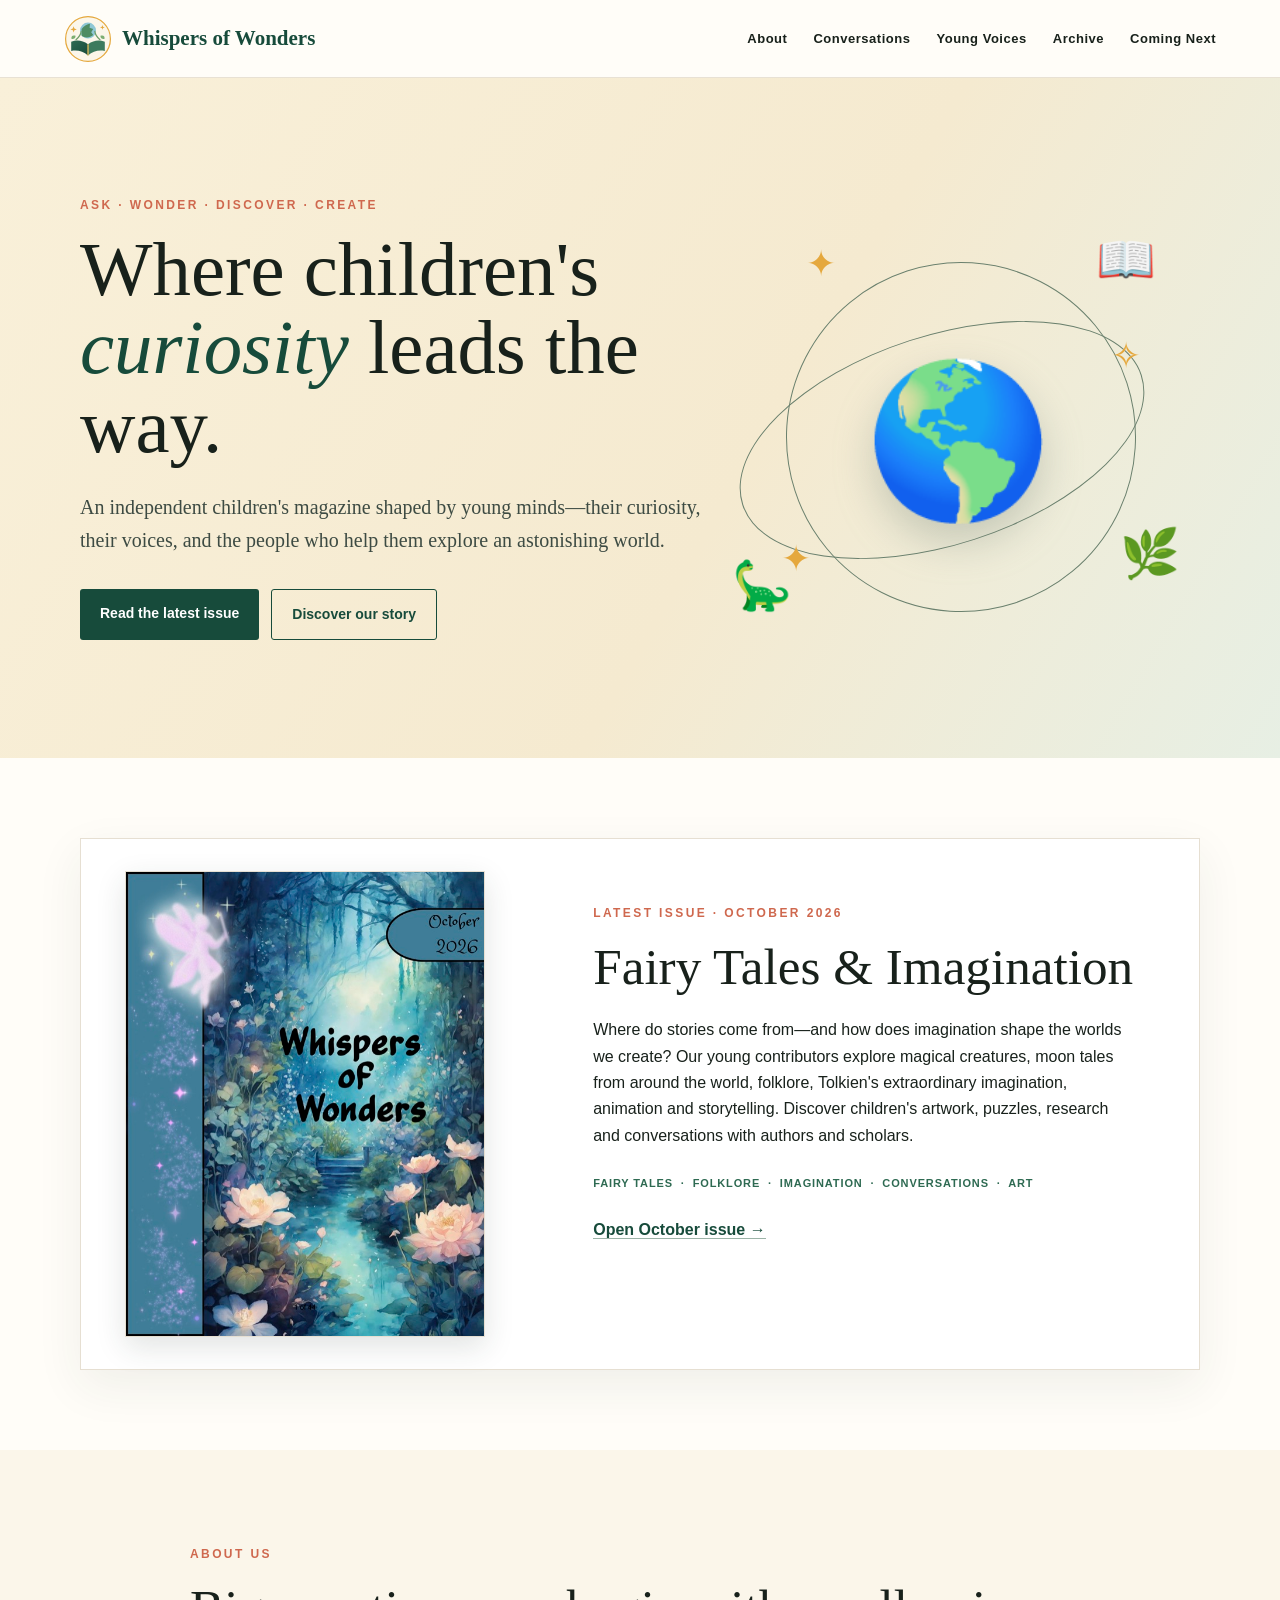
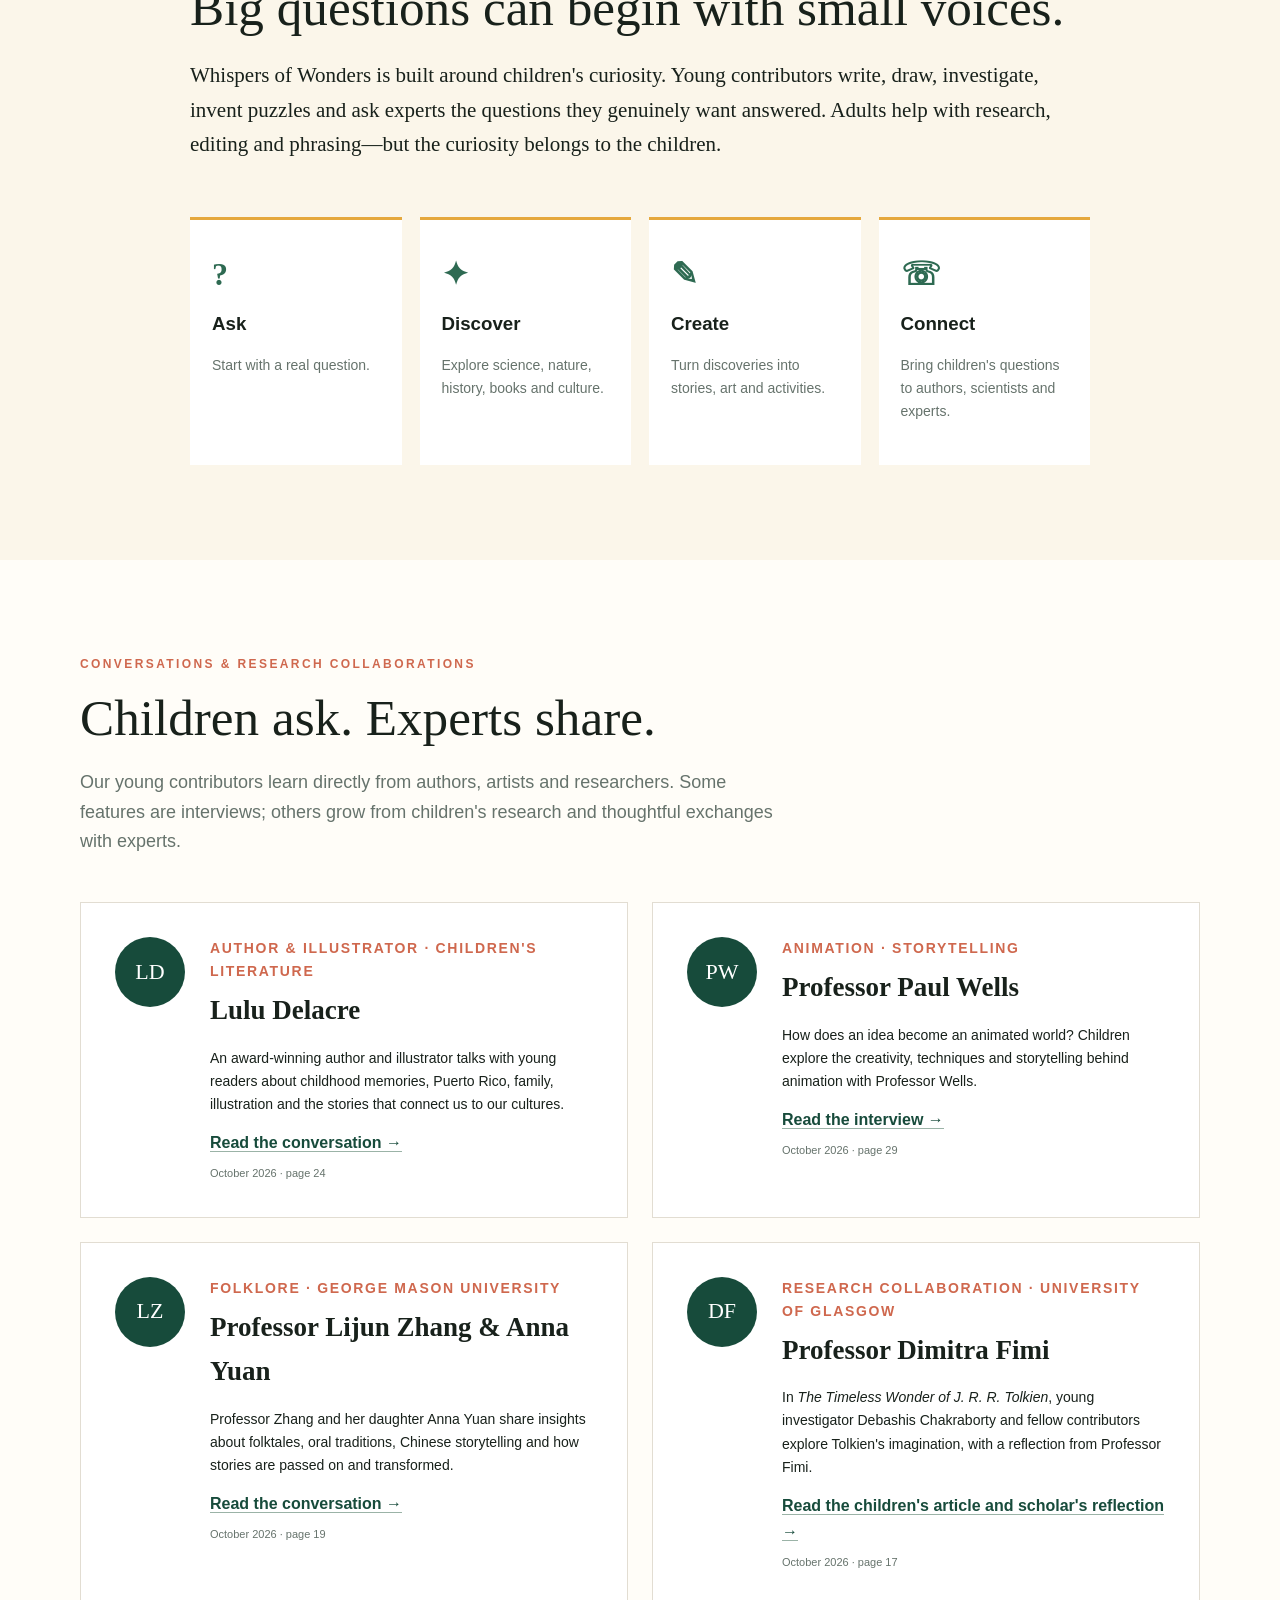
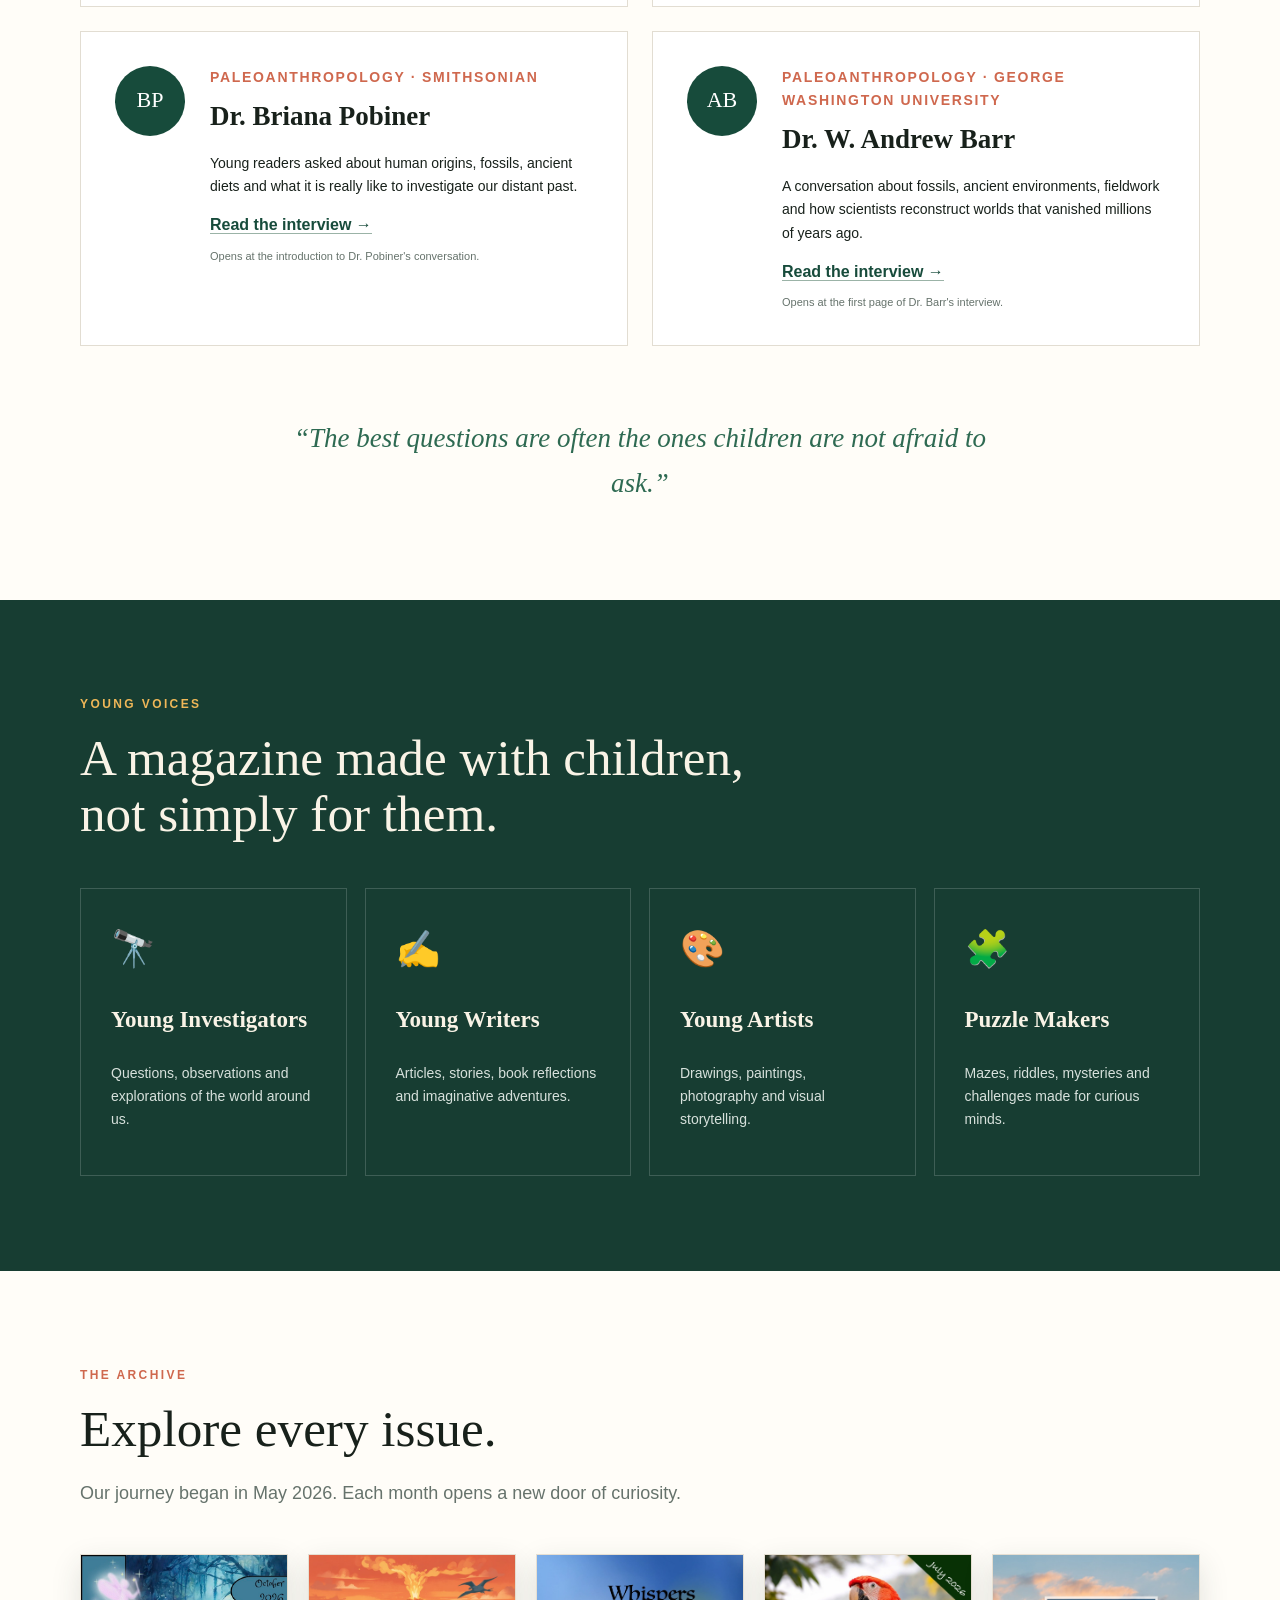
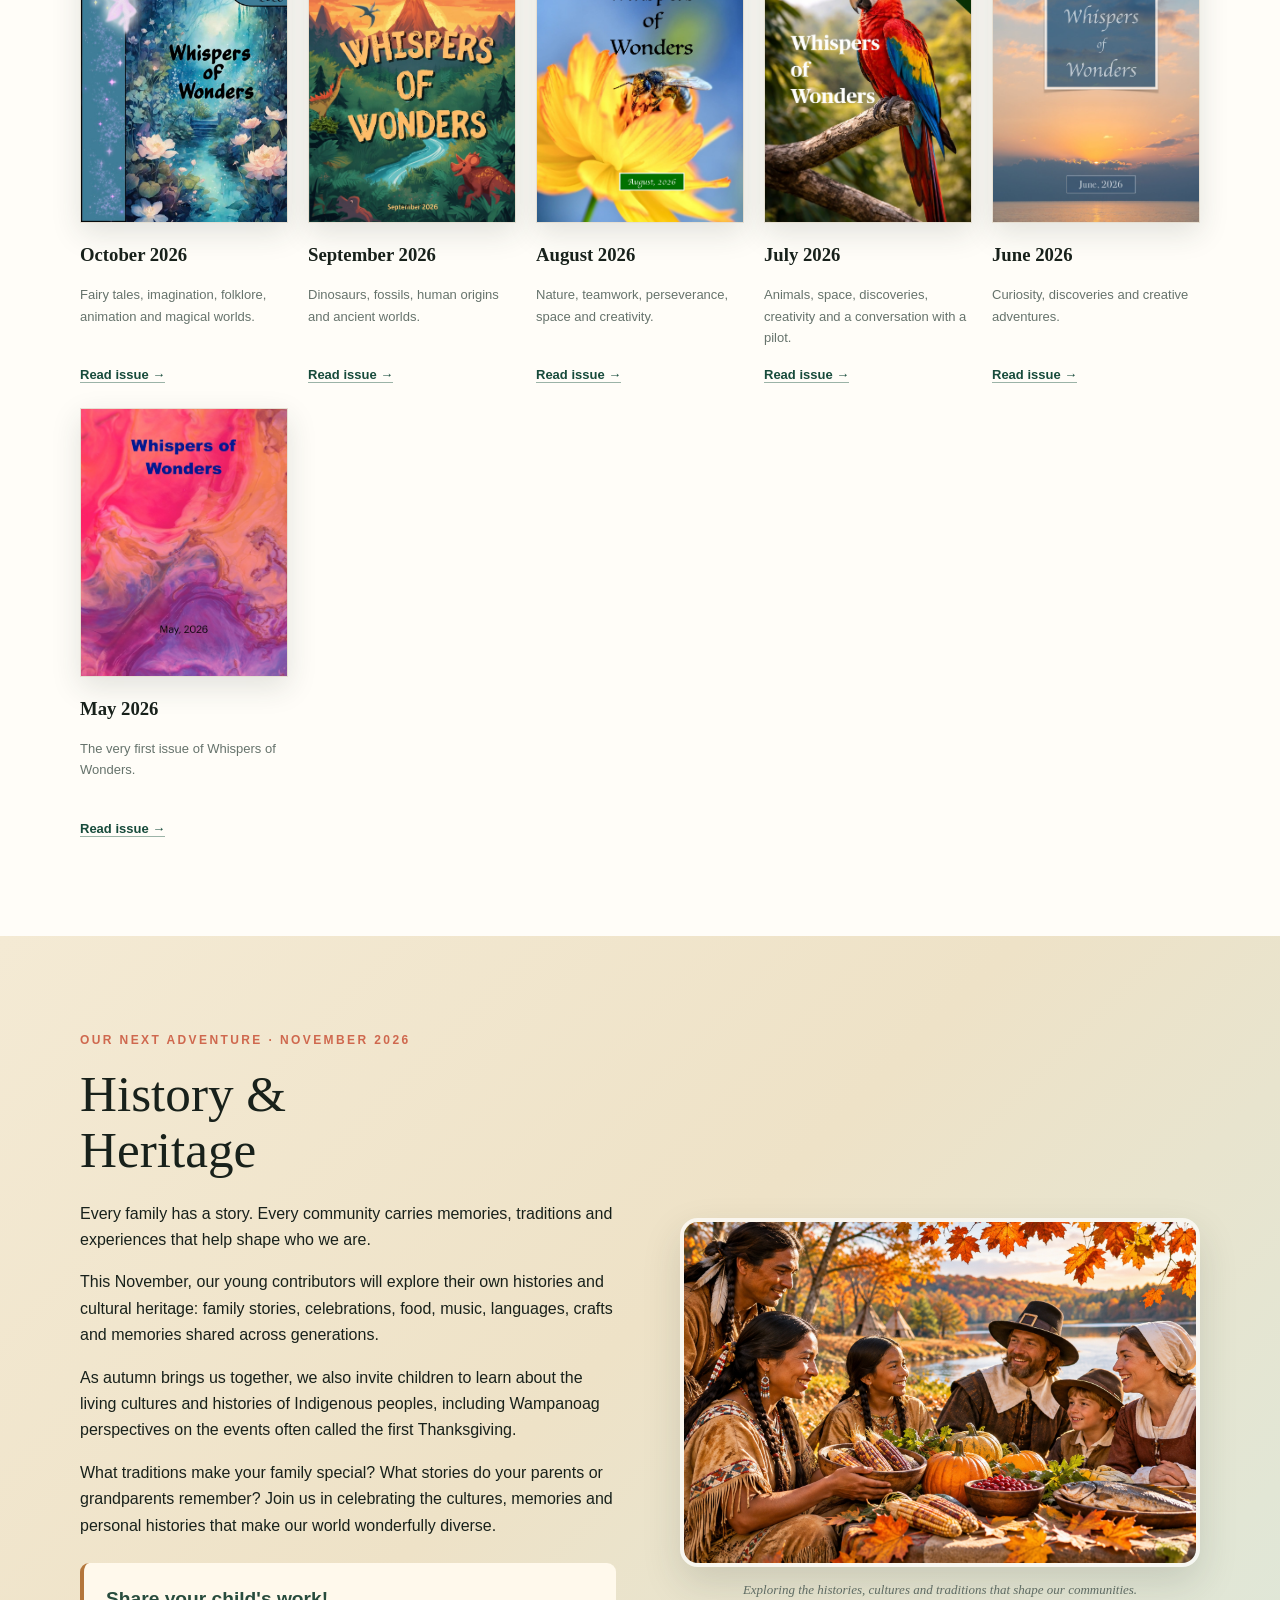
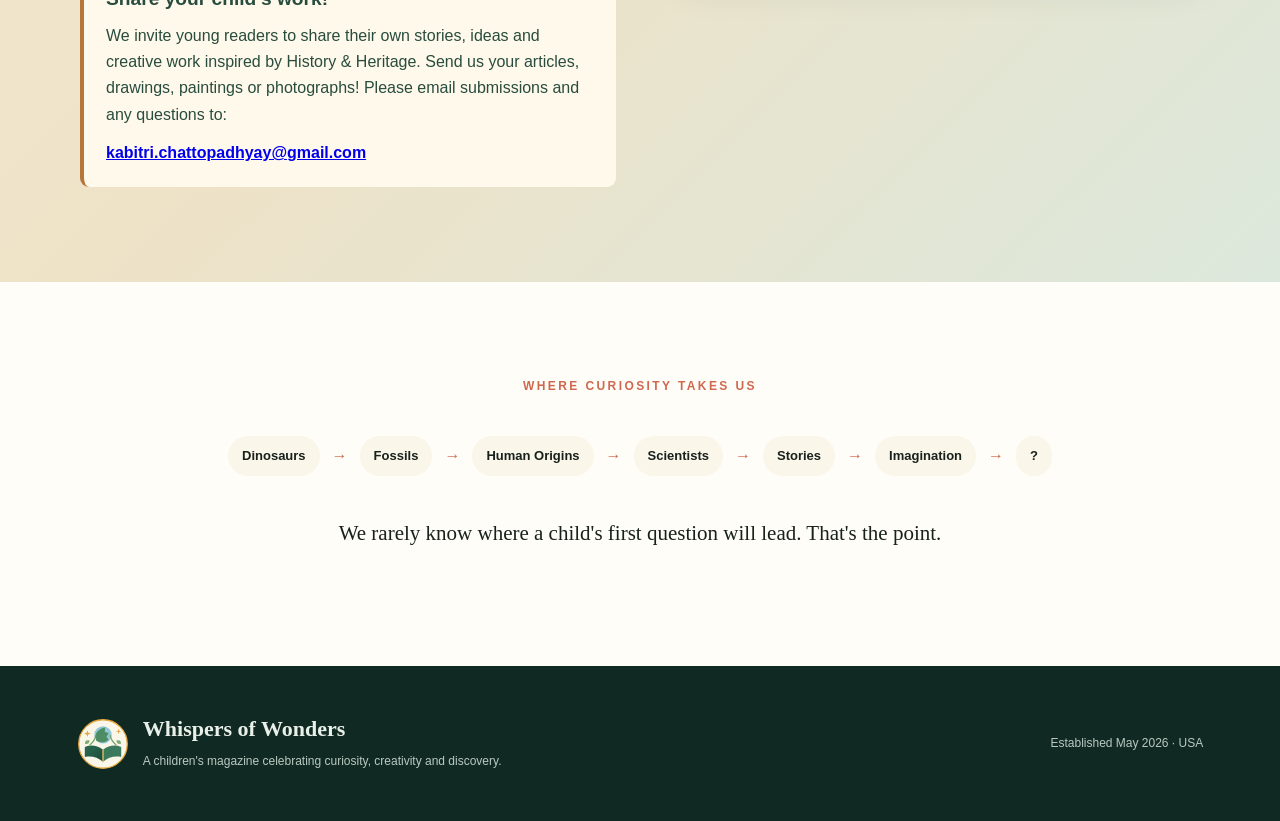
==== index.html @ 47b93ef2 "Display November History and Heritage uploaded artwork" ====
<!doctype html>
<html lang="en"><head><meta charset="utf-8"><meta name="viewport" content="width=device-width,initial-scale=1"><meta name="description" content="Whispers of Wonders — a children's magazine where curiosity leads the way."><title>Whispers of Wonders</title><link rel="stylesheet" href="css/style.css"></head><body>
<header class="site-header"><a class="brand" href="#home"><img src="images/logo.svg" alt="Whispers of Wonders logo"><span>Whispers of Wonders</span></a><button class="menu" aria-label="Open navigation" aria-expanded="false">☰</button><nav><a href="#about">About</a><a href="#conversations">Conversations</a><a href="#young-voices">Young Voices</a><a href="#archive">Archive</a><a href="#next">Coming Next</a></nav></header>
<main><section id="home" class="hero"><div class="hero-copy"><p class="eyebrow">ASK · WONDER · DISCOVER · CREATE</p><h1>Where children's<br><em>curiosity</em> leads the way.</h1><p class="lead">An independent children's magazine shaped by young minds—their curiosity, their voices, and the people who help them explore an astonishing world.</p><div class="actions"><a class="button primary" href="magazines/magazine_october_2026_web.pdf" target="_blank">Read the latest issue</a><a class="button secondary" href="#about">Discover our story</a></div></div><div class="hero-art" aria-label="Curiosity illustration"><div class="orbit o1"></div><div class="orbit o2"></div><span class="planet">🌎</span><span class="star s1">✦</span><span class="star s2">✧</span><span class="star s3">✦</span><span class="leaf">🌿</span><span class="book">📖</span><span class="dino">🦕</span></div></section>
<section class="latest wrap"><div class="issue-card featured"><a class="cover-frame latest-cover" href="magazines/magazine_october_2026_web.pdf" target="_blank" aria-label="Open October 2026 issue" style="position:relative"><img src="images/covers/october-2026.jpg" alt="Cover of the October 2026 issue of Whispers of Wonders" loading="lazy"></a><div class="issue-copy"><p class="eyebrow">LATEST ISSUE · OCTOBER 2026</p><h2>Fairy Tales &amp; Imagination</h2><p>Where do stories come from—and how does imagination shape the worlds we create? Our young contributors explore magical creatures, moon tales from around the world, folklore, Tolkien's extraordinary imagination, animation and storytelling. Discover children's artwork, puzzles, research and conversations with authors and scholars.</p><p class="tags">FAIRY TALES &nbsp;·&nbsp; FOLKLORE &nbsp;·&nbsp; IMAGINATION &nbsp;·&nbsp; CONVERSATIONS &nbsp;·&nbsp; ART</p><a class="text-link" href="magazines/magazine_october_2026_web.pdf" target="_blank">Open October issue →</a></div></div></section>
<section id="about" class="section soft"><div class="wrap narrow"><p class="eyebrow">ABOUT US</p><h2>Big questions can begin with small voices.</h2><p class="large">Whispers of Wonders is built around children's curiosity. Young contributors write, draw, investigate, invent puzzles and ask experts the questions they genuinely want answered. Adults help with research, editing and phrasing—but the curiosity belongs to the children.</p><div class="pillars"><article><b>?</b><h3>Ask</h3><p>Start with a real question.</p></article><article><b>✦</b><h3>Discover</h3><p>Explore science, nature, history, books and culture.</p></article><article><b>✎</b><h3>Create</h3><p>Turn discoveries into stories, art and activities.</p></article><article><b>☏</b><h3>Connect</h3><p>Bring children's questions to authors, scientists and experts.</p></article></div></div></section>
<section id="conversations" class="section wrap"><p class="eyebrow">CONVERSATIONS &amp; RESEARCH COLLABORATIONS</p><h2>Children ask. Experts share.</h2><p class="intro">Our young contributors learn directly from authors, artists and researchers. Some features are interviews; others grow from children's research and thoughtful exchanges with experts.</p><div class="conversation-grid"><article class="conversation"><div class="avatar">LD</div><div><p class="role">AUTHOR &amp; ILLUSTRATOR · CHILDREN'S LITERATURE</p><h3>Lulu Delacre</h3><p>An award-winning author and illustrator talks with young readers about childhood memories, Puerto Rico, family, illustration and the stories that connect us to our cultures.</p><a href="magazines/magazine_october_2026_web.pdf#page=24" target="_blank">Read the conversation →</a><small class="page-note">October 2026 · page 24</small></div></article><article class="conversation"><div class="avatar">PW</div><div><p class="role">ANIMATION · STORYTELLING</p><h3>Professor Paul Wells</h3><p>How does an idea become an animated world? Children explore the creativity, techniques and storytelling behind animation with Professor Wells.</p><a href="magazines/magazine_october_2026_web.pdf#page=29" target="_blank">Read the interview →</a><small class="page-note">October 2026 · page 29</small></div></article><article class="conversation"><div class="avatar">LZ</div><div><p class="role">FOLKLORE · GEORGE MASON UNIVERSITY</p><h3>Professor Lijun Zhang &amp; Anna Yuan</h3><p>Professor Zhang and her daughter Anna Yuan share insights about folktales, oral traditions, Chinese storytelling and how stories are passed on and transformed.</p><a href="magazines/magazine_october_2026_web.pdf#page=19" target="_blank">Read the conversation →</a><small class="page-note">October 2026 · page 19</small></div></article><article class="conversation"><div class="avatar">DF</div><div><p class="role">RESEARCH COLLABORATION · UNIVERSITY OF GLASGOW</p><h3>Professor Dimitra Fimi</h3><p>In <em>The Timeless Wonder of J. R. R. Tolkien</em>, young investigator Debashis Chakraborty and fellow contributors explore Tolkien's imagination, with a reflection from Professor Fimi.</p><a href="magazines/magazine_october_2026_web.pdf#page=17" target="_blank">Read the children's article and scholar's reflection →</a><small class="page-note">October 2026 · page 17</small></div></article><article class="conversation"><div class="avatar">BP</div><div><p class="role">PALEOANTHROPOLOGY · SMITHSONIAN</p><h3>Dr. Briana Pobiner</h3><p>Young readers asked about human origins, fossils, ancient diets and what it is really like to investigate our distant past.</p><a href="magazines/magazine_september_2026_web.pdf#page=16" target="_blank">Read the interview →</a><small class="page-note">Opens at the introduction to Dr. Pobiner's conversation.</small></div></article><article class="conversation"><div class="avatar">AB</div><div><p class="role">PALEOANTHROPOLOGY · GEORGE WASHINGTON UNIVERSITY</p><h3>Dr. W. Andrew Barr</h3><p>A conversation about fossils, ancient environments, fieldwork and how scientists reconstruct worlds that vanished millions of years ago.</p><a href="magazines/magazine_september_2026_web.pdf#page=12" target="_blank">Read the interview →</a><small class="page-note">Opens at the first page of Dr. Barr's interview.</small></div></article></div><blockquote>“The best questions are often the ones children are not afraid to ask.”</blockquote></section>
<section id="young-voices" class="section dark"><div class="wrap"><p class="eyebrow">YOUNG VOICES</p><h2>A magazine made with children,<br>not simply for them.</h2><div class="voice-grid"><article><span>🔭</span><h3>Young Investigators</h3><p>Questions, observations and explorations of the world around us.</p></article><article><span>✍️</span><h3>Young Writers</h3><p>Articles, stories, book reflections and imaginative adventures.</p></article><article><span>🎨</span><h3>Young Artists</h3><p>Drawings, paintings, photography and visual storytelling.</p></article><article><span>🧩</span><h3>Puzzle Makers</h3><p>Mazes, riddles, mysteries and challenges made for curious minds.</p></article></div></div></section>
<section id="archive" class="section wrap"><p class="eyebrow">THE ARCHIVE</p><h2>Explore every issue.</h2><p class="intro">Our journey began in May 2026. Each month opens a new door of curiosity.</p><div class="archive-grid"><article class="archive-card"><a class="cover-frame archive-cover" href="magazines/magazine_october_2026_web.pdf" target="_blank" aria-label="Open October 2026 issue"><img src="images/covers/october-2026.jpg" alt="Cover of the October 2026 issue of Whispers of Wonders" loading="lazy"></a><h3>October 2026</h3><p>Fairy tales, imagination, folklore, animation and magical worlds.</p><a href="magazines/magazine_october_2026_web.pdf" target="_blank">Read issue →</a></article>

<article class="archive-card"><a class="cover-frame archive-cover" href="magazines/magazine_september_2026_web.pdf" target="_blank"><img src="images/covers/september-2026.jpg" alt="Cover of the September 2026 issue of Whispers of Wonders" loading="lazy"></a><h3>September 2026</h3><p>Dinosaurs, fossils, human origins and ancient worlds.</p><a href="magazines/magazine_september_2026_web.pdf" target="_blank">Read issue →</a></article>
<article class="archive-card"><a class="cover-frame archive-cover" href="magazines/magazine_august_2026_web.pdf" target="_blank"><img src="images/covers/august-2026.jpg" alt="Cover of the August 2026 issue of Whispers of Wonders" loading="lazy"></a><h3>August 2026</h3><p>Nature, teamwork, perseverance, space and creativity.</p><a href="magazines/magazine_august_2026_web.pdf" target="_blank">Read issue →</a></article>
<article class="archive-card"><a class="cover-frame archive-cover" href="magazines/magazine_july_2026_web.pdf" target="_blank"><img src="images/covers/july-2026.jpg" alt="Cover of the July 2026 issue of Whispers of Wonders" loading="lazy"></a><h3>July 2026</h3><p>Animals, space, discoveries, creativity and a conversation with a pilot.</p><a href="magazines/magazine_july_2026_web.pdf" target="_blank">Read issue →</a></article>
<article class="archive-card"><a class="cover-frame archive-cover" href="magazines/magazine_june_2026_web.pdf" target="_blank"><img src="images/covers/june-2026.jpg" alt="Cover of the June 2026 issue of Whispers of Wonders" loading="lazy"></a><h3>June 2026</h3><p>Curiosity, discoveries and creative adventures.</p><a href="magazines/magazine_june_2026_web.pdf" target="_blank">Read issue →</a></article>
<article class="archive-card"><a class="cover-frame archive-cover" href="magazines/magazine_may_2026_web.pdf" target="_blank"><img src="images/covers/may-2026.jpg" alt="Cover of the May 2026 issue of Whispers of Wonders" loading="lazy"></a><h3>May 2026</h3><p>The very first issue of Whispers of Wonders.</p><a href="magazines/magazine_may_2026_web.pdf" target="_blank">Read issue →</a></article></div></section>
<section id="next" class="section next"><div class="wrap next-inner"><div class="next-copy"><p class="eyebrow">OUR NEXT ADVENTURE · NOVEMBER 2026</p><h2>History &amp;<br>Heritage</h2><p>Every family has a story. Every community carries memories, traditions and experiences that help shape who we are.</p><p>This November, our young contributors will explore their own histories and cultural heritage: family stories, celebrations, food, music, languages, crafts and memories shared across generations.</p><p>As autumn brings us together, we also invite children to learn about the living cultures and histories of Indigenous peoples, including Wampanoag perspectives on the events often called the first Thanksgiving.</p><p>What traditions make your family special? What stories do your parents or grandparents remember? Join us in celebrating the cultures, memories and personal histories that make our world wonderfully diverse.</p><div style="margin-top:24px;padding:20px 22px;background:#fff9ec;border-left:4px solid #b4763b;border-radius:9px;color:#284c3d"><h3 style="margin:0 0 8px;font-size:1.2rem">Share your child's work!</h3><p style="margin:0 0 12px">We invite young readers to share their own stories, ideas and creative work inspired by History &amp; Heritage. Send us your articles, drawings, paintings or photographs! Please email submissions and any questions to:</p><p style="margin:0"><a href="mailto:kabitri.chattopadhyay@gmail.com?subject=Whispers%20of%20Wonders%20-%20November%20Submission" style="font-weight:700;overflow-wrap:anywhere">kabitri.chattopadhyay@gmail.com</a></p></div></div><figure class="next-art"><img src="images/november-2026-history-heritage.png" alt="Autumn harvest gathering depicting Indigenous people and early European settlers sharing food, for the November History and Heritage theme" loading="lazy"><figcaption>Exploring the histories, cultures and traditions that shape our communities.</figcaption></figure></div></section><section class="section wrap curiosity"><p class="eyebrow">WHERE CURIOSITY TAKES US</p><div class="trail"><span>Dinosaurs</span><i>→</i><span>Fossils</span><i>→</i><span>Human Origins</span><i>→</i><span>Scientists</span><i>→</i><span>Stories</span><i>→</i><span>Imagination</span><i>→</i><span>?</span></div><p class="large">We rarely know where a child's first question will lead. That's the point.</p></section></main><footer><div class="footer-brand"><img src="images/logo.svg" alt=""><div><strong>Whispers of Wonders</strong><p>A children's magazine celebrating curiosity, creativity and discovery.</p></div></div><p>Established May 2026 · USA</p></footer><script src="js/main.js"></script></body></html>
---- css/style.css ----
:root{--ink:#18211b;--forest:#174b3b;--green:#2e6a52;--cream:#fbf6ea;--paper:#fffdf8;--gold:#e5a83d;--coral:#cf684e;--muted:#66736c}*{box-sizing:border-box}html{scroll-behavior:smooth}body{margin:0;color:var(--ink);background:var(--paper);font-family:Arial,Helvetica,sans-serif;line-height:1.65}.wrap{width:min(1120px,90%);margin:auto}.narrow{width:min(900px,90%);margin:auto}.site-header{height:78px;padding:0 5%;display:flex;align-items:center;justify-content:space-between;position:sticky;top:0;z-index:20;background:rgba(255,253,248,.95);backdrop-filter:blur(12px);border-bottom:1px solid #e8e1d4}.brand{font-family:Georgia,serif;font-size:21px;font-weight:bold;text-decoration:none;color:var(--forest);display:flex;align-items:center;gap:10px}.brand img{width:48px;height:48px}.spark{color:var(--gold)}nav{display:flex;gap:26px}nav a{font-size:13px;font-weight:bold;letter-spacing:.04em;text-decoration:none;color:var(--ink)}nav a:hover{color:var(--green)}.menu{display:none;border:0;background:none;font-size:25px}.hero{min-height:680px;display:grid;grid-template-columns:1.12fr .88fr;align-items:center;padding:70px max(5%,calc((100% - 1120px)/2));background:linear-gradient(120deg,#f9f0d9 0%,#f5ead0 58%,#e7efe4 100%);overflow:hidden}.hero-copy{position:relative;z-index:2}.eyebrow{font-size:12px;letter-spacing:.2em;font-weight:800;color:var(--coral);margin:0 0 15px}.hero h1{font-family:Georgia,serif;font-size:clamp(48px,6vw,82px);line-height:1.02;margin:0 0 25px;font-weight:500}.hero h1 em{color:var(--forest)}.lead{font-family:Georgia,serif;font-size:20px;max-width:650px;color:#3d4b43}.actions{display:flex;gap:12px;margin-top:32px;flex-wrap:wrap}.button{display:inline-block;padding:13px 20px;border-radius:3px;text-decoration:none;font-weight:bold;font-size:14px}.primary{background:var(--forest);color:white}.secondary{border:1px solid var(--forest);color:var(--forest)}.hero-art{height:460px;position:relative}.planet{font-size:150px;position:absolute;left:32%;top:28%;filter:drop-shadow(0 18px 20px #73847755)}.orbit{position:absolute;border:1px solid #6b816e;border-radius:50%;transform:rotate(-18deg)}.o1{width:420px;height:210px;left:5%;top:32%}.o2{width:350px;height:350px;left:16%;top:16%}.star{position:absolute;color:var(--gold);font-size:36px}.s1{top:10%;left:20%}.s2{right:12%;top:30%}.s3{bottom:13%;left:15%}.leaf,.book,.dino{position:absolute;font-size:48px}.leaf{right:4%;bottom:12%}.book{right:9%;top:7%}.dino{left:5%;bottom:5%}.latest{padding:80px 0}.issue-card{display:grid;grid-template-columns:.8fr 1.2fr;background:white;border:1px solid #e6dfd2;box-shadow:0 16px 45px #273c2e12}.cover-frame{display:block;overflow:hidden;background:#fff;box-shadow:0 10px 28px #26372c22;border:1px solid #e6dfd2}.cover-frame img{display:block;width:100%;height:100%;object-fit:contain;background:#fff}.latest-cover{width:min(360px,100%);aspect-ratio:8.5/11;align-self:center;justify-self:center;margin:32px}.issue-copy{padding:65px}.issue-copy h2,.section h2{font-family:Georgia,serif;font-weight:500;font-size:clamp(35px,4vw,54px);line-height:1.1;margin:0 0 22px}.issue-copy p{max-width:620px}.tags{font-size:11px;font-weight:bold;letter-spacing:.08em;color:var(--green);margin:25px 0}.text-link,.conversation a,.archive-card>a:last-child{color:var(--forest);font-weight:bold;text-decoration:none;border-bottom:1px solid #9bb3a7}.section{padding:95px 0}.soft{background:var(--cream)}.large{font-family:Georgia,serif;font-size:21px}.pillars{display:grid;grid-template-columns:repeat(4,1fr);gap:18px;margin-top:55px}.pillars article{background:white;padding:28px 22px;border-top:3px solid var(--gold)}.pillars b{font-family:Georgia,serif;font-size:32px;color:var(--green)}.pillars h3{margin:8px 0 4px}.pillars p{font-size:14px;color:var(--muted)}.intro{max-width:700px;font-size:18px;color:var(--muted)}.conversation-grid{display:grid;grid-template-columns:1fr 1fr;gap:24px;margin-top:45px}.conversation{display:flex;gap:25px;border:1px solid #e2ddd2;padding:34px;background:white}.avatar{width:70px;height:70px;flex:0 0 70px;border-radius:50%;background:var(--forest);color:white;display:grid;place-items:center;font-family:Georgia,serif;font-size:22px}.role{font-size:10px;font-weight:bold;letter-spacing:.12em;color:var(--coral);margin:0}.conversation h3{font-family:Georgia,serif;font-size:27px;margin:5px 0 8px}.conversation p{font-size:14px}.page-note{display:block;color:var(--muted);font-size:11px;margin-top:8px}blockquote{font-family:Georgia,serif;font-size:27px;text-align:center;font-style:italic;color:var(--green);margin:70px auto 0;max-width:700px}.dark{background:#173d32;color:#f9f3e6}.dark .eyebrow{color:#efb758}.voice-grid{display:grid;grid-template-columns:repeat(4,1fr);gap:18px;margin-top:45px}.voice-grid article{border:1px solid #ffffff2b;padding:30px}.voice-grid span{font-size:36px}.voice-grid h3{font-family:Georgia,serif;font-size:23px}.voice-grid p{color:#d7e1dc;font-size:14px}.archive-grid{display:grid;grid-template-columns:repeat(5,1fr);gap:20px;margin-top:45px}.archive-card{min-width:0}.archive-cover{width:100%;aspect-ratio:8.5/11;transition:.25s}.archive-card:hover .archive-cover{width:100%;aspect-ratio:8.5/11;transition:.25s}.archive-card h3{font-family:Georgia,serif;margin:17px 0 3px}.archive-card p{font-size:13px;color:var(--muted);min-height:64px}.archive-card>a:last-child{font-size:13px}.next{background:linear-gradient(135deg,#f4ead4 0%,#eee2c7 46%,#dce8dc 100%);overflow:hidden}.next-inner{display:grid;grid-template-columns:1fr 1fr;align-items:center;gap:48px}.next-copy{position:relative;z-index:2}.next-copy p{max-width:540px}.next-art{margin:0;position:relative;width:100%;max-width:520px;justify-self:end}.next-art img{display:block;width:100%;height:auto;aspect-ratio:auto;object-fit:contain;border-radius:18px;box-shadow:0 16px 38px #26372c26;border:4px solid rgba(255,255,255,.7)}.next-art figcaption{text-align:center;font-family:Georgia,serif;font-style:italic;font-size:13px;color:#5e6b63;margin-top:12px}.curiosity{text-align:center}.trail{display:flex;align-items:center;justify-content:center;gap:12px;flex-wrap:wrap;margin:40px 0}.trail span{padding:9px 14px;background:var(--cream);border-radius:20px;font-size:13px;font-weight:bold}.trail i{color:var(--coral);font-style:normal}footer{background:#102a23;color:#e9efe9;padding:45px 6%;display:flex;justify-content:space-between;align-items:center;gap:30px}.footer-brand{display:flex;align-items:center;gap:14px}.footer-brand img{width:52px;height:52px}footer strong{font-family:Georgia,serif;font-size:22px}footer p{font-size:12px;color:#b9c9c1;margin:4px 0}@media(max-width:900px){.next-inner{grid-template-columns:1fr;gap:34px}.next-art{max-width:620px;justify-self:center}.next-art img{border-radius:16px}nav{display:none;position:absolute;top:78px;left:0;right:0;background:var(--paper);padding:25px 5%;flex-direction:column;border-bottom:1px solid #ddd}nav.open{display:flex}.menu{display:block}.hero{grid-template-columns:1fr;min-height:auto;padding-top:70px}.hero-art{height:330px}.planet{font-size:110px}.issue-card,.next-inner{grid-template-columns:1fr}.latest-cover{width:min(360px,100%);aspect-ratio:8.5/11;align-self:center;justify-self:center;margin:32px}.issue-copy{padding:38px}.pillars,.voice-grid{grid-template-columns:1fr 1fr}.archive-grid{grid-template-columns:repeat(3,1fr)}.conversation-grid{grid-template-columns:1fr}}@media(max-width:600px){.brand span{font-size:17px}.brand img{width:42px;height:42px}.hero h1{font-size:49px}.hero-art{height:280px}.o1{width:310px;height:160px}.o2{width:250px;height:250px}.pillars,.voice-grid,.archive-grid{grid-template-columns:1fr 1fr}.conversation{display:block}.avatar{margin-bottom:18px}.section{padding:70px 0}.latest-cover{width:min(360px,100%);aspect-ratio:8.5/11;align-self:center;justify-self:center;margin:32px}footer{flex-direction:column;align-items:flex-start}.magic{display:none}}
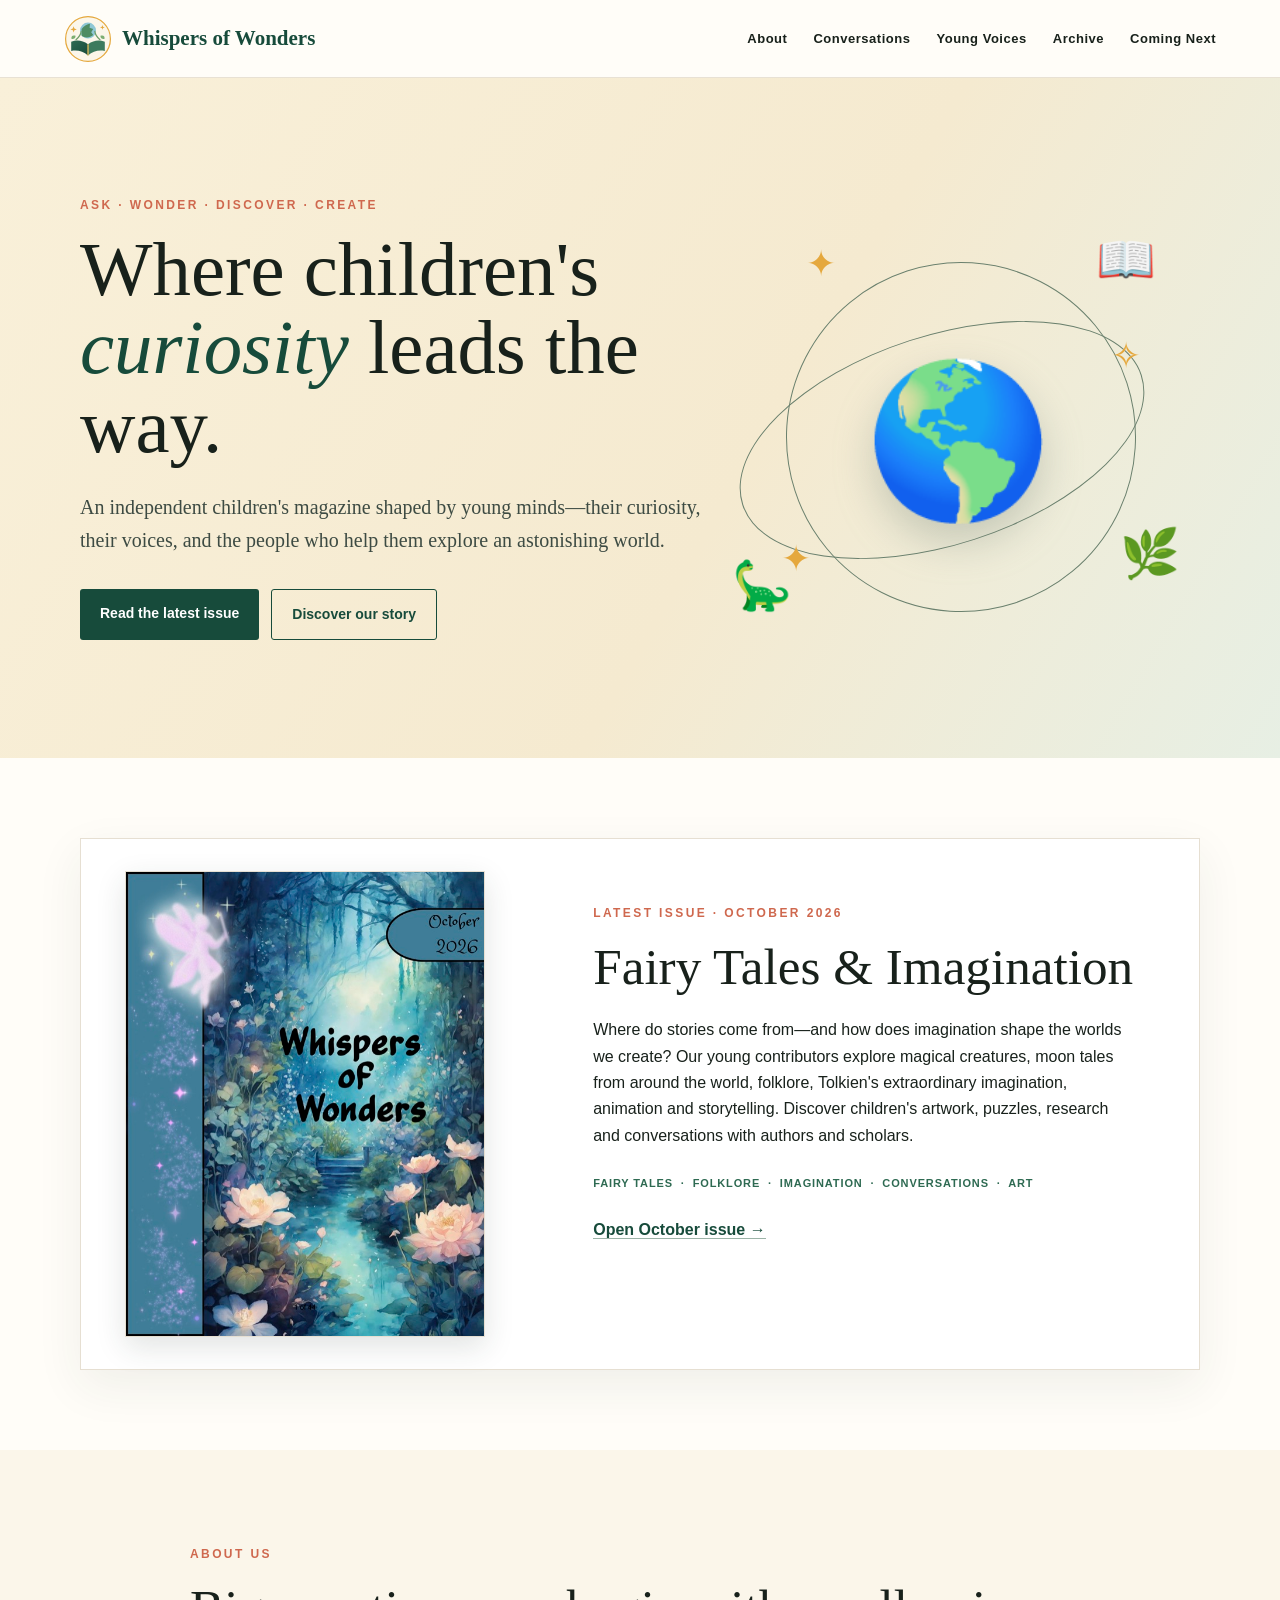
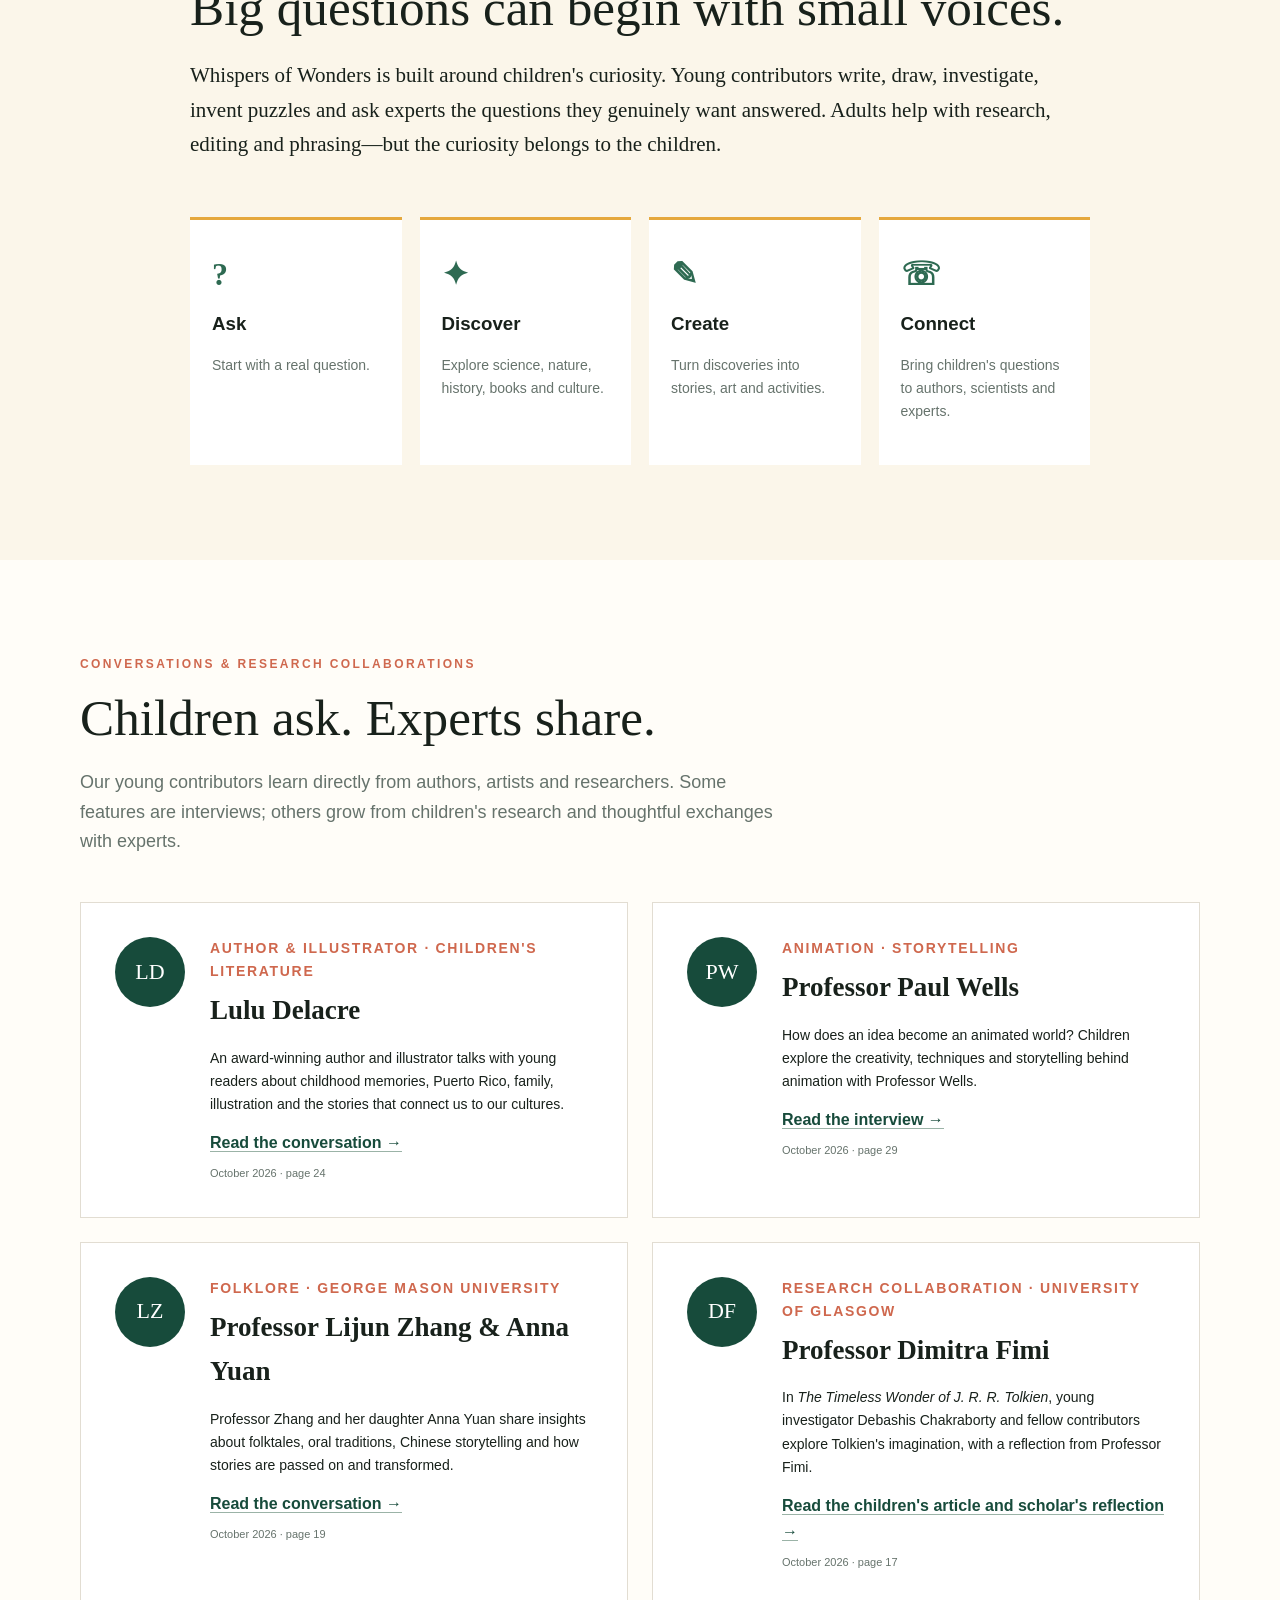
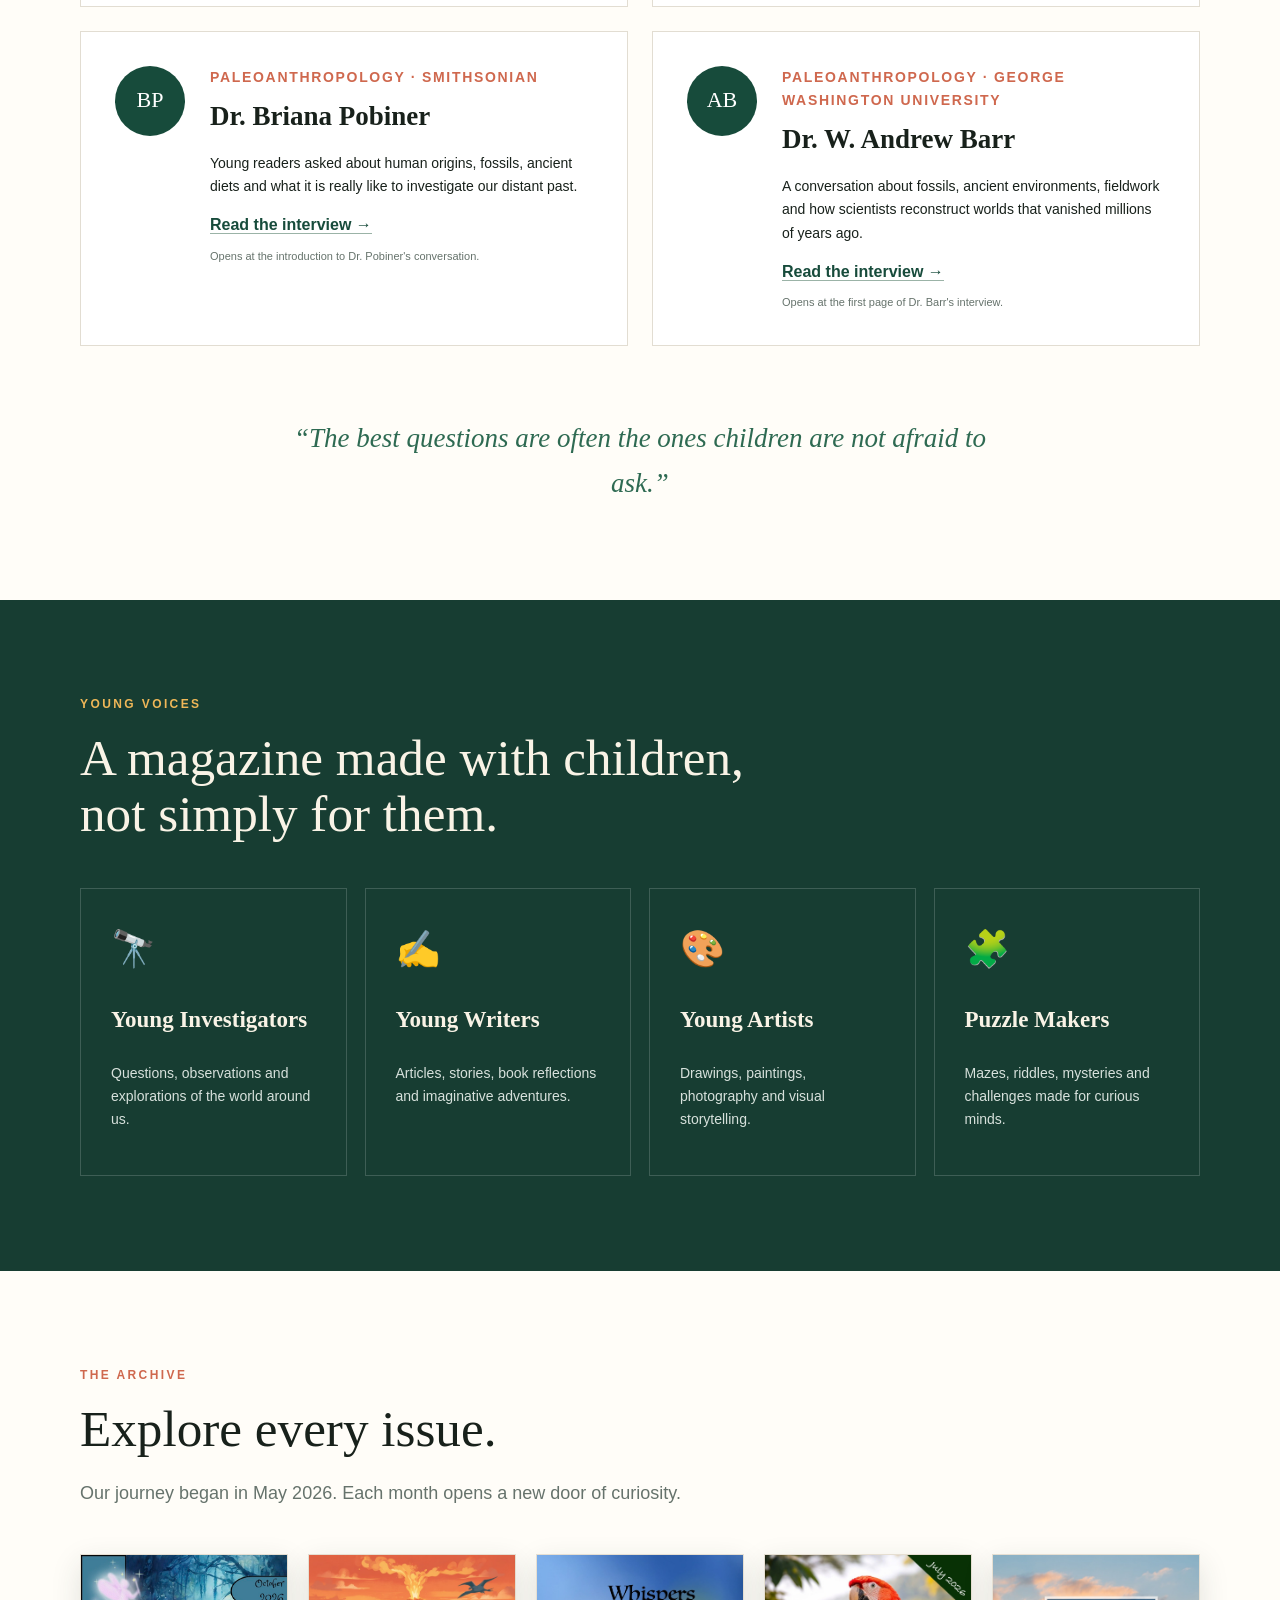
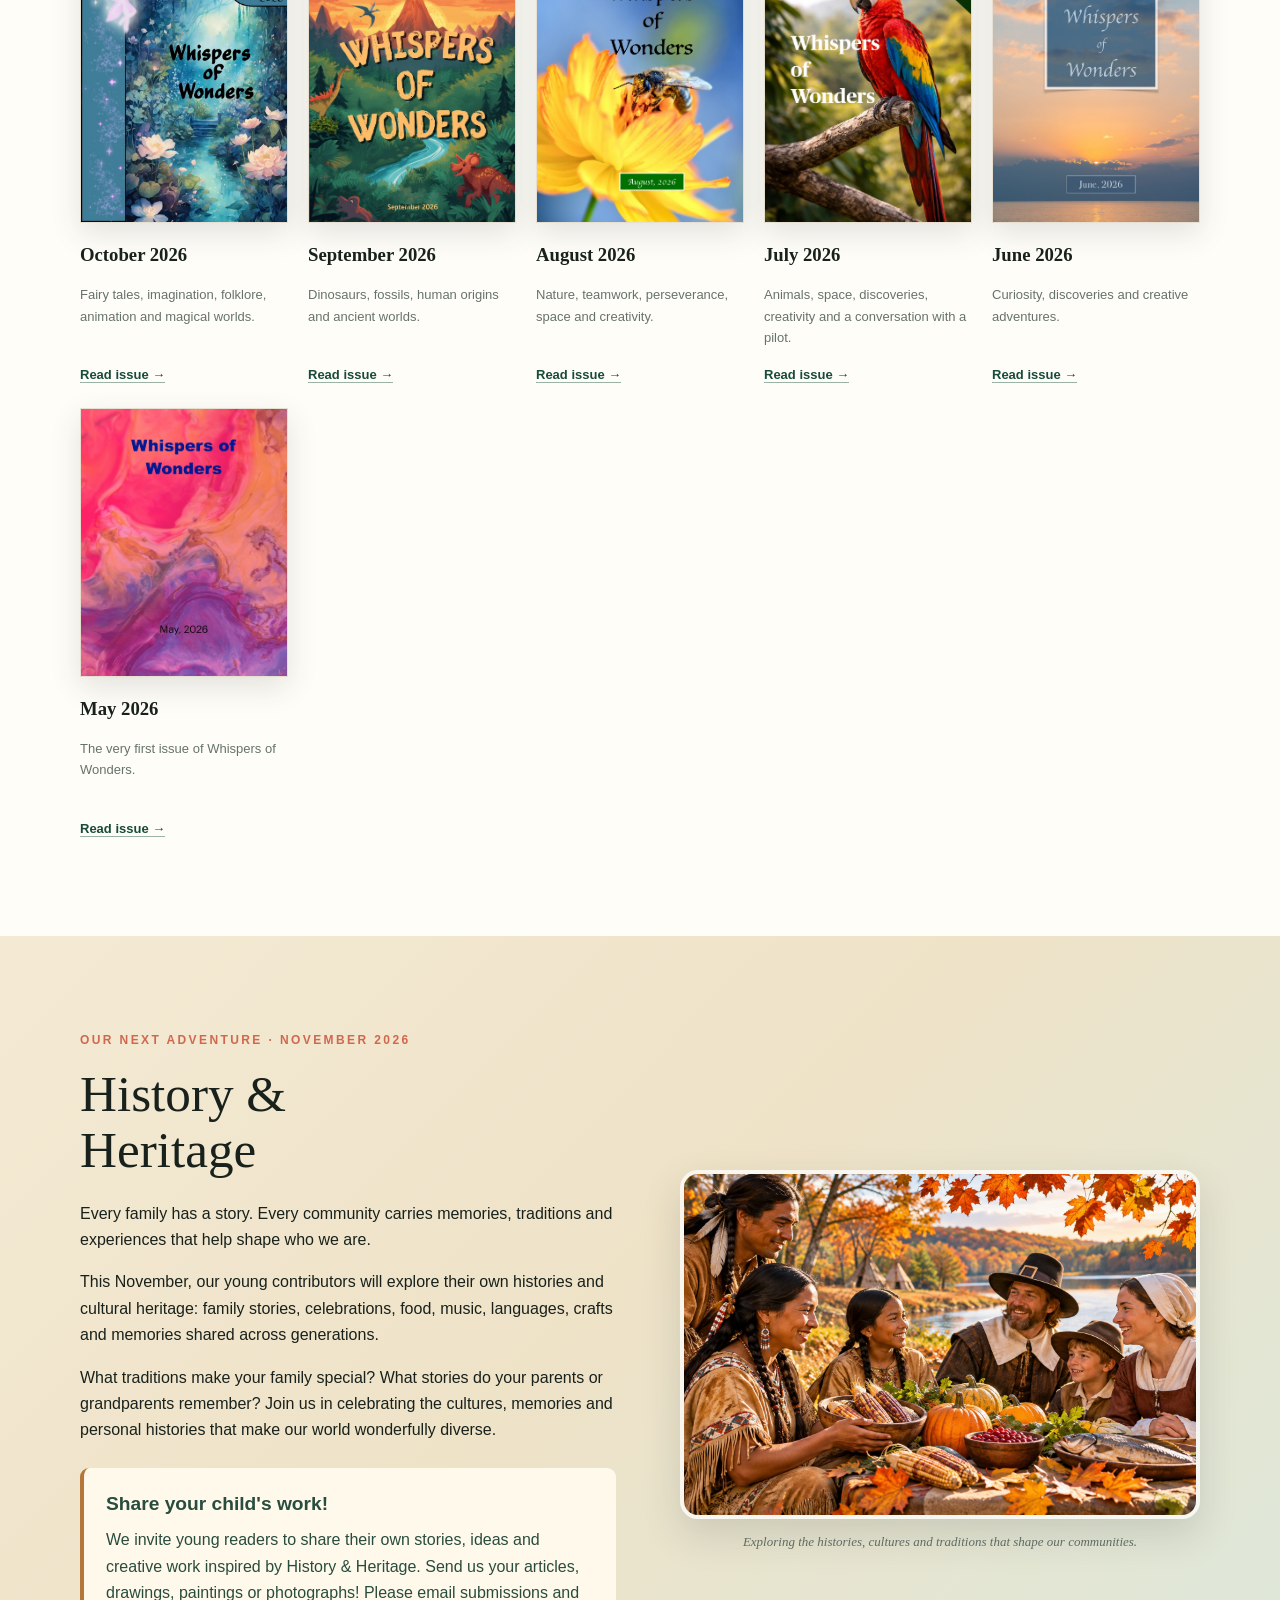
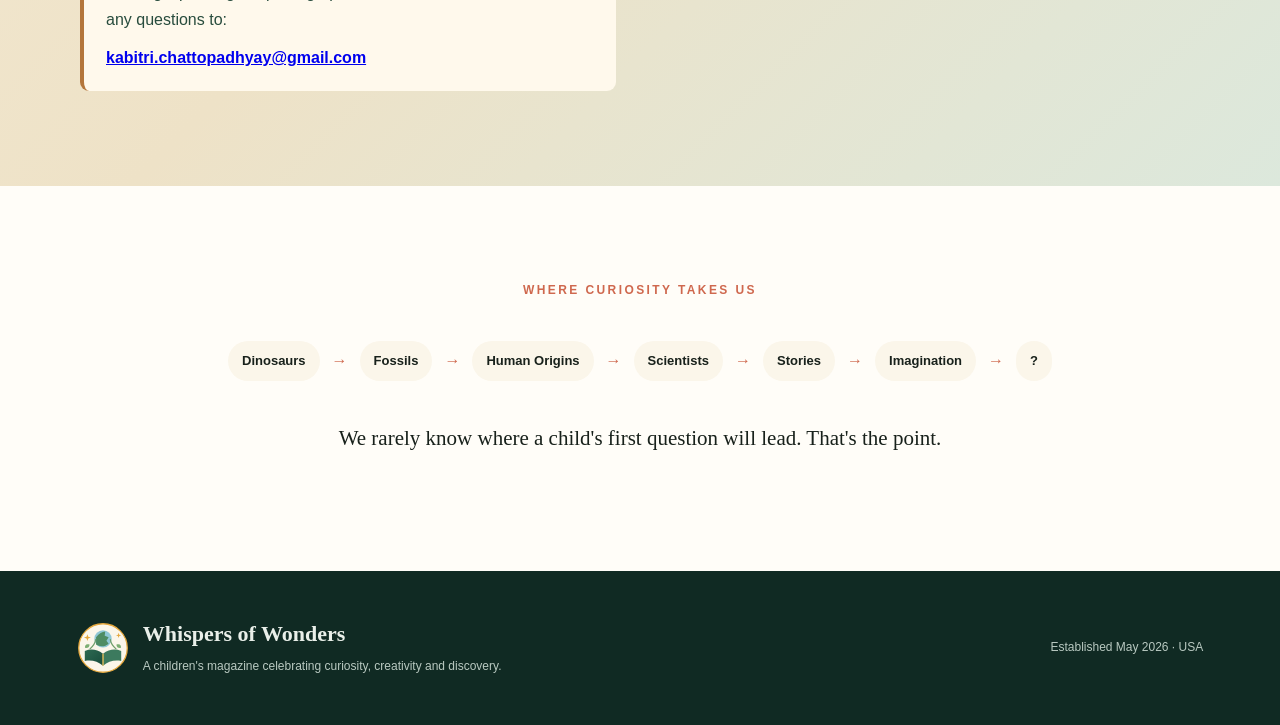
==== commit 19697e4d: "Remove misleading Thanksgiving focus from November theme description" ====
--- a/index.html
+++ b/index.html
@@ -13,4 +13,4 @@
 <article class="archive-card"><a class="cover-frame archive-cover" href="magazines/magazine_july_2026_web.pdf" target="_blank"><img src="images/covers/july-2026.jpg" alt="Cover of the July 2026 issue of Whispers of Wonders" loading="lazy"></a><h3>July 2026</h3><p>Animals, space, discoveries, creativity and a conversation with a pilot.</p><a href="magazines/magazine_july_2026_web.pdf" target="_blank">Read issue →</a></article>
 <article class="archive-card"><a class="cover-frame archive-cover" href="magazines/magazine_june_2026_web.pdf" target="_blank"><img src="images/covers/june-2026.jpg" alt="Cover of the June 2026 issue of Whispers of Wonders" loading="lazy"></a><h3>June 2026</h3><p>Curiosity, discoveries and creative adventures.</p><a href="magazines/magazine_june_2026_web.pdf" target="_blank">Read issue →</a></article>
 <article class="archive-card"><a class="cover-frame archive-cover" href="magazines/magazine_may_2026_web.pdf" target="_blank"><img src="images/covers/may-2026.jpg" alt="Cover of the May 2026 issue of Whispers of Wonders" loading="lazy"></a><h3>May 2026</h3><p>The very first issue of Whispers of Wonders.</p><a href="magazines/magazine_may_2026_web.pdf" target="_blank">Read issue →</a></article></div></section>
-<section id="next" class="section next"><div class="wrap next-inner"><div class="next-copy"><p class="eyebrow">OUR NEXT ADVENTURE · NOVEMBER 2026</p><h2>History &amp;<br>Heritage</h2><p>Every family has a story. Every community carries memories, traditions and experiences that help shape who we are.</p><p>This November, our young contributors will explore their own histories and cultural heritage: family stories, celebrations, food, music, languages, crafts and memories shared across generations.</p><p>As autumn brings us together, we also invite children to learn about the living cultures and histories of Indigenous peoples, including Wampanoag perspectives on the events often called the first Thanksgiving.</p><p>What traditions make your family special? What stories do your parents or grandparents remember? Join us in celebrating the cultures, memories and personal histories that make our world wonderfully diverse.</p><div style="margin-top:24px;padding:20px 22px;background:#fff9ec;border-left:4px solid #b4763b;border-radius:9px;color:#284c3d"><h3 style="margin:0 0 8px;font-size:1.2rem">Share your child's work!</h3><p style="margin:0 0 12px">We invite young readers to share their own stories, ideas and creative work inspired by History &amp; Heritage. Send us your articles, drawings, paintings or photographs! Please email submissions and any questions to:</p><p style="margin:0"><a href="mailto:kabitri.chattopadhyay@gmail.com?subject=Whispers%20of%20Wonders%20-%20November%20Submission" style="font-weight:700;overflow-wrap:anywhere">kabitri.chattopadhyay@gmail.com</a></p></div></div><figure class="next-art"><img src="images/november-2026-history-heritage.png" alt="Autumn harvest gathering depicting Indigenous people and early European settlers sharing food, for the November History and Heritage theme" loading="lazy"><figcaption>Exploring the histories, cultures and traditions that shape our communities.</figcaption></figure></div></section><section class="section wrap curiosity"><p class="eyebrow">WHERE CURIOSITY TAKES US</p><div class="trail"><span>Dinosaurs</span><i>→</i><span>Fossils</span><i>→</i><span>Human Origins</span><i>→</i><span>Scientists</span><i>→</i><span>Stories</span><i>→</i><span>Imagination</span><i>→</i><span>?</span></div><p class="large">We rarely know where a child's first question will lead. That's the point.</p></section></main><footer><div class="footer-brand"><img src="images/logo.svg" alt=""><div><strong>Whispers of Wonders</strong><p>A children's magazine celebrating curiosity, creativity and discovery.</p></div></div><p>Established May 2026 · USA</p></footer><script src="js/main.js"></script></body></html>+<section id="next" class="section next"><div class="wrap next-inner"><div class="next-copy"><p class="eyebrow">OUR NEXT ADVENTURE · NOVEMBER 2026</p><h2>History &amp;<br>Heritage</h2><p>Every family has a story. Every community carries memories, traditions and experiences that help shape who we are.</p><p>This November, our young contributors will explore their own histories and cultural heritage: family stories, celebrations, food, music, languages, crafts and memories shared across generations.</p><p>What traditions make your family special? What stories do your parents or grandparents remember? Join us in celebrating the cultures, memories and personal histories that make our world wonderfully diverse.</p><div style="margin-top:24px;padding:20px 22px;background:#fff9ec;border-left:4px solid #b4763b;border-radius:9px;color:#284c3d"><h3 style="margin:0 0 8px;font-size:1.2rem">Share your child's work!</h3><p style="margin:0 0 12px">We invite young readers to share their own stories, ideas and creative work inspired by History &amp; Heritage. Send us your articles, drawings, paintings or photographs! Please email submissions and any questions to:</p><p style="margin:0"><a href="mailto:kabitri.chattopadhyay@gmail.com?subject=Whispers%20of%20Wonders%20-%20November%20Submission" style="font-weight:700;overflow-wrap:anywhere">kabitri.chattopadhyay@gmail.com</a></p></div></div><figure class="next-art"><img src="images/november-2026-history-heritage.png" alt="Autumn harvest gathering depicting Indigenous people and early European settlers sharing food, for the November History and Heritage theme" loading="lazy"><figcaption>Exploring the histories, cultures and traditions that shape our communities.</figcaption></figure></div></section><section class="section wrap curiosity"><p class="eyebrow">WHERE CURIOSITY TAKES US</p><div class="trail"><span>Dinosaurs</span><i>→</i><span>Fossils</span><i>→</i><span>Human Origins</span><i>→</i><span>Scientists</span><i>→</i><span>Stories</span><i>→</i><span>Imagination</span><i>→</i><span>?</span></div><p class="large">We rarely know where a child's first question will lead. That's the point.</p></section></main><footer><div class="footer-brand"><img src="images/logo.svg" alt=""><div><strong>Whispers of Wonders</strong><p>A children's magazine celebrating curiosity, creativity and discovery.</p></div></div><p>Established May 2026 · USA</p></footer><script src="js/main.js"></script></body></html>
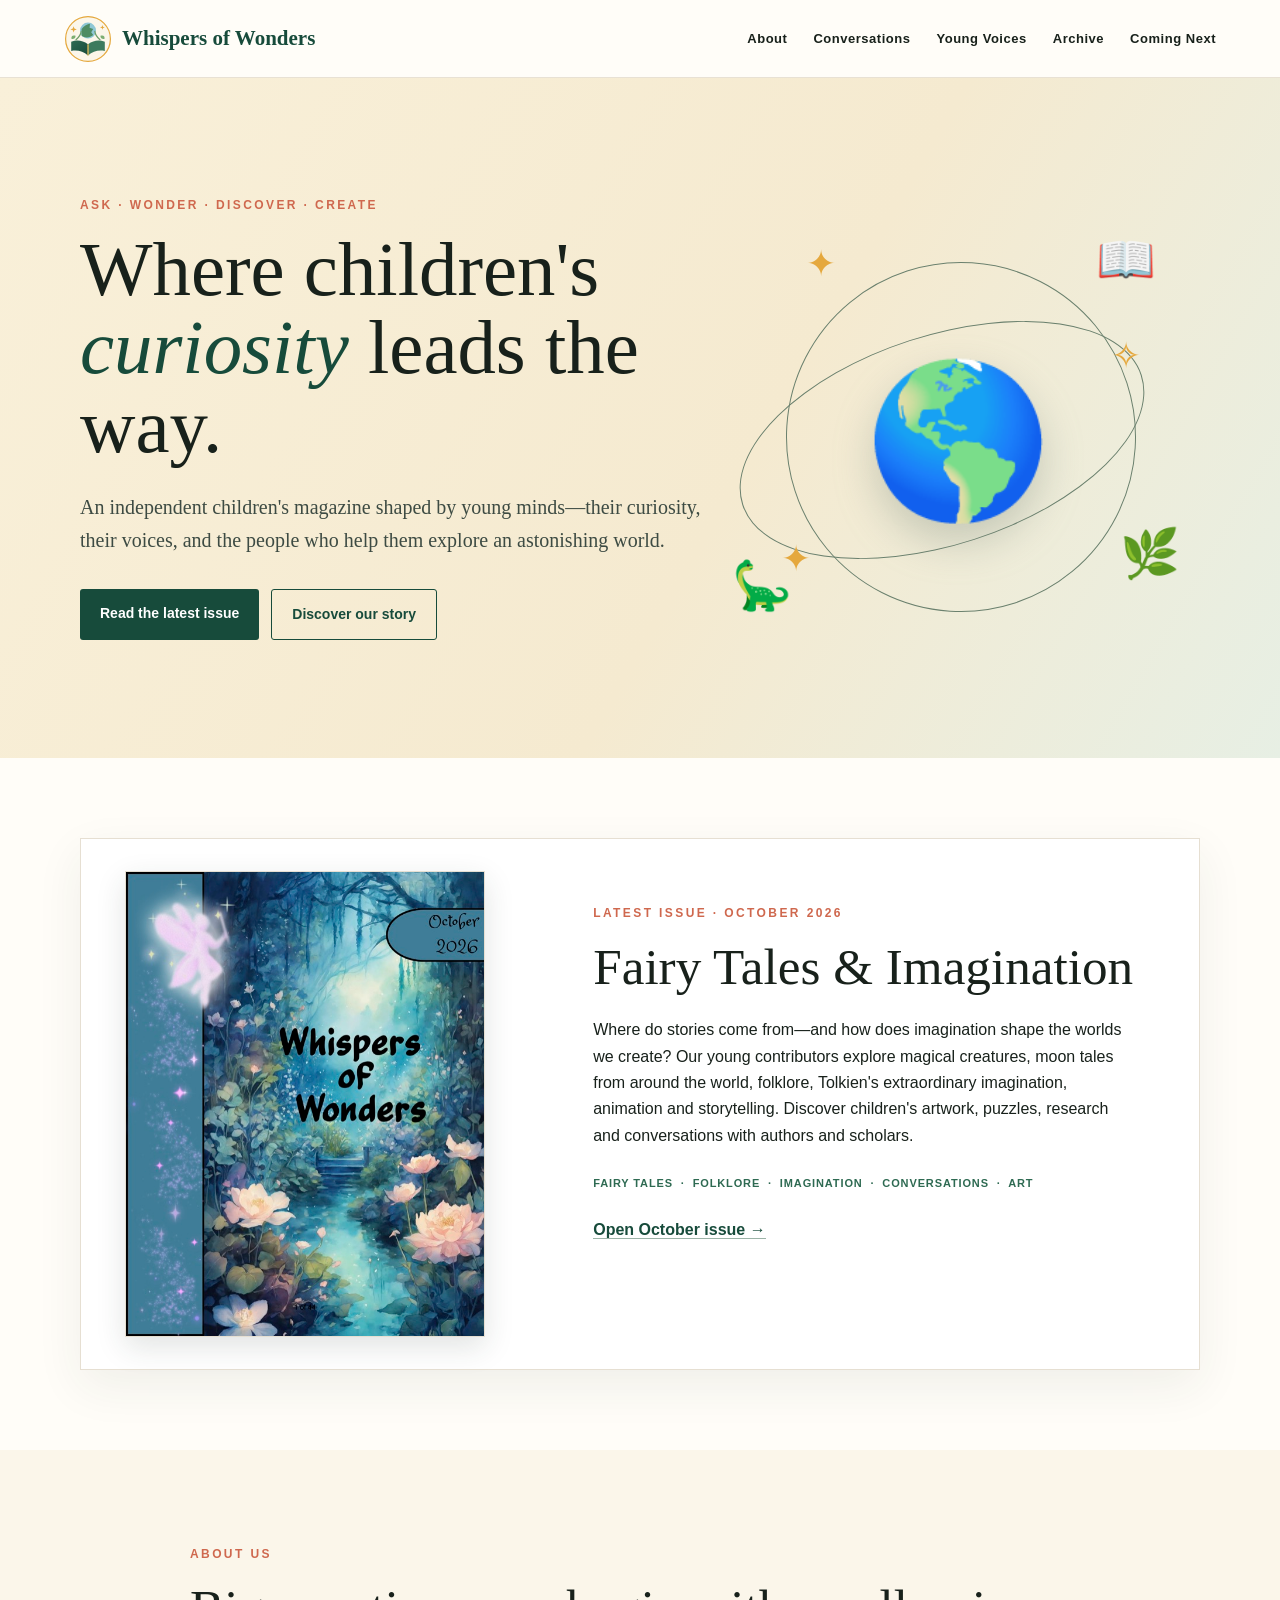
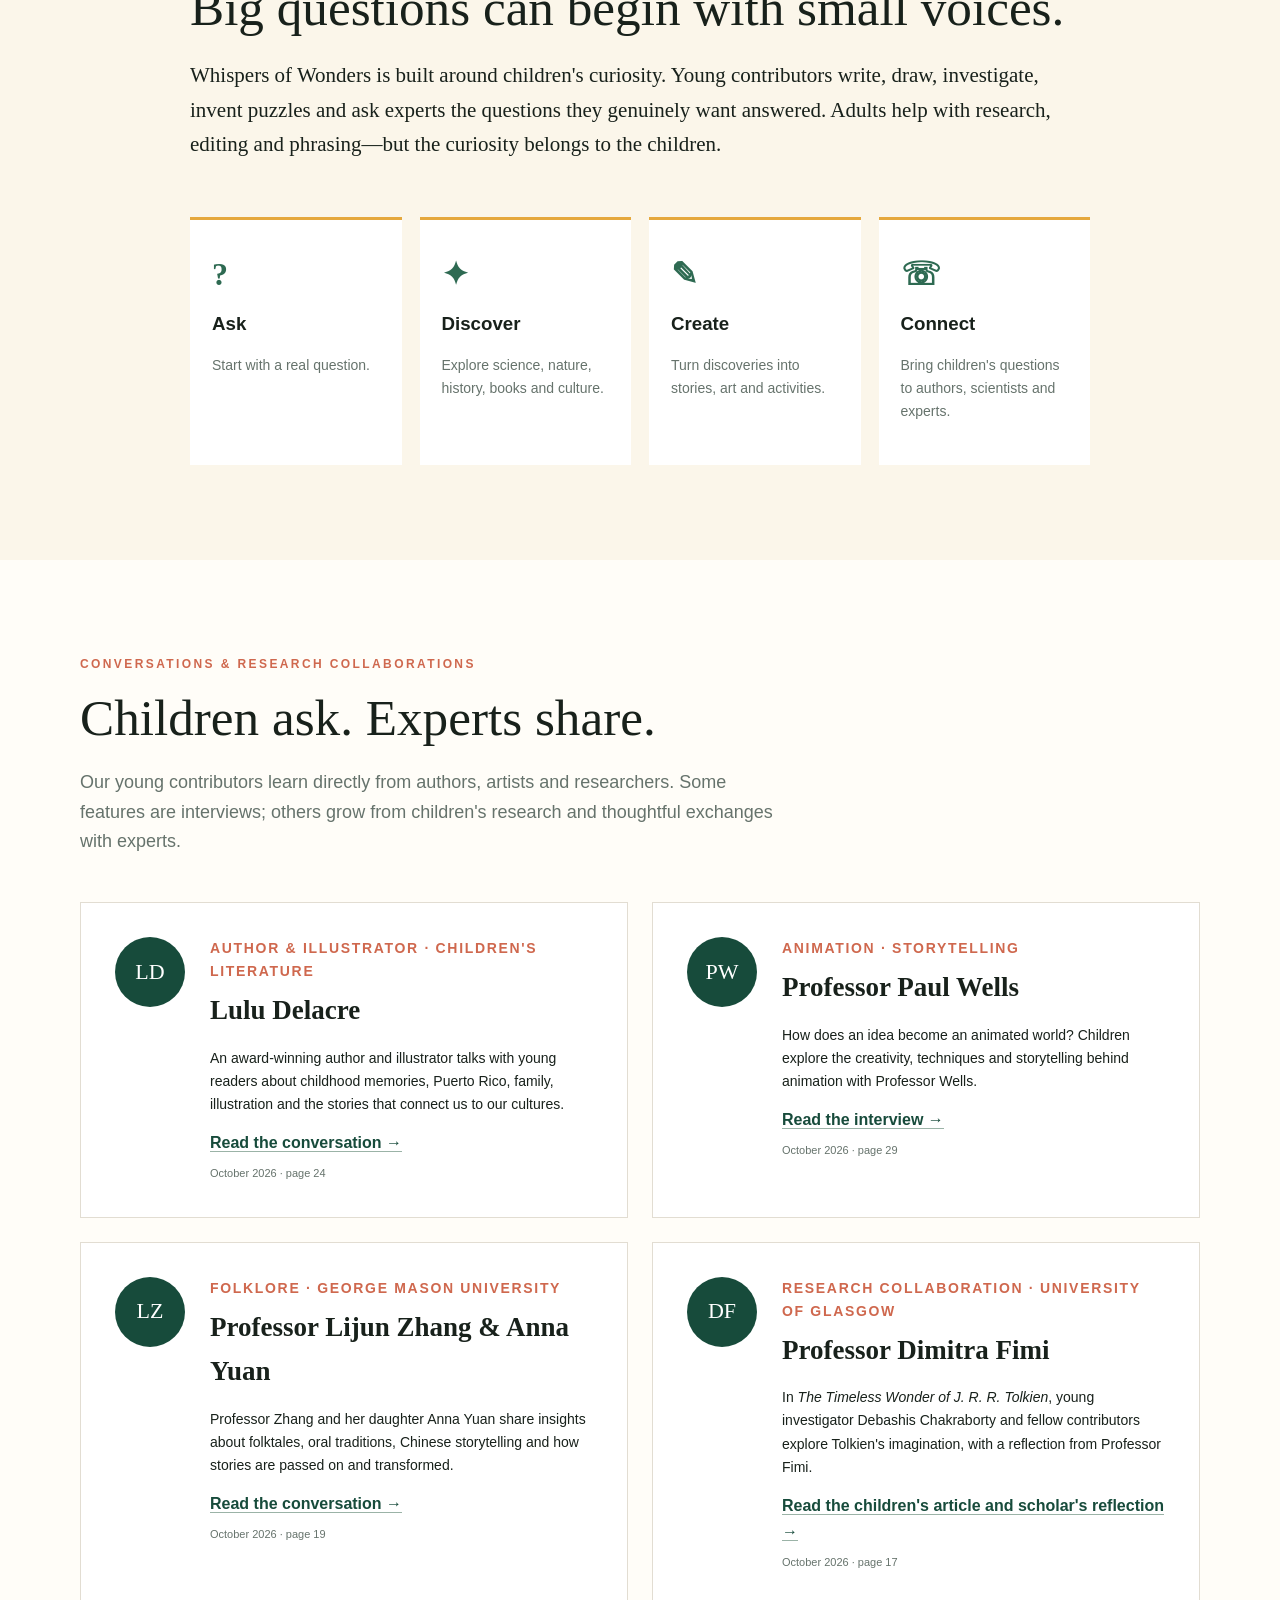
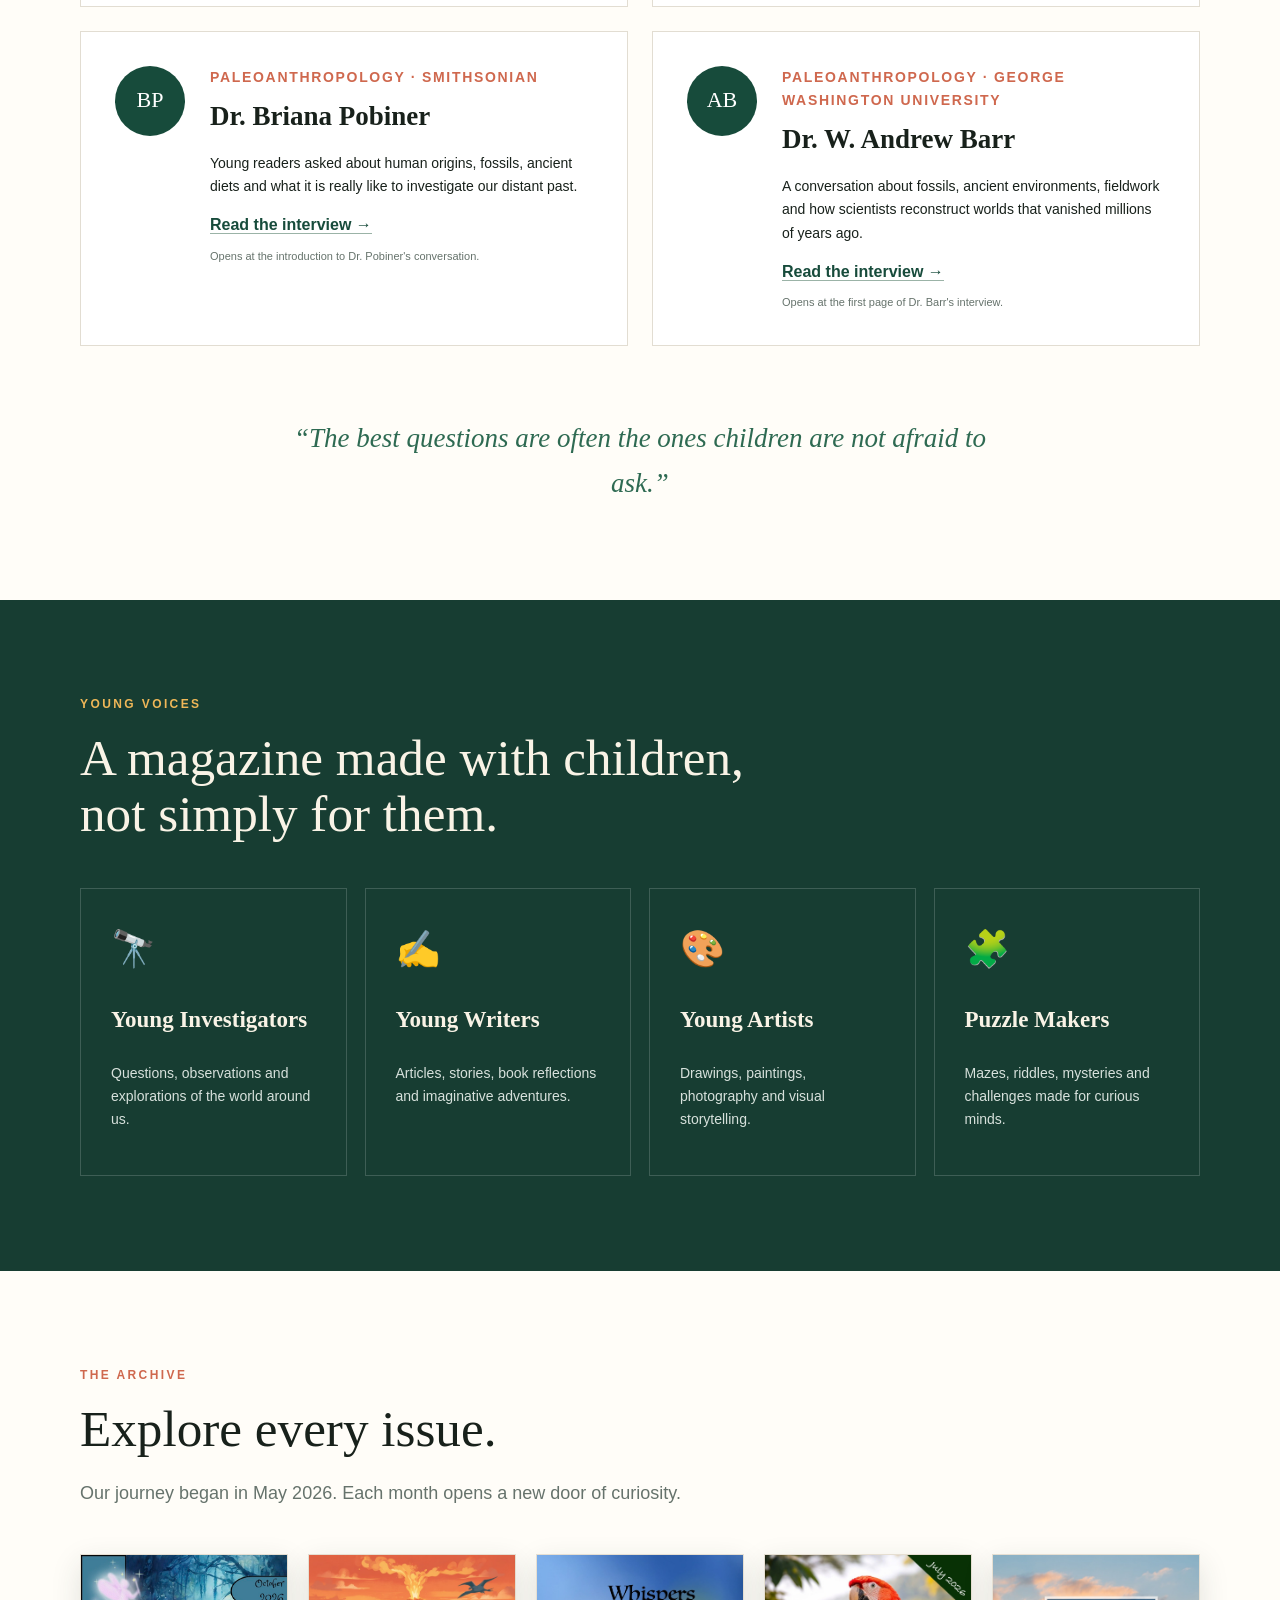
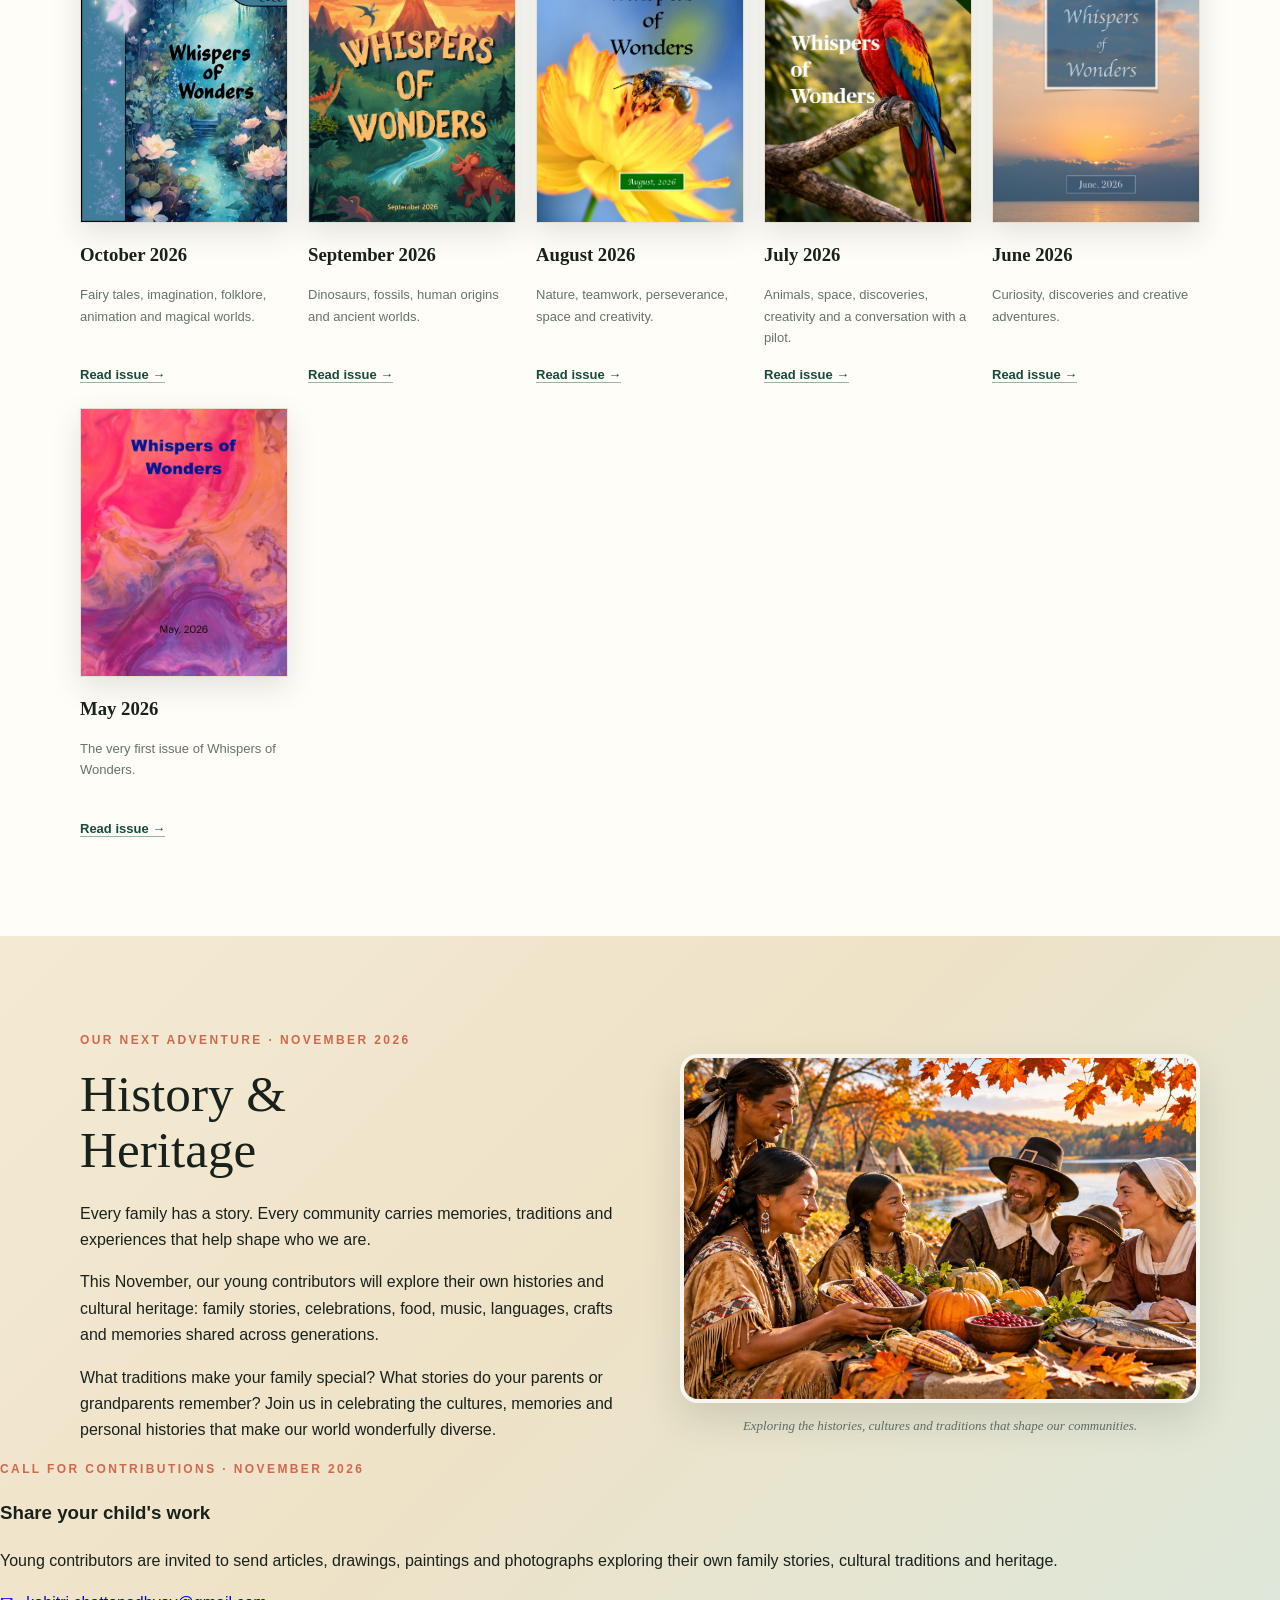
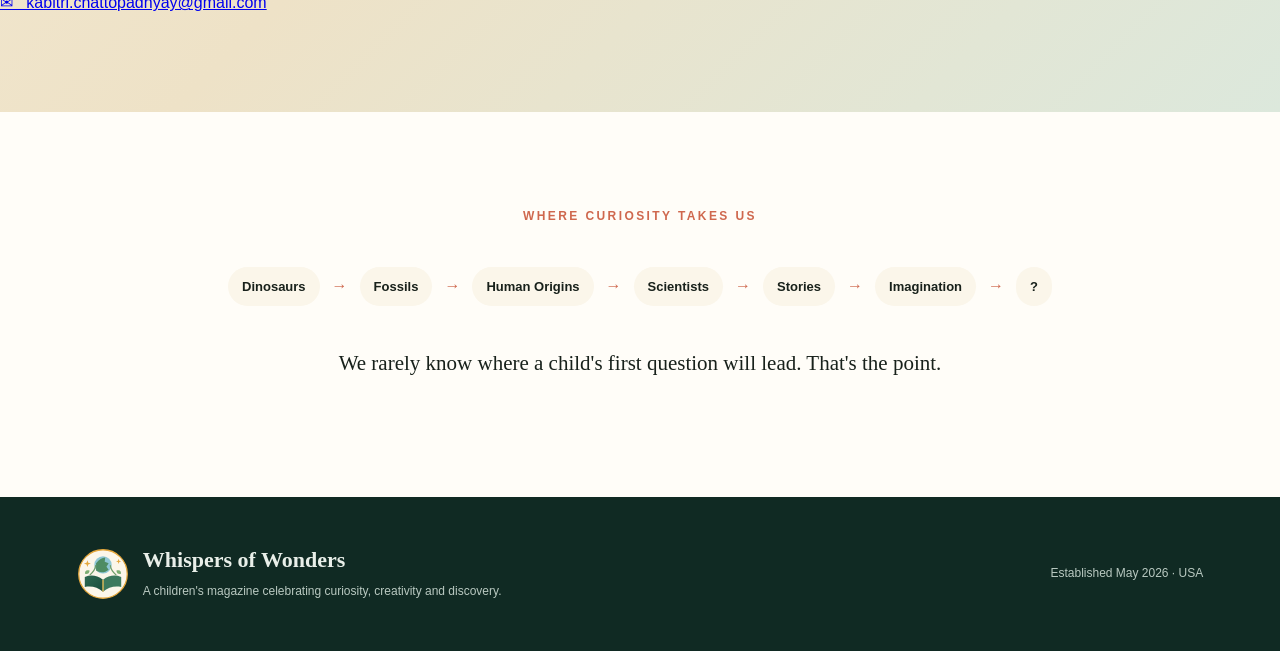
==== commit 2cd39741: "Move November submission invitation below image and copy" ====
--- a/index.html
+++ b/index.html
@@ -13,4 +13,4 @@
 <article class="archive-card"><a class="cover-frame archive-cover" href="magazines/magazine_july_2026_web.pdf" target="_blank"><img src="images/covers/july-2026.jpg" alt="Cover of the July 2026 issue of Whispers of Wonders" loading="lazy"></a><h3>July 2026</h3><p>Animals, space, discoveries, creativity and a conversation with a pilot.</p><a href="magazines/magazine_july_2026_web.pdf" target="_blank">Read issue →</a></article>
 <article class="archive-card"><a class="cover-frame archive-cover" href="magazines/magazine_june_2026_web.pdf" target="_blank"><img src="images/covers/june-2026.jpg" alt="Cover of the June 2026 issue of Whispers of Wonders" loading="lazy"></a><h3>June 2026</h3><p>Curiosity, discoveries and creative adventures.</p><a href="magazines/magazine_june_2026_web.pdf" target="_blank">Read issue →</a></article>
 <article class="archive-card"><a class="cover-frame archive-cover" href="magazines/magazine_may_2026_web.pdf" target="_blank"><img src="images/covers/may-2026.jpg" alt="Cover of the May 2026 issue of Whispers of Wonders" loading="lazy"></a><h3>May 2026</h3><p>The very first issue of Whispers of Wonders.</p><a href="magazines/magazine_may_2026_web.pdf" target="_blank">Read issue →</a></article></div></section>
-<section id="next" class="section next"><div class="wrap next-inner"><div class="next-copy"><p class="eyebrow">OUR NEXT ADVENTURE · NOVEMBER 2026</p><h2>History &amp;<br>Heritage</h2><p>Every family has a story. Every community carries memories, traditions and experiences that help shape who we are.</p><p>This November, our young contributors will explore their own histories and cultural heritage: family stories, celebrations, food, music, languages, crafts and memories shared across generations.</p><p>What traditions make your family special? What stories do your parents or grandparents remember? Join us in celebrating the cultures, memories and personal histories that make our world wonderfully diverse.</p><div style="margin-top:24px;padding:20px 22px;background:#fff9ec;border-left:4px solid #b4763b;border-radius:9px;color:#284c3d"><h3 style="margin:0 0 8px;font-size:1.2rem">Share your child's work!</h3><p style="margin:0 0 12px">We invite young readers to share their own stories, ideas and creative work inspired by History &amp; Heritage. Send us your articles, drawings, paintings or photographs! Please email submissions and any questions to:</p><p style="margin:0"><a href="mailto:kabitri.chattopadhyay@gmail.com?subject=Whispers%20of%20Wonders%20-%20November%20Submission" style="font-weight:700;overflow-wrap:anywhere">kabitri.chattopadhyay@gmail.com</a></p></div></div><figure class="next-art"><img src="images/november-2026-history-heritage.png" alt="Autumn harvest gathering depicting Indigenous people and early European settlers sharing food, for the November History and Heritage theme" loading="lazy"><figcaption>Exploring the histories, cultures and traditions that shape our communities.</figcaption></figure></div></section><section class="section wrap curiosity"><p class="eyebrow">WHERE CURIOSITY TAKES US</p><div class="trail"><span>Dinosaurs</span><i>→</i><span>Fossils</span><i>→</i><span>Human Origins</span><i>→</i><span>Scientists</span><i>→</i><span>Stories</span><i>→</i><span>Imagination</span><i>→</i><span>?</span></div><p class="large">We rarely know where a child's first question will lead. That's the point.</p></section></main><footer><div class="footer-brand"><img src="images/logo.svg" alt=""><div><strong>Whispers of Wonders</strong><p>A children's magazine celebrating curiosity, creativity and discovery.</p></div></div><p>Established May 2026 · USA</p></footer><script src="js/main.js"></script></body></html>+<section id="next" class="section next"><div class="wrap next-inner"><div class="next-copy"><p class="eyebrow">OUR NEXT ADVENTURE · NOVEMBER 2026</p><h2>History &amp;<br>Heritage</h2><p>Every family has a story. Every community carries memories, traditions and experiences that help shape who we are.</p><p>This November, our young contributors will explore their own histories and cultural heritage: family stories, celebrations, food, music, languages, crafts and memories shared across generations.</p><p>What traditions make your family special? What stories do your parents or grandparents remember? Join us in celebrating the cultures, memories and personal histories that make our world wonderfully diverse.</p></div><figure class="next-art"><img src="images/november-2026-history-heritage.png" alt="Autumn harvest gathering depicting Indigenous people and early European settlers sharing food, for the November History and Heritage theme" loading="lazy"><figcaption>Exploring the histories, cultures and traditions that shape our communities.</figcaption></figure></div><div class="submission-panel"><div class="submission-details"><p class="eyebrow">CALL FOR CONTRIBUTIONS · NOVEMBER 2026</p><h3>Share your child's work</h3><p>Young contributors are invited to send articles, drawings, paintings and photographs exploring their own family stories, cultural traditions and heritage.</p></div><a class="submission-email" href="mailto:kabitri.chattopadhyay@gmail.com?subject=Whispers%20of%20Wonders%20-%20November%20Submission">✉ &nbsp; kabitri.chattopadhyay@gmail.com</a></div></div></section><section class="section wrap curiosity"><p class="eyebrow">WHERE CURIOSITY TAKES US</p><div class="trail"><span>Dinosaurs</span><i>→</i><span>Fossils</span><i>→</i><span>Human Origins</span><i>→</i><span>Scientists</span><i>→</i><span>Stories</span><i>→</i><span>Imagination</span><i>→</i><span>?</span></div><p class="large">We rarely know where a child's first question will lead. That's the point.</p></section></main><footer><div class="footer-brand"><img src="images/logo.svg" alt=""><div><strong>Whispers of Wonders</strong><p>A children's magazine celebrating curiosity, creativity and discovery.</p></div></div><p>Established May 2026 · USA</p></footer><script src="js/main.js"></script></body></html>
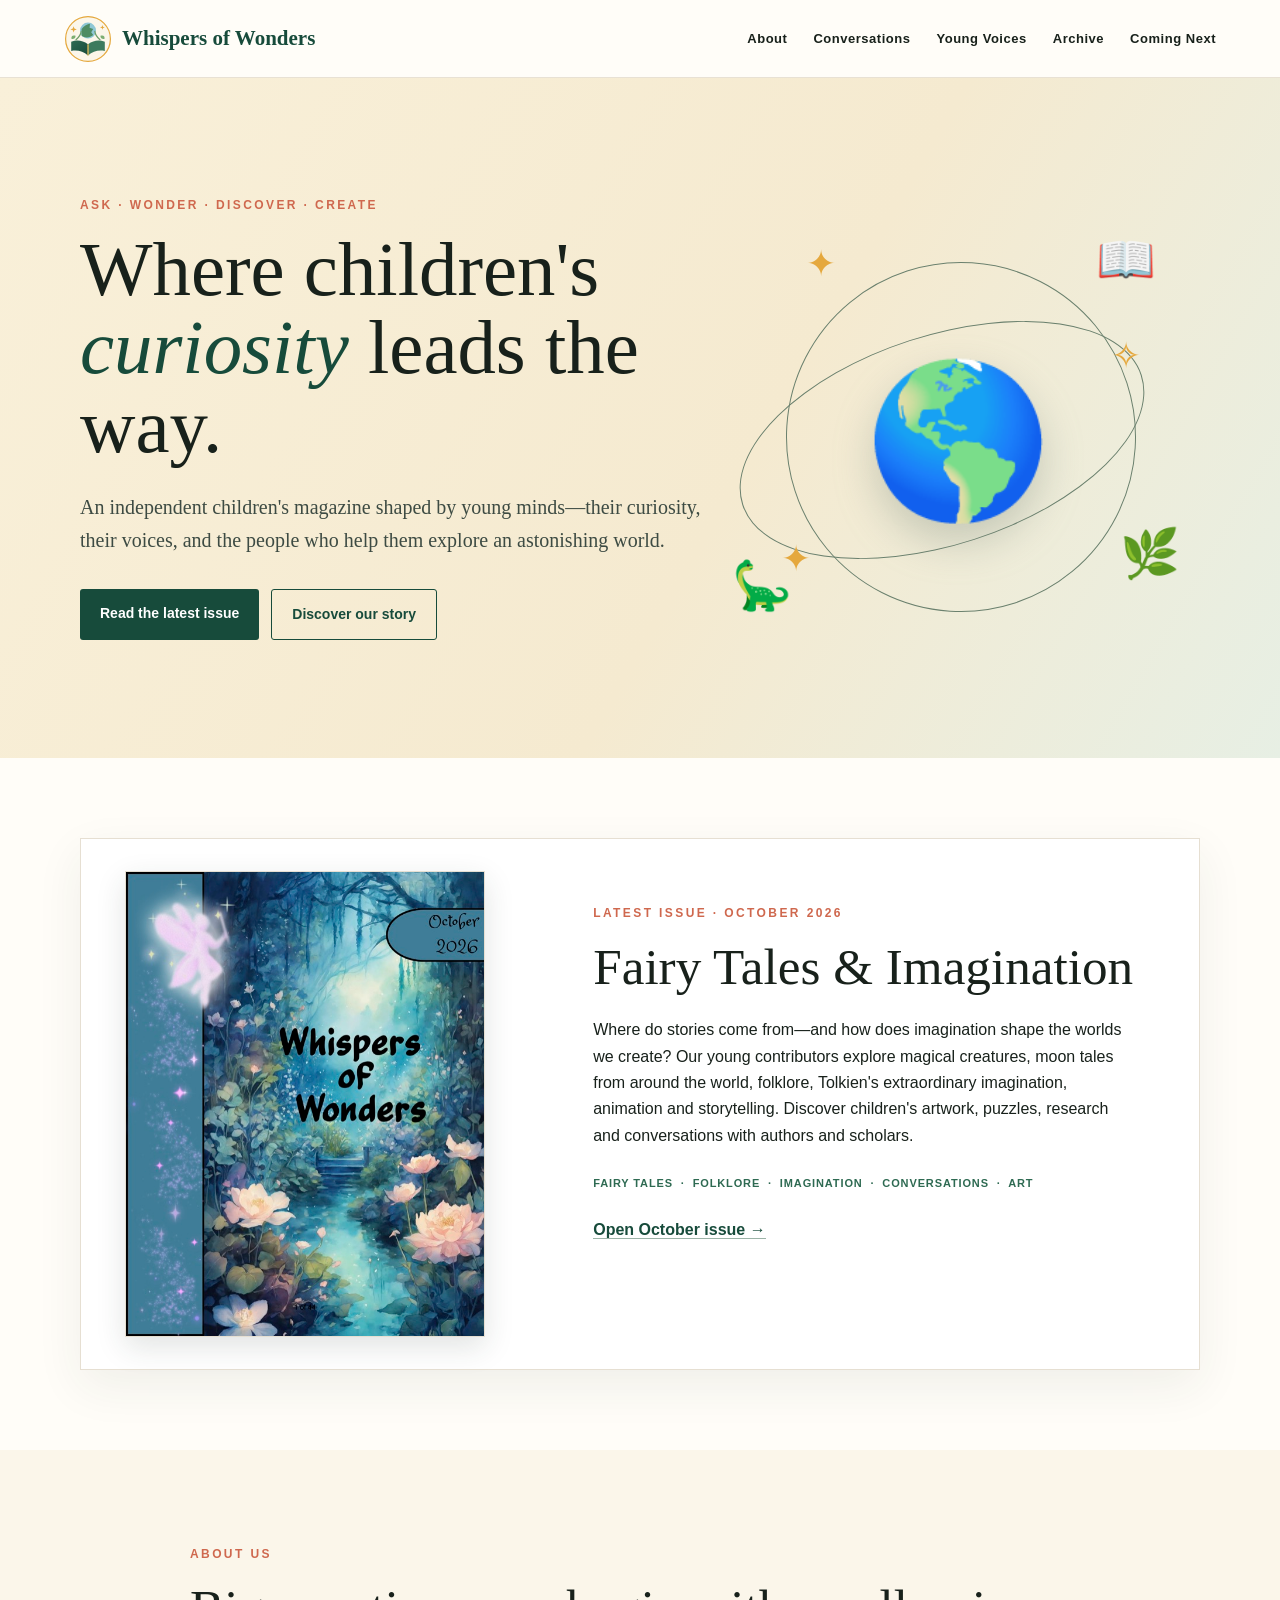
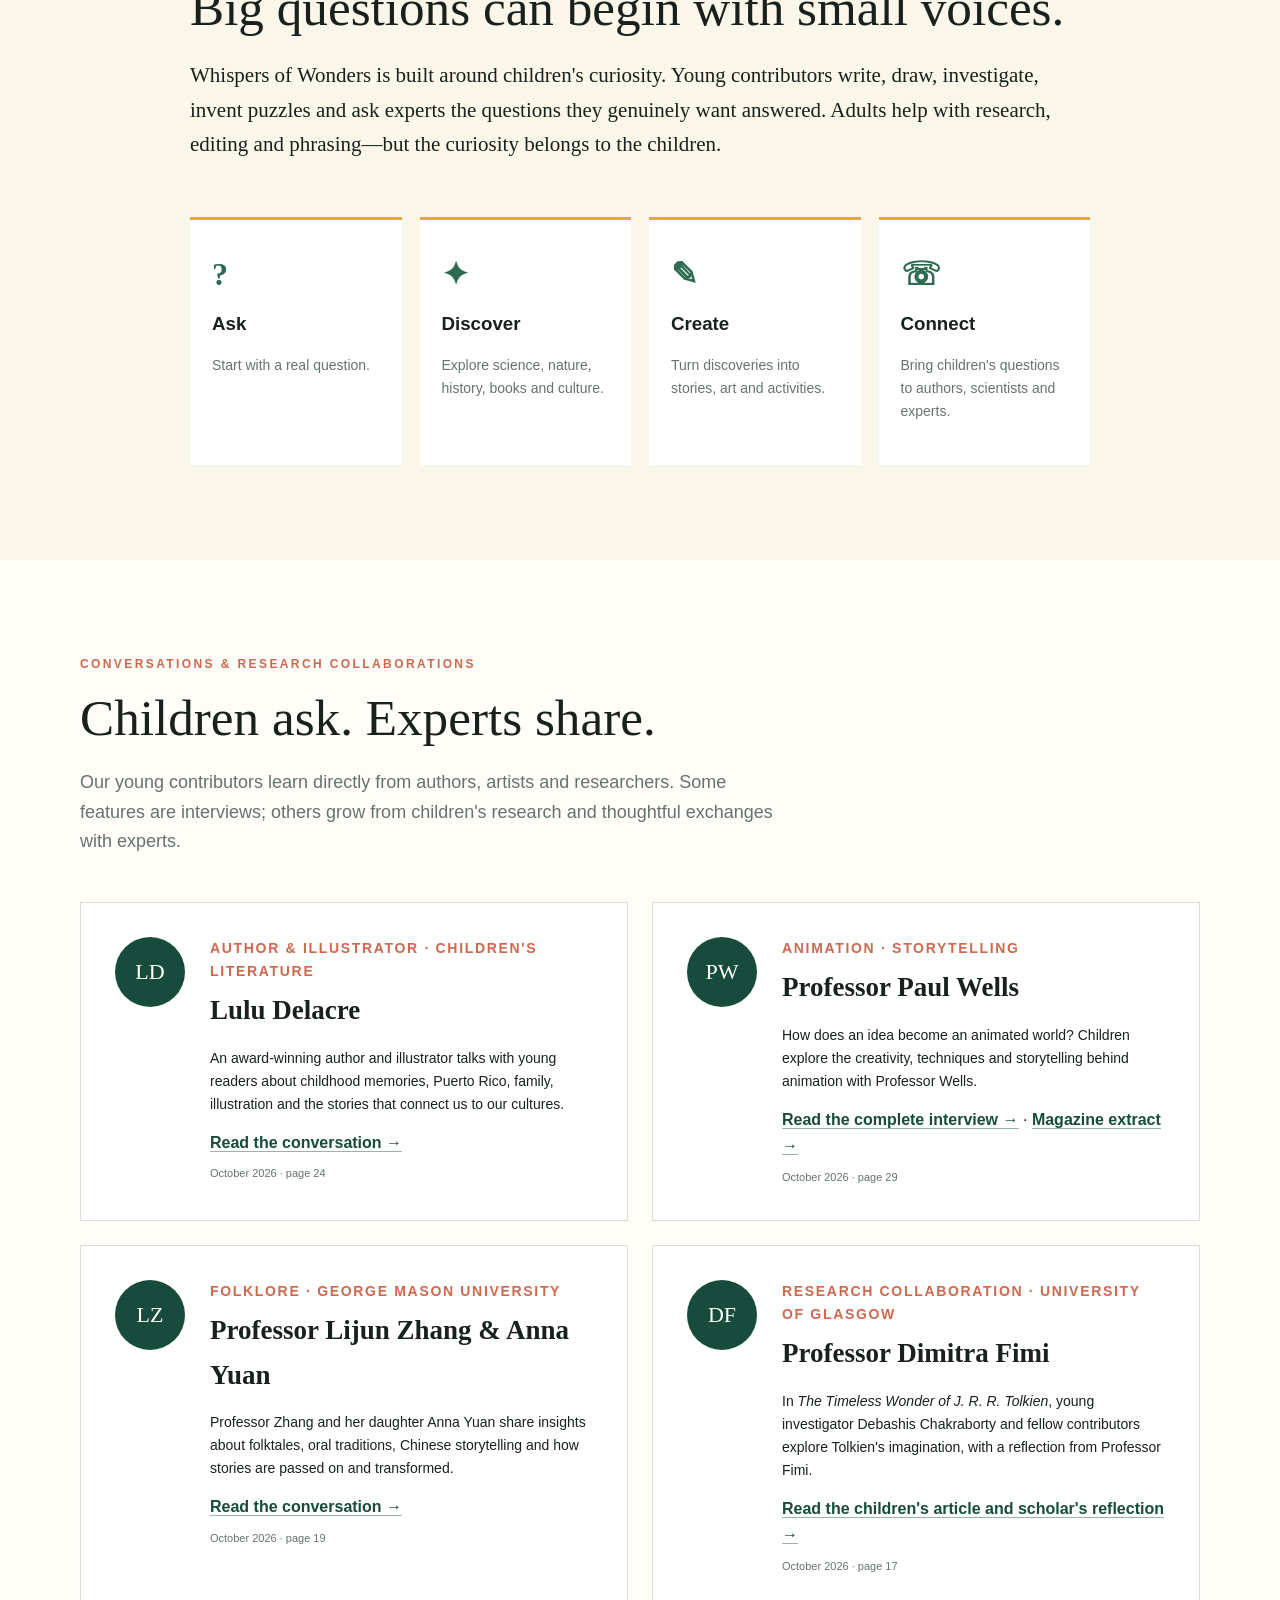
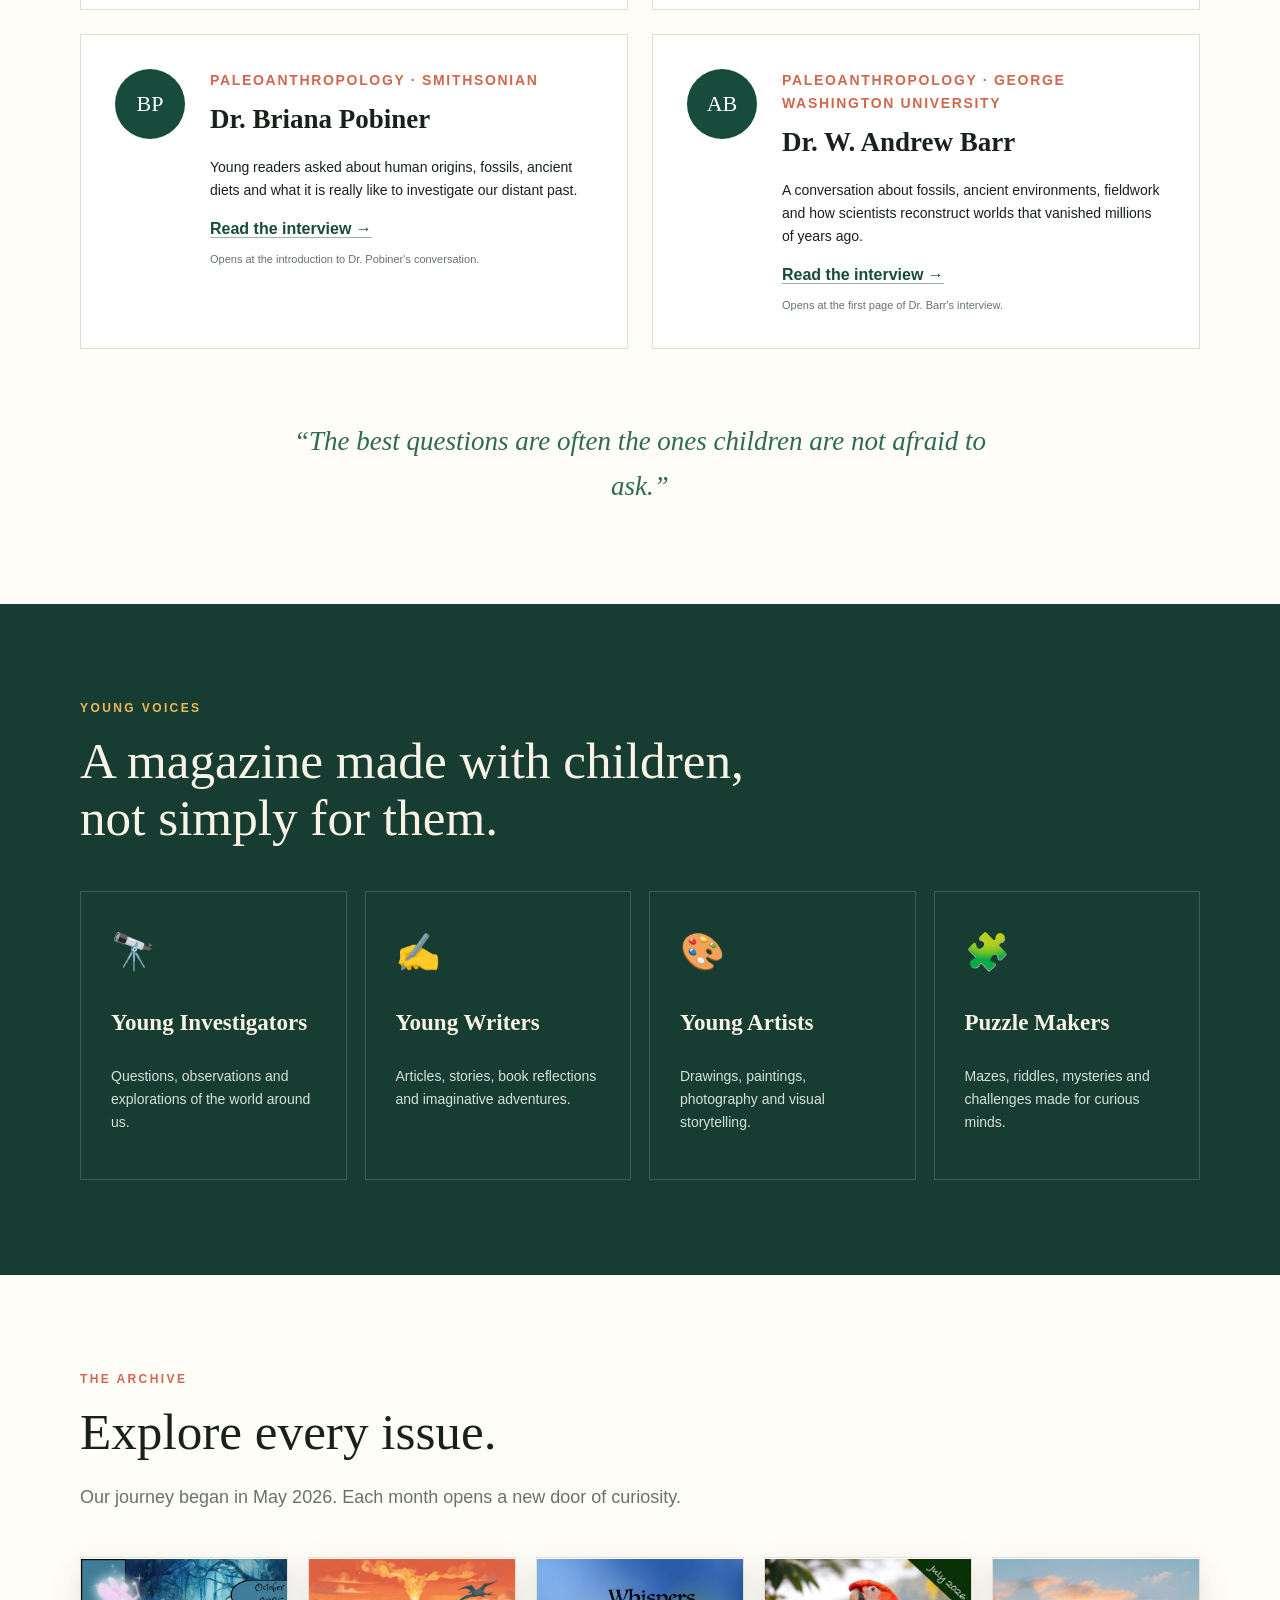
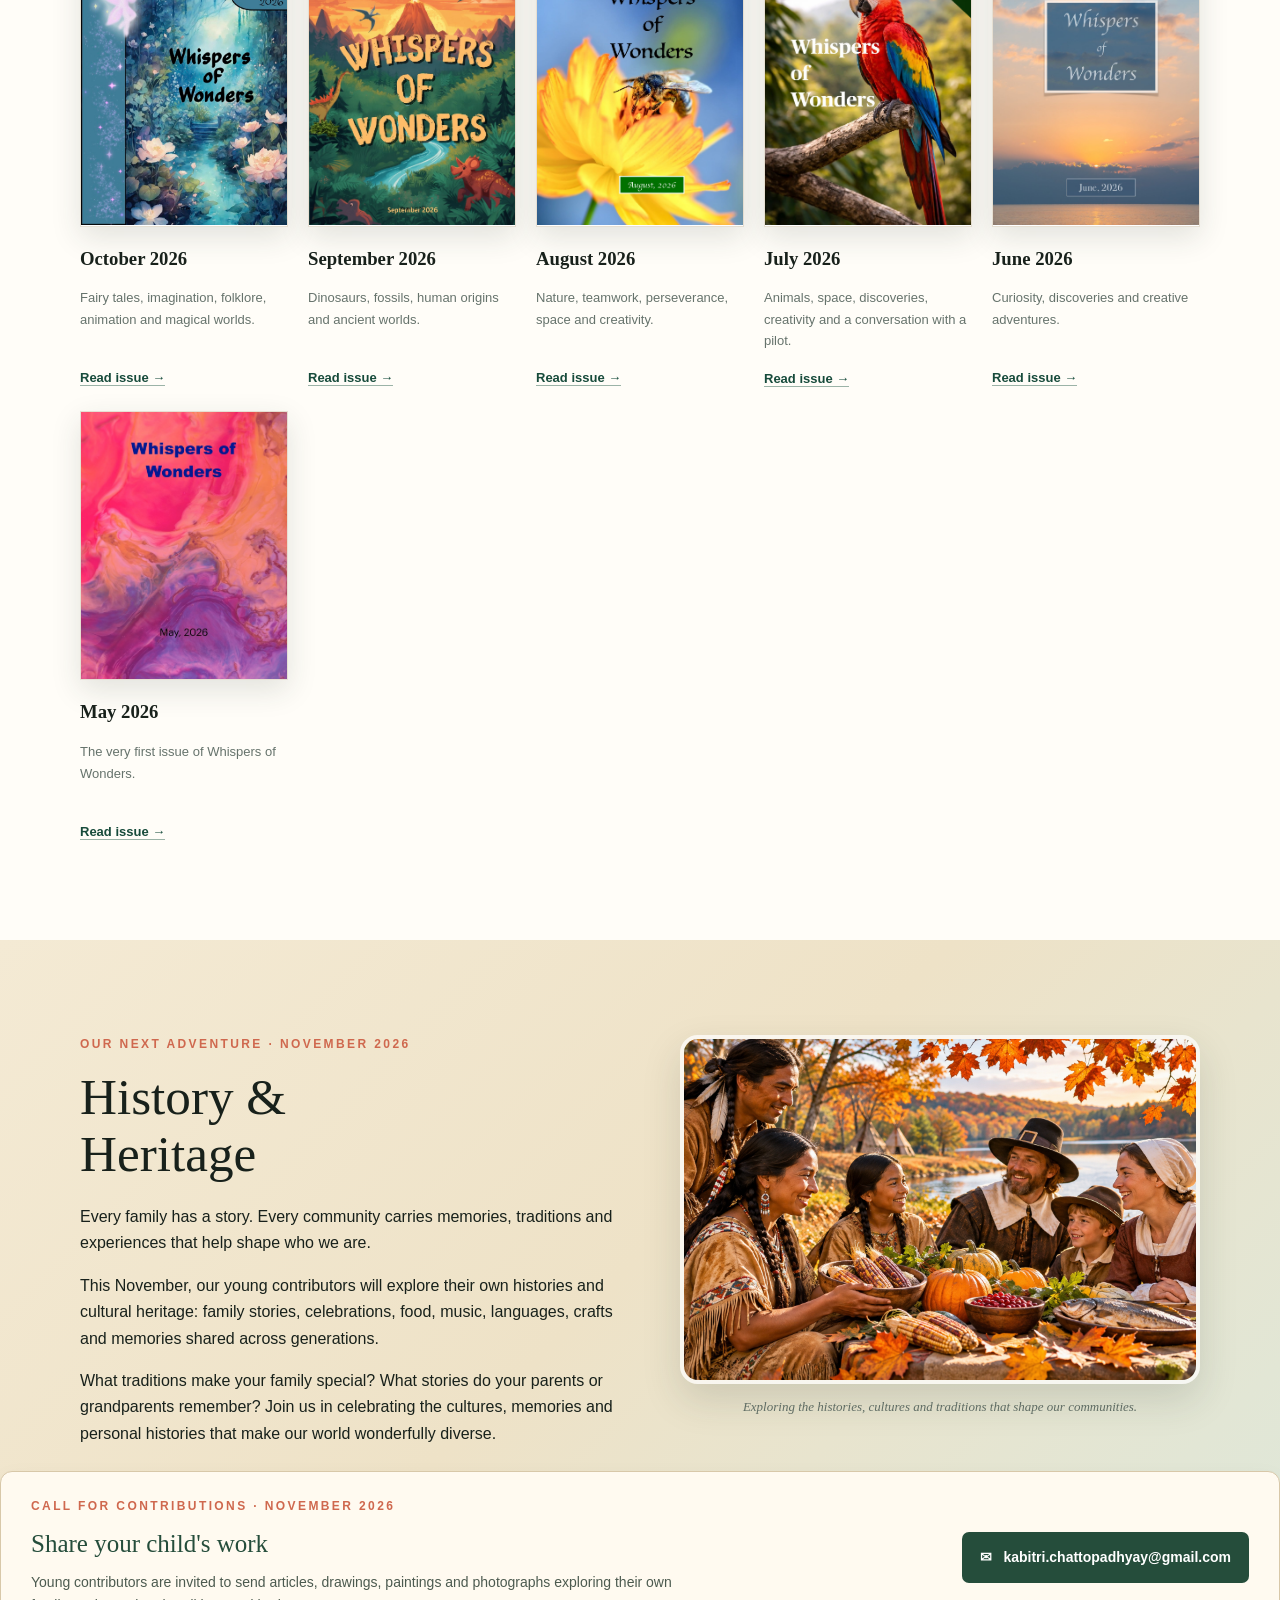
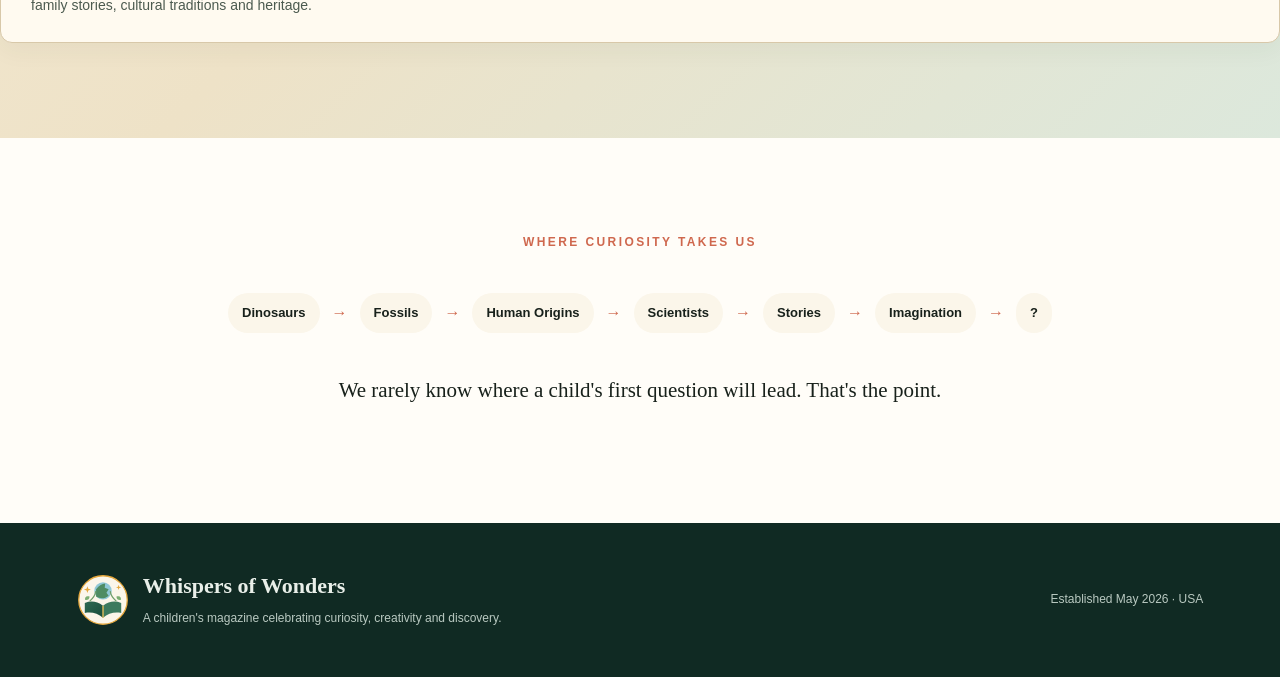
==== commit 9c36f507: "Link Professor Wells feature to complete interview" ====
--- a/index.html
+++ b/index.html
@@ -4,7 +4,7 @@
 <main><section id="home" class="hero"><div class="hero-copy"><p class="eyebrow">ASK · WONDER · DISCOVER · CREATE</p><h1>Where children's<br><em>curiosity</em> leads the way.</h1><p class="lead">An independent children's magazine shaped by young minds—their curiosity, their voices, and the people who help them explore an astonishing world.</p><div class="actions"><a class="button primary" href="magazines/magazine_october_2026_web.pdf" target="_blank">Read the latest issue</a><a class="button secondary" href="#about">Discover our story</a></div></div><div class="hero-art" aria-label="Curiosity illustration"><div class="orbit o1"></div><div class="orbit o2"></div><span class="planet">🌎</span><span class="star s1">✦</span><span class="star s2">✧</span><span class="star s3">✦</span><span class="leaf">🌿</span><span class="book">📖</span><span class="dino">🦕</span></div></section>
 <section class="latest wrap"><div class="issue-card featured"><a class="cover-frame latest-cover" href="magazines/magazine_october_2026_web.pdf" target="_blank" aria-label="Open October 2026 issue" style="position:relative"><img src="images/covers/october-2026.jpg" alt="Cover of the October 2026 issue of Whispers of Wonders" loading="lazy"></a><div class="issue-copy"><p class="eyebrow">LATEST ISSUE · OCTOBER 2026</p><h2>Fairy Tales &amp; Imagination</h2><p>Where do stories come from—and how does imagination shape the worlds we create? Our young contributors explore magical creatures, moon tales from around the world, folklore, Tolkien's extraordinary imagination, animation and storytelling. Discover children's artwork, puzzles, research and conversations with authors and scholars.</p><p class="tags">FAIRY TALES &nbsp;·&nbsp; FOLKLORE &nbsp;·&nbsp; IMAGINATION &nbsp;·&nbsp; CONVERSATIONS &nbsp;·&nbsp; ART</p><a class="text-link" href="magazines/magazine_october_2026_web.pdf" target="_blank">Open October issue →</a></div></div></section>
 <section id="about" class="section soft"><div class="wrap narrow"><p class="eyebrow">ABOUT US</p><h2>Big questions can begin with small voices.</h2><p class="large">Whispers of Wonders is built around children's curiosity. Young contributors write, draw, investigate, invent puzzles and ask experts the questions they genuinely want answered. Adults help with research, editing and phrasing—but the curiosity belongs to the children.</p><div class="pillars"><article><b>?</b><h3>Ask</h3><p>Start with a real question.</p></article><article><b>✦</b><h3>Discover</h3><p>Explore science, nature, history, books and culture.</p></article><article><b>✎</b><h3>Create</h3><p>Turn discoveries into stories, art and activities.</p></article><article><b>☏</b><h3>Connect</h3><p>Bring children's questions to authors, scientists and experts.</p></article></div></div></section>
-<section id="conversations" class="section wrap"><p class="eyebrow">CONVERSATIONS &amp; RESEARCH COLLABORATIONS</p><h2>Children ask. Experts share.</h2><p class="intro">Our young contributors learn directly from authors, artists and researchers. Some features are interviews; others grow from children's research and thoughtful exchanges with experts.</p><div class="conversation-grid"><article class="conversation"><div class="avatar">LD</div><div><p class="role">AUTHOR &amp; ILLUSTRATOR · CHILDREN'S LITERATURE</p><h3>Lulu Delacre</h3><p>An award-winning author and illustrator talks with young readers about childhood memories, Puerto Rico, family, illustration and the stories that connect us to our cultures.</p><a href="magazines/magazine_october_2026_web.pdf#page=24" target="_blank">Read the conversation →</a><small class="page-note">October 2026 · page 24</small></div></article><article class="conversation"><div class="avatar">PW</div><div><p class="role">ANIMATION · STORYTELLING</p><h3>Professor Paul Wells</h3><p>How does an idea become an animated world? Children explore the creativity, techniques and storytelling behind animation with Professor Wells.</p><a href="magazines/magazine_october_2026_web.pdf#page=29" target="_blank">Read the interview →</a><small class="page-note">October 2026 · page 29</small></div></article><article class="conversation"><div class="avatar">LZ</div><div><p class="role">FOLKLORE · GEORGE MASON UNIVERSITY</p><h3>Professor Lijun Zhang &amp; Anna Yuan</h3><p>Professor Zhang and her daughter Anna Yuan share insights about folktales, oral traditions, Chinese storytelling and how stories are passed on and transformed.</p><a href="magazines/magazine_october_2026_web.pdf#page=19" target="_blank">Read the conversation →</a><small class="page-note">October 2026 · page 19</small></div></article><article class="conversation"><div class="avatar">DF</div><div><p class="role">RESEARCH COLLABORATION · UNIVERSITY OF GLASGOW</p><h3>Professor Dimitra Fimi</h3><p>In <em>The Timeless Wonder of J. R. R. Tolkien</em>, young investigator Debashis Chakraborty and fellow contributors explore Tolkien's imagination, with a reflection from Professor Fimi.</p><a href="magazines/magazine_october_2026_web.pdf#page=17" target="_blank">Read the children's article and scholar's reflection →</a><small class="page-note">October 2026 · page 17</small></div></article><article class="conversation"><div class="avatar">BP</div><div><p class="role">PALEOANTHROPOLOGY · SMITHSONIAN</p><h3>Dr. Briana Pobiner</h3><p>Young readers asked about human origins, fossils, ancient diets and what it is really like to investigate our distant past.</p><a href="magazines/magazine_september_2026_web.pdf#page=16" target="_blank">Read the interview →</a><small class="page-note">Opens at the introduction to Dr. Pobiner's conversation.</small></div></article><article class="conversation"><div class="avatar">AB</div><div><p class="role">PALEOANTHROPOLOGY · GEORGE WASHINGTON UNIVERSITY</p><h3>Dr. W. Andrew Barr</h3><p>A conversation about fossils, ancient environments, fieldwork and how scientists reconstruct worlds that vanished millions of years ago.</p><a href="magazines/magazine_september_2026_web.pdf#page=12" target="_blank">Read the interview →</a><small class="page-note">Opens at the first page of Dr. Barr's interview.</small></div></article></div><blockquote>“The best questions are often the ones children are not afraid to ask.”</blockquote></section>
+<section id="conversations" class="section wrap"><p class="eyebrow">CONVERSATIONS &amp; RESEARCH COLLABORATIONS</p><h2>Children ask. Experts share.</h2><p class="intro">Our young contributors learn directly from authors, artists and researchers. Some features are interviews; others grow from children's research and thoughtful exchanges with experts.</p><div class="conversation-grid"><article class="conversation"><div class="avatar">LD</div><div><p class="role">AUTHOR &amp; ILLUSTRATOR · CHILDREN'S LITERATURE</p><h3>Lulu Delacre</h3><p>An award-winning author and illustrator talks with young readers about childhood memories, Puerto Rico, family, illustration and the stories that connect us to our cultures.</p><a href="magazines/magazine_october_2026_web.pdf#page=24" target="_blank">Read the conversation →</a><small class="page-note">October 2026 · page 24</small></div></article><article class="conversation"><div class="avatar">PW</div><div><p class="role">ANIMATION · STORYTELLING</p><h3>Professor Paul Wells</h3><p>How does an idea become an animated world? Children explore the creativity, techniques and storytelling behind animation with Professor Wells.</p><a href="professor-paul-wells-interview.html">Read the complete interview →</a> <span aria-hidden="true">·</span> <a href="magazines/magazine_october_2026_web.pdf#page=29" target="_blank">Magazine extract →</a><small class="page-note">October 2026 · page 29</small></div></article><article class="conversation"><div class="avatar">LZ</div><div><p class="role">FOLKLORE · GEORGE MASON UNIVERSITY</p><h3>Professor Lijun Zhang &amp; Anna Yuan</h3><p>Professor Zhang and her daughter Anna Yuan share insights about folktales, oral traditions, Chinese storytelling and how stories are passed on and transformed.</p><a href="magazines/magazine_october_2026_web.pdf#page=19" target="_blank">Read the conversation →</a><small class="page-note">October 2026 · page 19</small></div></article><article class="conversation"><div class="avatar">DF</div><div><p class="role">RESEARCH COLLABORATION · UNIVERSITY OF GLASGOW</p><h3>Professor Dimitra Fimi</h3><p>In <em>The Timeless Wonder of J. R. R. Tolkien</em>, young investigator Debashis Chakraborty and fellow contributors explore Tolkien's imagination, with a reflection from Professor Fimi.</p><a href="magazines/magazine_october_2026_web.pdf#page=17" target="_blank">Read the children's article and scholar's reflection →</a><small class="page-note">October 2026 · page 17</small></div></article><article class="conversation"><div class="avatar">BP</div><div><p class="role">PALEOANTHROPOLOGY · SMITHSONIAN</p><h3>Dr. Briana Pobiner</h3><p>Young readers asked about human origins, fossils, ancient diets and what it is really like to investigate our distant past.</p><a href="magazines/magazine_september_2026_web.pdf#page=16" target="_blank">Read the interview →</a><small class="page-note">Opens at the introduction to Dr. Pobiner's conversation.</small></div></article><article class="conversation"><div class="avatar">AB</div><div><p class="role">PALEOANTHROPOLOGY · GEORGE WASHINGTON UNIVERSITY</p><h3>Dr. W. Andrew Barr</h3><p>A conversation about fossils, ancient environments, fieldwork and how scientists reconstruct worlds that vanished millions of years ago.</p><a href="magazines/magazine_september_2026_web.pdf#page=12" target="_blank">Read the interview →</a><small class="page-note">Opens at the first page of Dr. Barr's interview.</small></div></article></div><blockquote>“The best questions are often the ones children are not afraid to ask.”</blockquote></section>
 <section id="young-voices" class="section dark"><div class="wrap"><p class="eyebrow">YOUNG VOICES</p><h2>A magazine made with children,<br>not simply for them.</h2><div class="voice-grid"><article><span>🔭</span><h3>Young Investigators</h3><p>Questions, observations and explorations of the world around us.</p></article><article><span>✍️</span><h3>Young Writers</h3><p>Articles, stories, book reflections and imaginative adventures.</p></article><article><span>🎨</span><h3>Young Artists</h3><p>Drawings, paintings, photography and visual storytelling.</p></article><article><span>🧩</span><h3>Puzzle Makers</h3><p>Mazes, riddles, mysteries and challenges made for curious minds.</p></article></div></div></section>
 <section id="archive" class="section wrap"><p class="eyebrow">THE ARCHIVE</p><h2>Explore every issue.</h2><p class="intro">Our journey began in May 2026. Each month opens a new door of curiosity.</p><div class="archive-grid"><article class="archive-card"><a class="cover-frame archive-cover" href="magazines/magazine_october_2026_web.pdf" target="_blank" aria-label="Open October 2026 issue"><img src="images/covers/october-2026.jpg" alt="Cover of the October 2026 issue of Whispers of Wonders" loading="lazy"></a><h3>October 2026</h3><p>Fairy tales, imagination, folklore, animation and magical worlds.</p><a href="magazines/magazine_october_2026_web.pdf" target="_blank">Read issue →</a></article>
 
--- a/css/style.css
+++ b/css/style.css
@@ -1 +1,3 @@
-:root{--ink:#18211b;--forest:#174b3b;--green:#2e6a52;--cream:#fbf6ea;--paper:#fffdf8;--gold:#e5a83d;--coral:#cf684e;--muted:#66736c}*{box-sizing:border-box}html{scroll-behavior:smooth}body{margin:0;color:var(--ink);background:var(--paper);font-family:Arial,Helvetica,sans-serif;line-height:1.65}.wrap{width:min(1120px,90%);margin:auto}.narrow{width:min(900px,90%);margin:auto}.site-header{height:78px;padding:0 5%;display:flex;align-items:center;justify-content:space-between;position:sticky;top:0;z-index:20;background:rgba(255,253,248,.95);backdrop-filter:blur(12px);border-bottom:1px solid #e8e1d4}.brand{font-family:Georgia,serif;font-size:21px;font-weight:bold;text-decoration:none;color:var(--forest);display:flex;align-items:center;gap:10px}.brand img{width:48px;height:48px}.spark{color:var(--gold)}nav{display:flex;gap:26px}nav a{font-size:13px;font-weight:bold;letter-spacing:.04em;text-decoration:none;color:var(--ink)}nav a:hover{color:var(--green)}.menu{display:none;border:0;background:none;font-size:25px}.hero{min-height:680px;display:grid;grid-template-columns:1.12fr .88fr;align-items:center;padding:70px max(5%,calc((100% - 1120px)/2));background:linear-gradient(120deg,#f9f0d9 0%,#f5ead0 58%,#e7efe4 100%);overflow:hidden}.hero-copy{position:relative;z-index:2}.eyebrow{font-size:12px;letter-spacing:.2em;font-weight:800;color:var(--coral);margin:0 0 15px}.hero h1{font-family:Georgia,serif;font-size:clamp(48px,6vw,82px);line-height:1.02;margin:0 0 25px;font-weight:500}.hero h1 em{color:var(--forest)}.lead{font-family:Georgia,serif;font-size:20px;max-width:650px;color:#3d4b43}.actions{display:flex;gap:12px;margin-top:32px;flex-wrap:wrap}.button{display:inline-block;padding:13px 20px;border-radius:3px;text-decoration:none;font-weight:bold;font-size:14px}.primary{background:var(--forest);color:white}.secondary{border:1px solid var(--forest);color:var(--forest)}.hero-art{height:460px;position:relative}.planet{font-size:150px;position:absolute;left:32%;top:28%;filter:drop-shadow(0 18px 20px #73847755)}.orbit{position:absolute;border:1px solid #6b816e;border-radius:50%;transform:rotate(-18deg)}.o1{width:420px;height:210px;left:5%;top:32%}.o2{width:350px;height:350px;left:16%;top:16%}.star{position:absolute;color:var(--gold);font-size:36px}.s1{top:10%;left:20%}.s2{right:12%;top:30%}.s3{bottom:13%;left:15%}.leaf,.book,.dino{position:absolute;font-size:48px}.leaf{right:4%;bottom:12%}.book{right:9%;top:7%}.dino{left:5%;bottom:5%}.latest{padding:80px 0}.issue-card{display:grid;grid-template-columns:.8fr 1.2fr;background:white;border:1px solid #e6dfd2;box-shadow:0 16px 45px #273c2e12}.cover-frame{display:block;overflow:hidden;background:#fff;box-shadow:0 10px 28px #26372c22;border:1px solid #e6dfd2}.cover-frame img{display:block;width:100%;height:100%;object-fit:contain;background:#fff}.latest-cover{width:min(360px,100%);aspect-ratio:8.5/11;align-self:center;justify-self:center;margin:32px}.issue-copy{padding:65px}.issue-copy h2,.section h2{font-family:Georgia,serif;font-weight:500;font-size:clamp(35px,4vw,54px);line-height:1.1;margin:0 0 22px}.issue-copy p{max-width:620px}.tags{font-size:11px;font-weight:bold;letter-spacing:.08em;color:var(--green);margin:25px 0}.text-link,.conversation a,.archive-card>a:last-child{color:var(--forest);font-weight:bold;text-decoration:none;border-bottom:1px solid #9bb3a7}.section{padding:95px 0}.soft{background:var(--cream)}.large{font-family:Georgia,serif;font-size:21px}.pillars{display:grid;grid-template-columns:repeat(4,1fr);gap:18px;margin-top:55px}.pillars article{background:white;padding:28px 22px;border-top:3px solid var(--gold)}.pillars b{font-family:Georgia,serif;font-size:32px;color:var(--green)}.pillars h3{margin:8px 0 4px}.pillars p{font-size:14px;color:var(--muted)}.intro{max-width:700px;font-size:18px;color:var(--muted)}.conversation-grid{display:grid;grid-template-columns:1fr 1fr;gap:24px;margin-top:45px}.conversation{display:flex;gap:25px;border:1px solid #e2ddd2;padding:34px;background:white}.avatar{width:70px;height:70px;flex:0 0 70px;border-radius:50%;background:var(--forest);color:white;display:grid;place-items:center;font-family:Georgia,serif;font-size:22px}.role{font-size:10px;font-weight:bold;letter-spacing:.12em;color:var(--coral);margin:0}.conversation h3{font-family:Georgia,serif;font-size:27px;margin:5px 0 8px}.conversation p{font-size:14px}.page-note{display:block;color:var(--muted);font-size:11px;margin-top:8px}blockquote{font-family:Georgia,serif;font-size:27px;text-align:center;font-style:italic;color:var(--green);margin:70px auto 0;max-width:700px}.dark{background:#173d32;color:#f9f3e6}.dark .eyebrow{color:#efb758}.voice-grid{display:grid;grid-template-columns:repeat(4,1fr);gap:18px;margin-top:45px}.voice-grid article{border:1px solid #ffffff2b;padding:30px}.voice-grid span{font-size:36px}.voice-grid h3{font-family:Georgia,serif;font-size:23px}.voice-grid p{color:#d7e1dc;font-size:14px}.archive-grid{display:grid;grid-template-columns:repeat(5,1fr);gap:20px;margin-top:45px}.archive-card{min-width:0}.archive-cover{width:100%;aspect-ratio:8.5/11;transition:.25s}.archive-card:hover .archive-cover{width:100%;aspect-ratio:8.5/11;transition:.25s}.archive-card h3{font-family:Georgia,serif;margin:17px 0 3px}.archive-card p{font-size:13px;color:var(--muted);min-height:64px}.archive-card>a:last-child{font-size:13px}.next{background:linear-gradient(135deg,#f4ead4 0%,#eee2c7 46%,#dce8dc 100%);overflow:hidden}.next-inner{display:grid;grid-template-columns:1fr 1fr;align-items:center;gap:48px}.next-copy{position:relative;z-index:2}.next-copy p{max-width:540px}.next-art{margin:0;position:relative;width:100%;max-width:520px;justify-self:end}.next-art img{display:block;width:100%;height:auto;aspect-ratio:auto;object-fit:contain;border-radius:18px;box-shadow:0 16px 38px #26372c26;border:4px solid rgba(255,255,255,.7)}.next-art figcaption{text-align:center;font-family:Georgia,serif;font-style:italic;font-size:13px;color:#5e6b63;margin-top:12px}.curiosity{text-align:center}.trail{display:flex;align-items:center;justify-content:center;gap:12px;flex-wrap:wrap;margin:40px 0}.trail span{padding:9px 14px;background:var(--cream);border-radius:20px;font-size:13px;font-weight:bold}.trail i{color:var(--coral);font-style:normal}footer{background:#102a23;color:#e9efe9;padding:45px 6%;display:flex;justify-content:space-between;align-items:center;gap:30px}.footer-brand{display:flex;align-items:center;gap:14px}.footer-brand img{width:52px;height:52px}footer strong{font-family:Georgia,serif;font-size:22px}footer p{font-size:12px;color:#b9c9c1;margin:4px 0}@media(max-width:900px){.next-inner{grid-template-columns:1fr;gap:34px}.next-art{max-width:620px;justify-self:center}.next-art img{border-radius:16px}nav{display:none;position:absolute;top:78px;left:0;right:0;background:var(--paper);padding:25px 5%;flex-direction:column;border-bottom:1px solid #ddd}nav.open{display:flex}.menu{display:block}.hero{grid-template-columns:1fr;min-height:auto;padding-top:70px}.hero-art{height:330px}.planet{font-size:110px}.issue-card,.next-inner{grid-template-columns:1fr}.latest-cover{width:min(360px,100%);aspect-ratio:8.5/11;align-self:center;justify-self:center;margin:32px}.issue-copy{padding:38px}.pillars,.voice-grid{grid-template-columns:1fr 1fr}.archive-grid{grid-template-columns:repeat(3,1fr)}.conversation-grid{grid-template-columns:1fr}}@media(max-width:600px){.brand span{font-size:17px}.brand img{width:42px;height:42px}.hero h1{font-size:49px}.hero-art{height:280px}.o1{width:310px;height:160px}.o2{width:250px;height:250px}.pillars,.voice-grid,.archive-grid{grid-template-columns:1fr 1fr}.conversation{display:block}.avatar{margin-bottom:18px}.section{padding:70px 0}.latest-cover{width:min(360px,100%);aspect-ratio:8.5/11;align-self:center;justify-self:center;margin:32px}footer{flex-direction:column;align-items:flex-start}.magic{display:none}}+:root{--ink:#18211b;--forest:#174b3b;--green:#2e6a52;--cream:#fbf6ea;--paper:#fffdf8;--gold:#e5a83d;--coral:#cf684e;--muted:#66736c}*{box-sizing:border-box}html{scroll-behavior:smooth}body{margin:0;color:var(--ink);background:var(--paper);font-family:Arial,Helvetica,sans-serif;line-height:1.65}.wrap{width:min(1120px,90%);margin:auto}.narrow{width:min(900px,90%);margin:auto}.site-header{height:78px;padding:0 5%;display:flex;align-items:center;justify-content:space-between;position:sticky;top:0;z-index:20;background:rgba(255,253,248,.95);backdrop-filter:blur(12px);border-bottom:1px solid #e8e1d4}.brand{font-family:Georgia,serif;font-size:21px;font-weight:bold;text-decoration:none;color:var(--forest);display:flex;align-items:center;gap:10px}.brand img{width:48px;height:48px}.spark{color:var(--gold)}nav{display:flex;gap:26px}nav a{font-size:13px;font-weight:bold;letter-spacing:.04em;text-decoration:none;color:var(--ink)}nav a:hover{color:var(--green)}.menu{display:none;border:0;background:none;font-size:25px}.hero{min-height:680px;display:grid;grid-template-columns:1.12fr .88fr;align-items:center;padding:70px max(5%,calc((100% - 1120px)/2));background:linear-gradient(120deg,#f9f0d9 0%,#f5ead0 58%,#e7efe4 100%);overflow:hidden}.hero-copy{position:relative;z-index:2}.eyebrow{font-size:12px;letter-spacing:.2em;font-weight:800;color:var(--coral);margin:0 0 15px}.hero h1{font-family:Georgia,serif;font-size:clamp(48px,6vw,82px);line-height:1.02;margin:0 0 25px;font-weight:500}.hero h1 em{color:var(--forest)}.lead{font-family:Georgia,serif;font-size:20px;max-width:650px;color:#3d4b43}.actions{display:flex;gap:12px;margin-top:32px;flex-wrap:wrap}.button{display:inline-block;padding:13px 20px;border-radius:3px;text-decoration:none;font-weight:bold;font-size:14px}.primary{background:var(--forest);color:white}.secondary{border:1px solid var(--forest);color:var(--forest)}.hero-art{height:460px;position:relative}.planet{font-size:150px;position:absolute;left:32%;top:28%;filter:drop-shadow(0 18px 20px #73847755)}.orbit{position:absolute;border:1px solid #6b816e;border-radius:50%;transform:rotate(-18deg)}.o1{width:420px;height:210px;left:5%;top:32%}.o2{width:350px;height:350px;left:16%;top:16%}.star{position:absolute;color:var(--gold);font-size:36px}.s1{top:10%;left:20%}.s2{right:12%;top:30%}.s3{bottom:13%;left:15%}.leaf,.book,.dino{position:absolute;font-size:48px}.leaf{right:4%;bottom:12%}.book{right:9%;top:7%}.dino{left:5%;bottom:5%}.latest{padding:80px 0}.issue-card{display:grid;grid-template-columns:.8fr 1.2fr;background:white;border:1px solid #e6dfd2;box-shadow:0 16px 45px #273c2e12}.cover-frame{display:block;overflow:hidden;background:#fff;box-shadow:0 10px 28px #26372c22;border:1px solid #e6dfd2}.cover-frame img{display:block;width:100%;height:100%;object-fit:contain;background:#fff}.latest-cover{width:min(360px,100%);aspect-ratio:8.5/11;align-self:center;justify-self:center;margin:32px}.issue-copy{padding:65px}.issue-copy h2,.section h2{font-family:Georgia,serif;font-weight:500;font-size:clamp(35px,4vw,54px);line-height:1.1;margin:0 0 22px}.issue-copy p{max-width:620px}.tags{font-size:11px;font-weight:bold;letter-spacing:.08em;color:var(--green);margin:25px 0}.text-link,.conversation a,.archive-card>a:last-child{color:var(--forest);font-weight:bold;text-decoration:none;border-bottom:1px solid #9bb3a7}.section{padding:95px 0}.soft{background:var(--cream)}.large{font-family:Georgia,serif;font-size:21px}.pillars{display:grid;grid-template-columns:repeat(4,1fr);gap:18px;margin-top:55px}.pillars article{background:white;padding:28px 22px;border-top:3px solid var(--gold)}.pillars b{font-family:Georgia,serif;font-size:32px;color:var(--green)}.pillars h3{margin:8px 0 4px}.pillars p{font-size:14px;color:var(--muted)}.intro{max-width:700px;font-size:18px;color:var(--muted)}.conversation-grid{display:grid;grid-template-columns:1fr 1fr;gap:24px;margin-top:45px}.conversation{display:flex;gap:25px;border:1px solid #e2ddd2;padding:34px;background:white}.avatar{width:70px;height:70px;flex:0 0 70px;border-radius:50%;background:var(--forest);color:white;display:grid;place-items:center;font-family:Georgia,serif;font-size:22px}.role{font-size:10px;font-weight:bold;letter-spacing:.12em;color:var(--coral);margin:0}.conversation h3{font-family:Georgia,serif;font-size:27px;margin:5px 0 8px}.conversation p{font-size:14px}.page-note{display:block;color:var(--muted);font-size:11px;margin-top:8px}blockquote{font-family:Georgia,serif;font-size:27px;text-align:center;font-style:italic;color:var(--green);margin:70px auto 0;max-width:700px}.dark{background:#173d32;color:#f9f3e6}.dark .eyebrow{color:#efb758}.voice-grid{display:grid;grid-template-columns:repeat(4,1fr);gap:18px;margin-top:45px}.voice-grid article{border:1px solid #ffffff2b;padding:30px}.voice-grid span{font-size:36px}.voice-grid h3{font-family:Georgia,serif;font-size:23px}.voice-grid p{color:#d7e1dc;font-size:14px}.archive-grid{display:grid;grid-template-columns:repeat(5,1fr);gap:20px;margin-top:45px}.archive-card{min-width:0}.archive-cover{width:100%;aspect-ratio:8.5/11;transition:.25s}.archive-card:hover .archive-cover{width:100%;aspect-ratio:8.5/11;transition:.25s}.archive-card h3{font-family:Georgia,serif;margin:17px 0 3px}.archive-card p{font-size:13px;color:var(--muted);min-height:64px}.archive-card>a:last-child{font-size:13px}.next{background:linear-gradient(135deg,#f4ead4 0%,#eee2c7 46%,#dce8dc 100%);overflow:hidden}.next-inner{display:grid;grid-template-columns:1fr 1fr;align-items:center;gap:48px}.next-copy{position:relative;z-index:2}.next-copy p{max-width:540px}.next-art{margin:0;position:relative;width:100%;max-width:520px;justify-self:end}.next-art img{display:block;width:100%;height:auto;aspect-ratio:auto;object-fit:contain;border-radius:18px;box-shadow:0 16px 38px #26372c26;border:4px solid rgba(255,255,255,.7)}.next-art figcaption{text-align:center;font-family:Georgia,serif;font-style:italic;font-size:13px;color:#5e6b63;margin-top:12px}.curiosity{text-align:center}.trail{display:flex;align-items:center;justify-content:center;gap:12px;flex-wrap:wrap;margin:40px 0}.trail span{padding:9px 14px;background:var(--cream);border-radius:20px;font-size:13px;font-weight:bold}.trail i{color:var(--coral);font-style:normal}footer{background:#102a23;color:#e9efe9;padding:45px 6%;display:flex;justify-content:space-between;align-items:center;gap:30px}.footer-brand{display:flex;align-items:center;gap:14px}.footer-brand img{width:52px;height:52px}footer strong{font-family:Georgia,serif;font-size:22px}footer p{font-size:12px;color:#b9c9c1;margin:4px 0}@media(max-width:900px){.next-inner{grid-template-columns:1fr;gap:34px}.next-art{max-width:620px;justify-self:center}.next-art img{border-radius:16px}nav{display:none;position:absolute;top:78px;left:0;right:0;background:var(--paper);padding:25px 5%;flex-direction:column;border-bottom:1px solid #ddd}nav.open{display:flex}.menu{display:block}.hero{grid-template-columns:1fr;min-height:auto;padding-top:70px}.hero-art{height:330px}.planet{font-size:110px}.issue-card,.next-inner{grid-template-columns:1fr}.latest-cover{width:min(360px,100%);aspect-ratio:8.5/11;align-self:center;justify-self:center;margin:32px}.issue-copy{padding:38px}.pillars,.voice-grid{grid-template-columns:1fr 1fr}.archive-grid{grid-template-columns:repeat(3,1fr)}.conversation-grid{grid-template-columns:1fr}}@media(max-width:600px){.brand span{font-size:17px}.brand img{width:42px;height:42px}.hero h1{font-size:49px}.hero-art{height:280px}.o1{width:310px;height:160px}.o2{width:250px;height:250px}.pillars,.voice-grid,.archive-grid{grid-template-columns:1fr 1fr}.conversation{display:block}.avatar{margin-bottom:18px}.section{padding:70px 0}.latest-cover{width:min(360px,100%);aspect-ratio:8.5/11;align-self:center;justify-self:center;margin:32px}footer{flex-direction:column;align-items:flex-start}.magic{display:none}}
+/* November submission invitation: full-width beneath copy and illustration */
+.next-inner{align-items:start}.submission-panel{grid-column:1/-1;display:flex;align-items:center;justify-content:space-between;gap:28px;margin-top:8px;padding:25px 30px;background:#fffaf0;border:1px solid #d8c8a9;border-radius:12px;box-shadow:0 8px 24px #26372c0c}.submission-details{max-width:660px}.submission-details .eyebrow{margin:0 0 6px}.submission-details h3{font-family:Georgia,serif;font-size:25px;font-weight:500;color:#254d3b;margin:0 0 7px}.submission-details p:last-child{margin:0;font-size:14px;color:#4c5a4f}.submission-email{display:inline-block;flex-shrink:0;background:#254d3b;color:white;padding:14px 18px;border-radius:7px;text-decoration:none;font-weight:700;font-size:14px;overflow-wrap:anywhere}.submission-email:hover,.submission-email:focus{background:#173d32;text-decoration:underline}@media(max-width:900px){.submission-panel{flex-direction:column;align-items:flex-start}}@media(max-width:600px){.submission-panel{padding:22px 18px}.submission-email{width:100%;box-sizing:border-box;font-size:12px;text-align:center}}
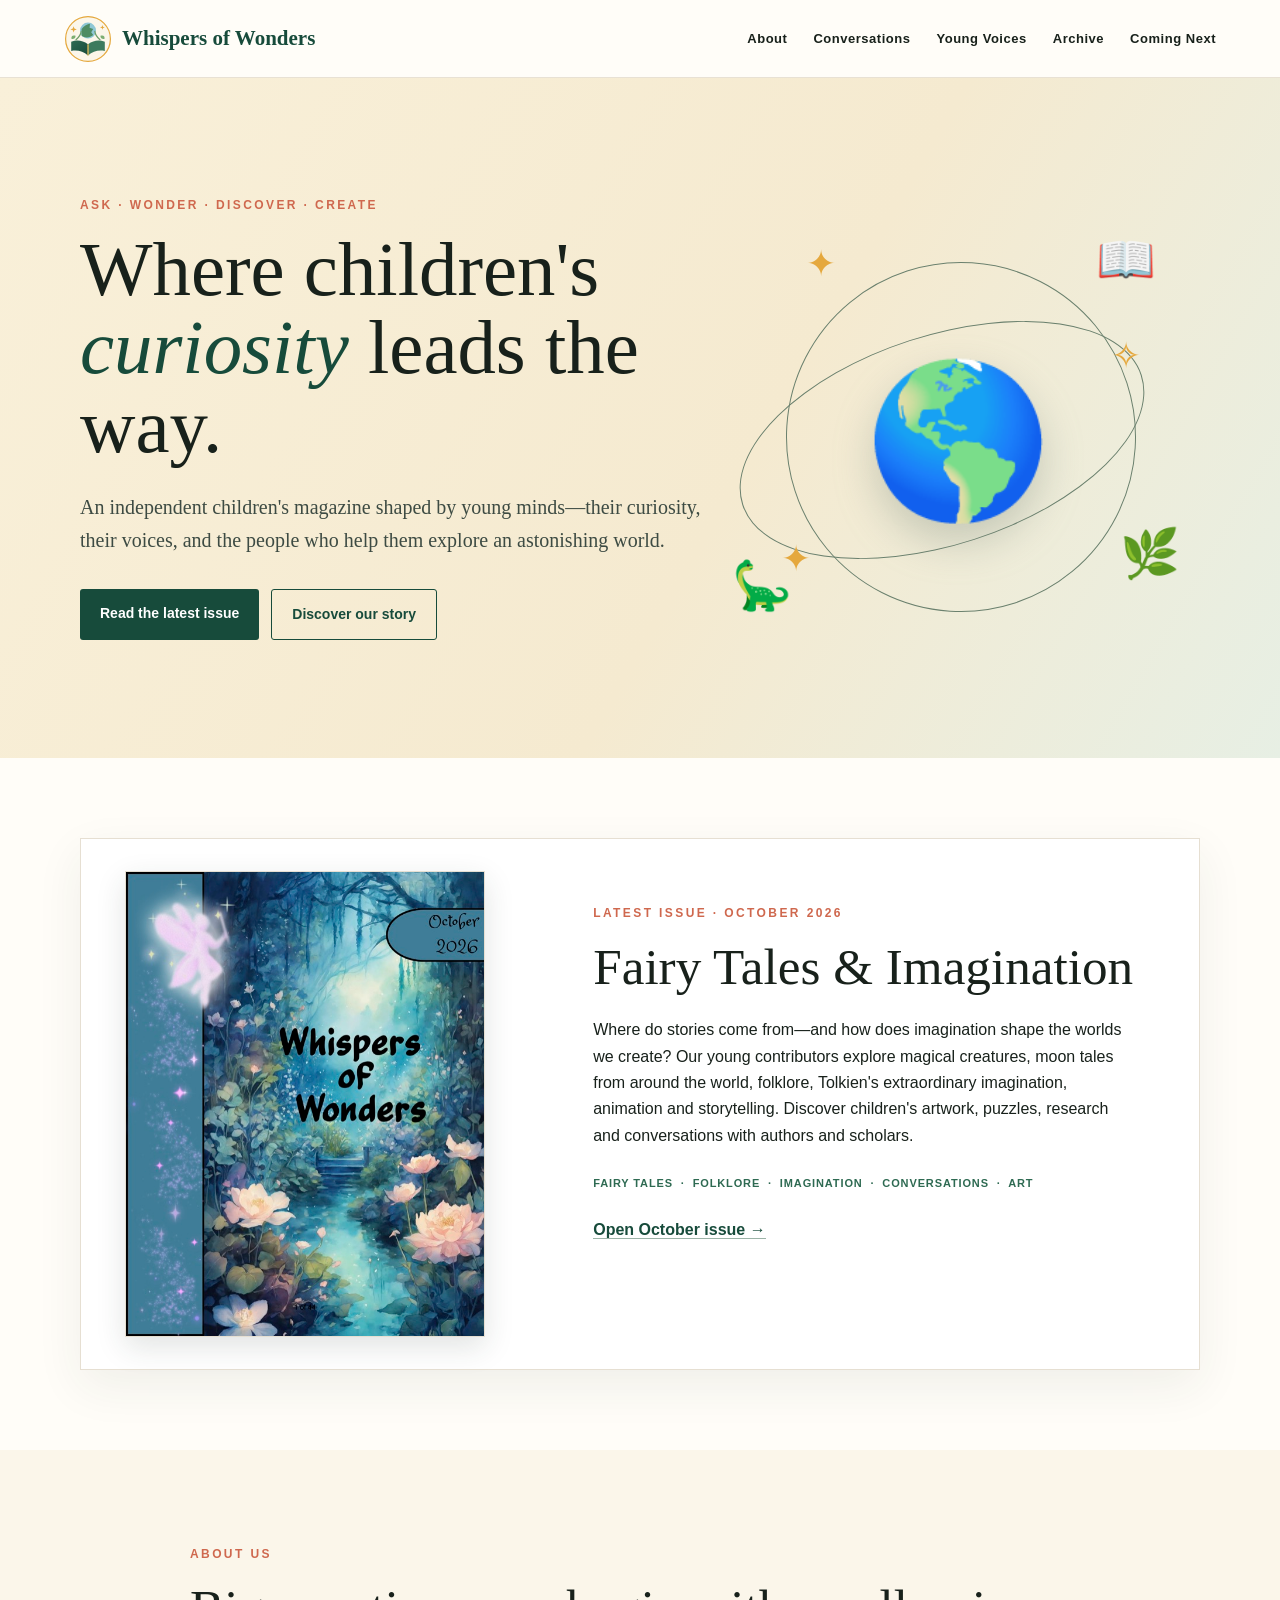
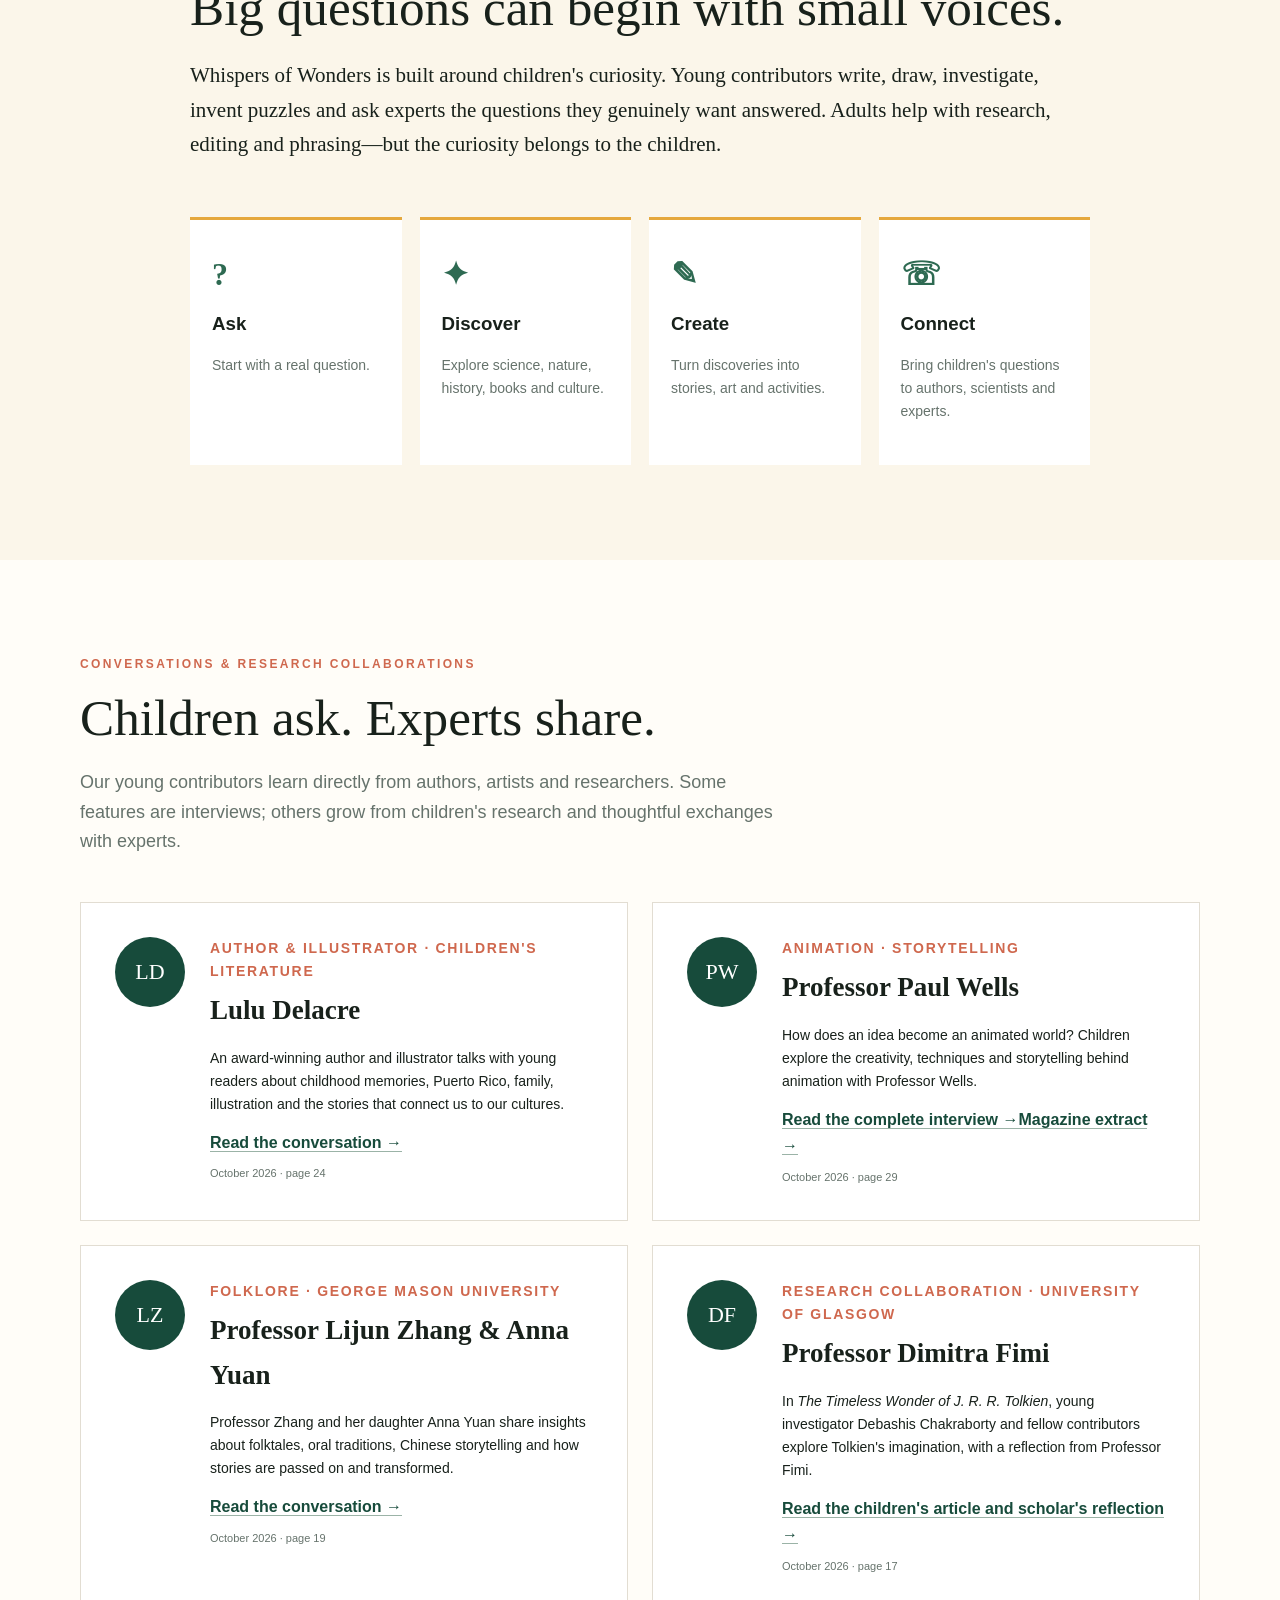
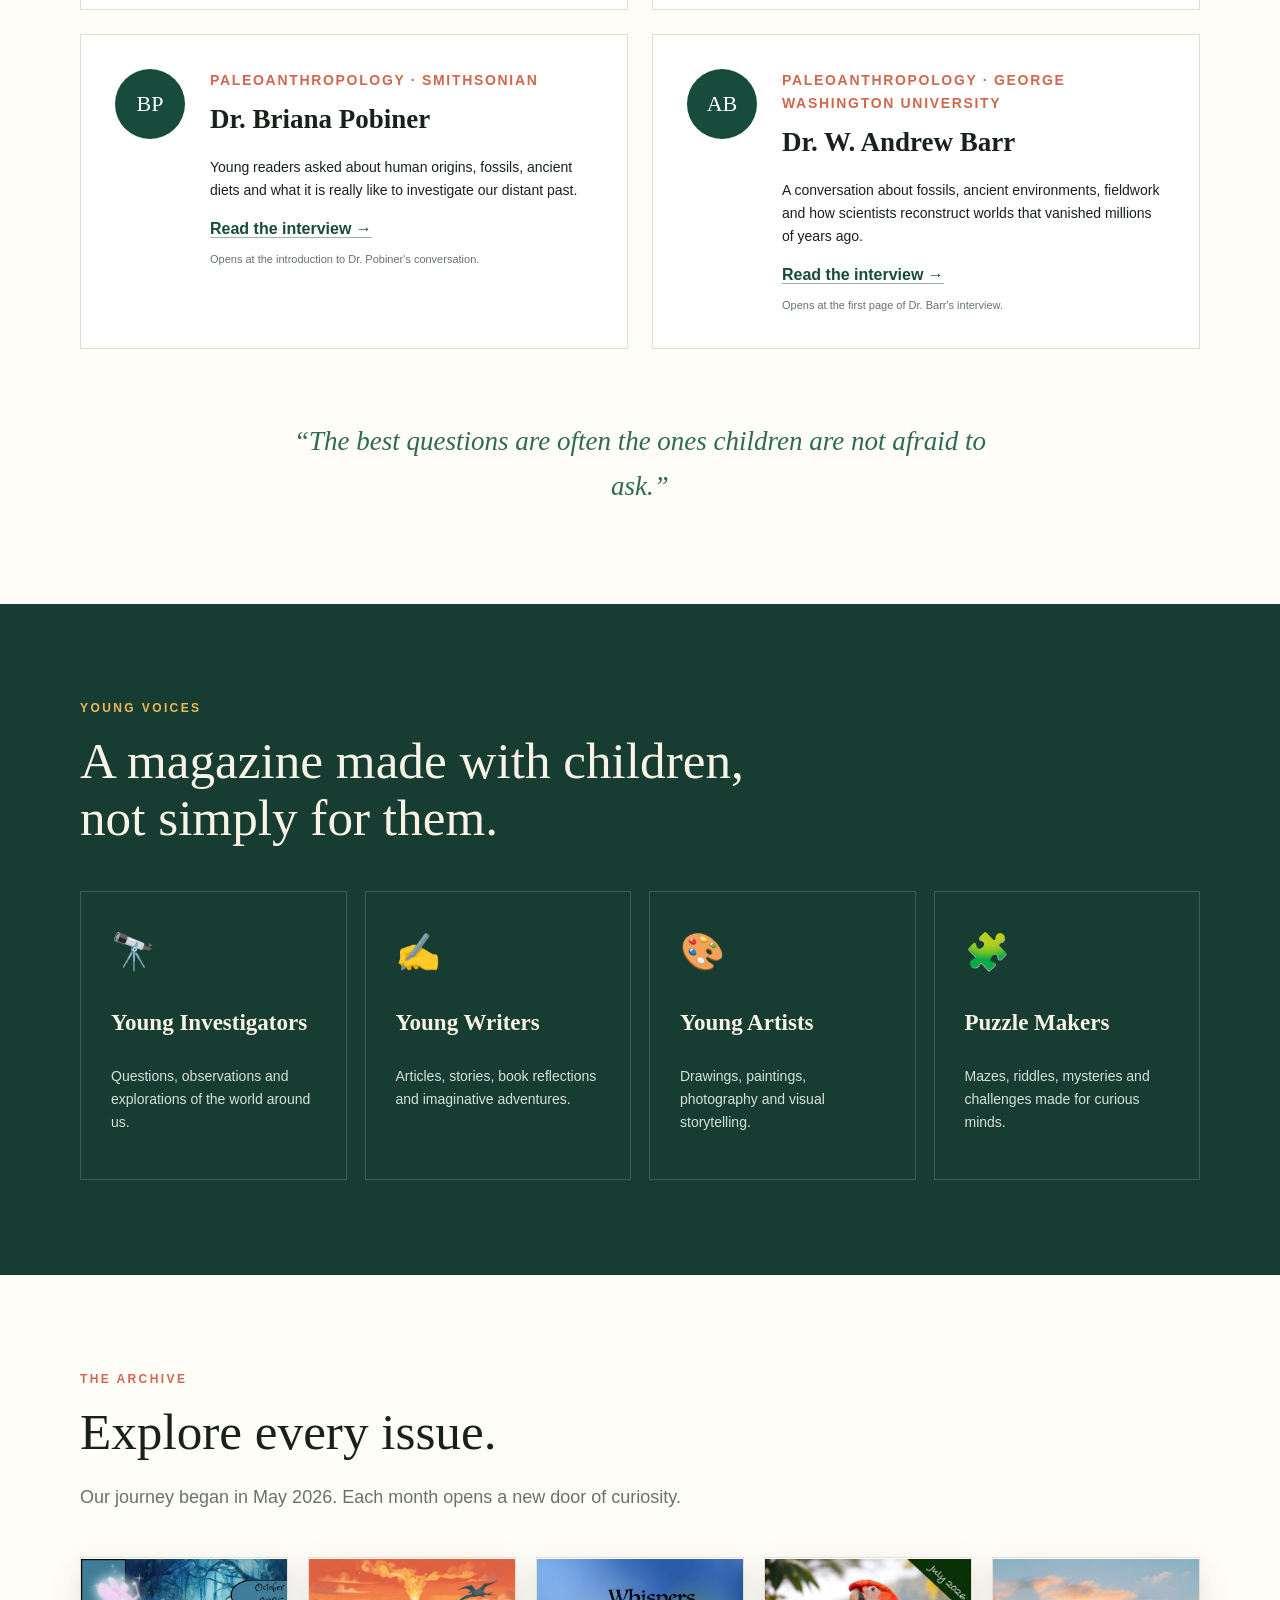
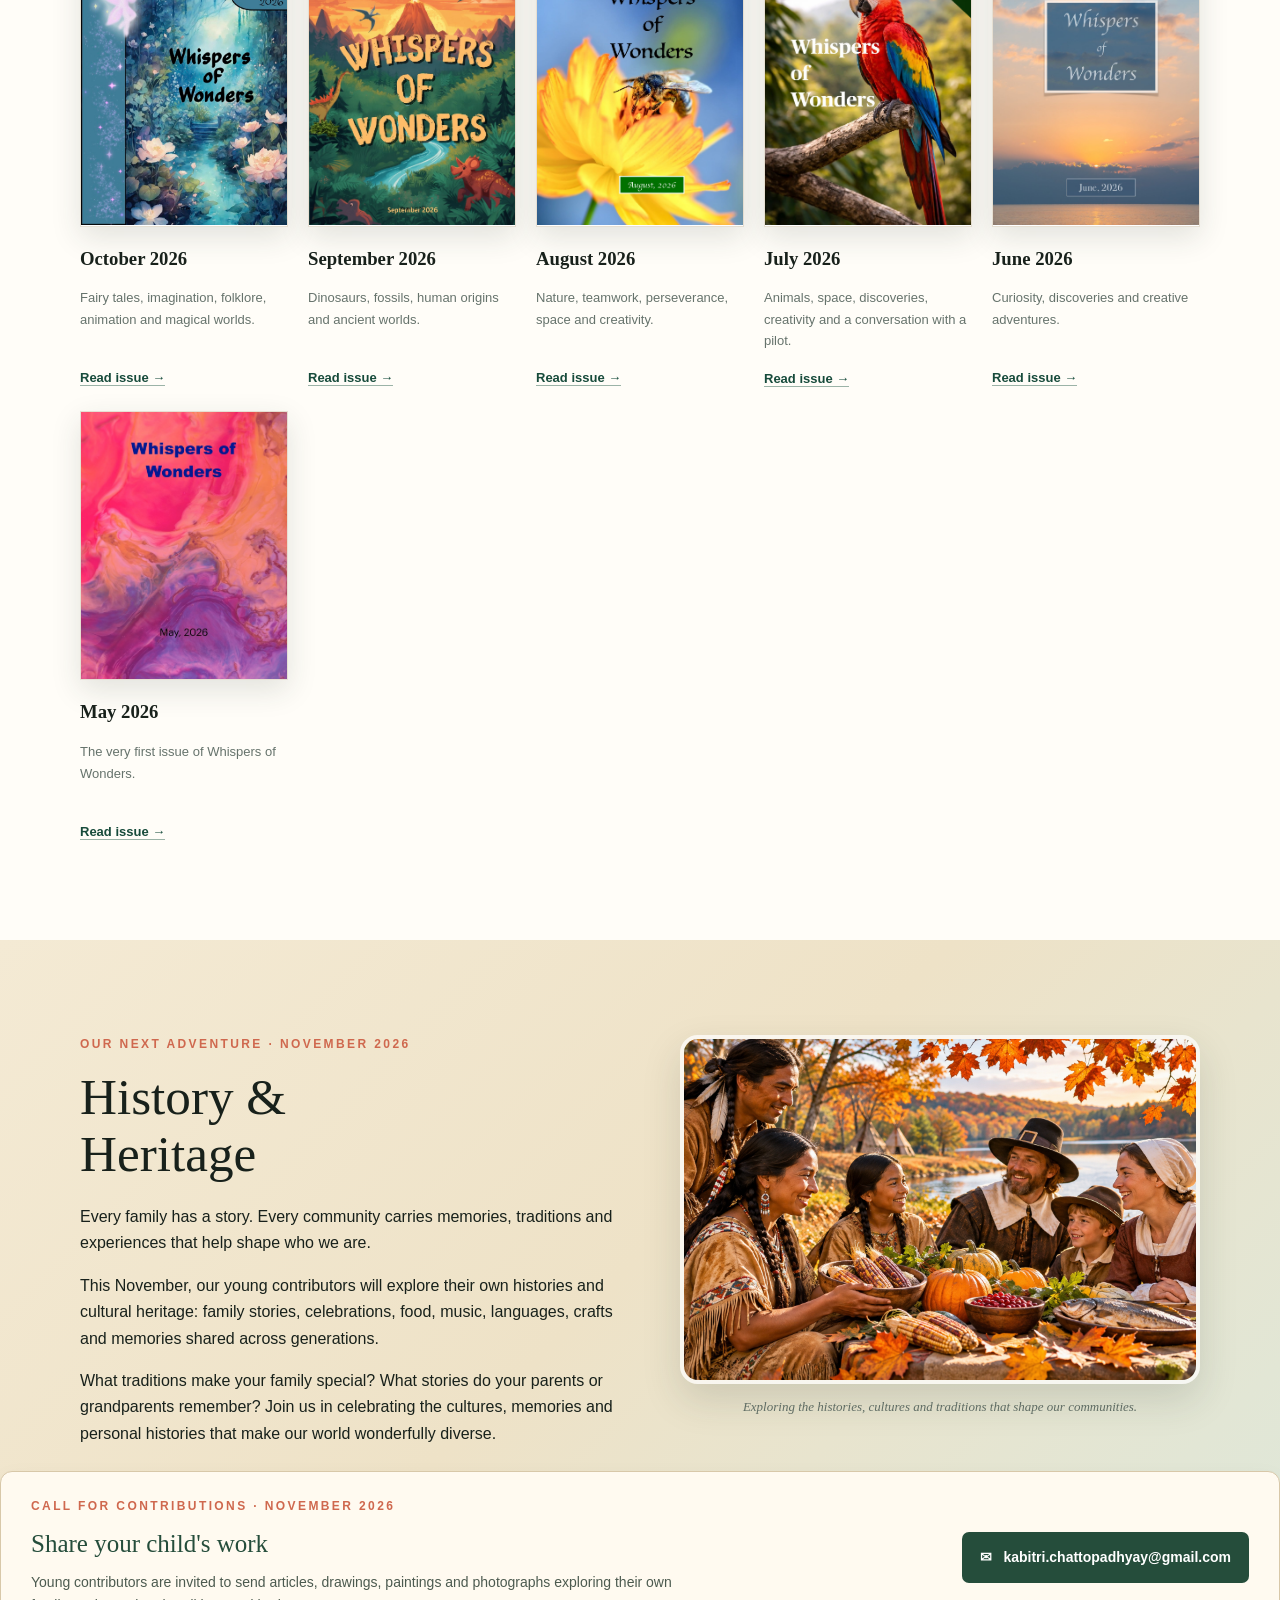
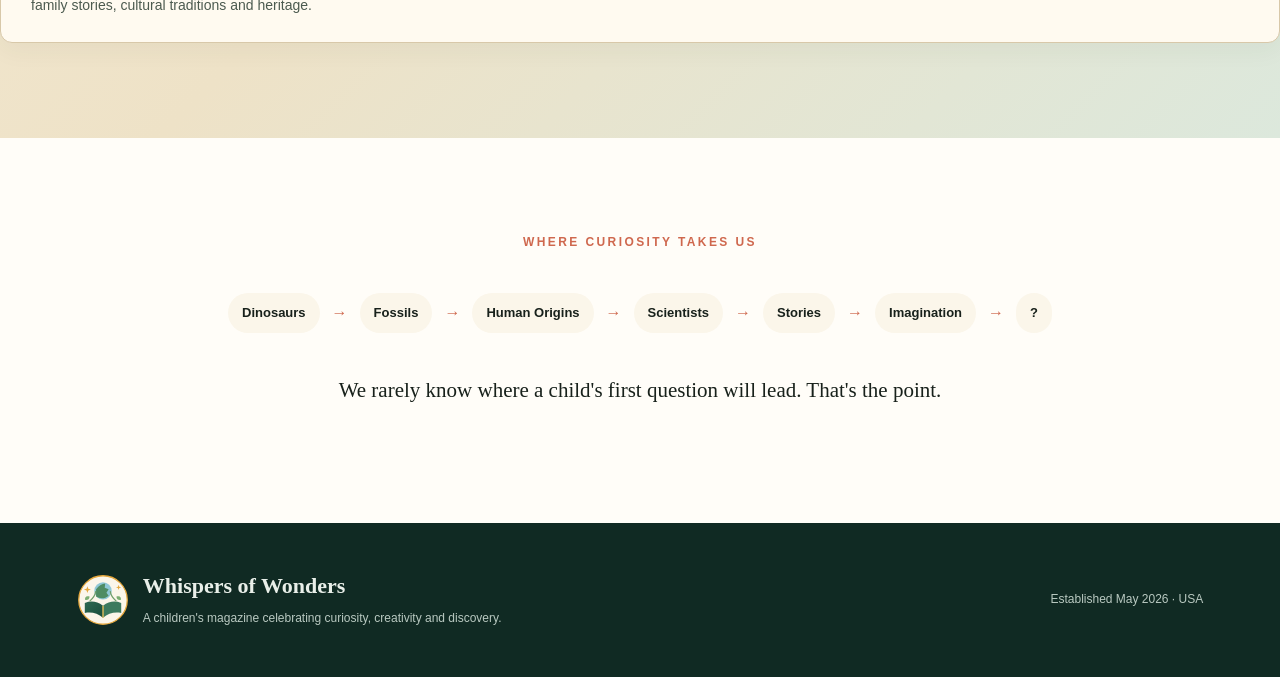
==== commit a5277abc: "Stack Professor Wells interview links vertically" ====
--- a/index.html
+++ b/index.html
@@ -4,7 +4,7 @@
 <main><section id="home" class="hero"><div class="hero-copy"><p class="eyebrow">ASK · WONDER · DISCOVER · CREATE</p><h1>Where children's<br><em>curiosity</em> leads the way.</h1><p class="lead">An independent children's magazine shaped by young minds—their curiosity, their voices, and the people who help them explore an astonishing world.</p><div class="actions"><a class="button primary" href="magazines/magazine_october_2026_web.pdf" target="_blank">Read the latest issue</a><a class="button secondary" href="#about">Discover our story</a></div></div><div class="hero-art" aria-label="Curiosity illustration"><div class="orbit o1"></div><div class="orbit o2"></div><span class="planet">🌎</span><span class="star s1">✦</span><span class="star s2">✧</span><span class="star s3">✦</span><span class="leaf">🌿</span><span class="book">📖</span><span class="dino">🦕</span></div></section>
 <section class="latest wrap"><div class="issue-card featured"><a class="cover-frame latest-cover" href="magazines/magazine_october_2026_web.pdf" target="_blank" aria-label="Open October 2026 issue" style="position:relative"><img src="images/covers/october-2026.jpg" alt="Cover of the October 2026 issue of Whispers of Wonders" loading="lazy"></a><div class="issue-copy"><p class="eyebrow">LATEST ISSUE · OCTOBER 2026</p><h2>Fairy Tales &amp; Imagination</h2><p>Where do stories come from—and how does imagination shape the worlds we create? Our young contributors explore magical creatures, moon tales from around the world, folklore, Tolkien's extraordinary imagination, animation and storytelling. Discover children's artwork, puzzles, research and conversations with authors and scholars.</p><p class="tags">FAIRY TALES &nbsp;·&nbsp; FOLKLORE &nbsp;·&nbsp; IMAGINATION &nbsp;·&nbsp; CONVERSATIONS &nbsp;·&nbsp; ART</p><a class="text-link" href="magazines/magazine_october_2026_web.pdf" target="_blank">Open October issue →</a></div></div></section>
 <section id="about" class="section soft"><div class="wrap narrow"><p class="eyebrow">ABOUT US</p><h2>Big questions can begin with small voices.</h2><p class="large">Whispers of Wonders is built around children's curiosity. Young contributors write, draw, investigate, invent puzzles and ask experts the questions they genuinely want answered. Adults help with research, editing and phrasing—but the curiosity belongs to the children.</p><div class="pillars"><article><b>?</b><h3>Ask</h3><p>Start with a real question.</p></article><article><b>✦</b><h3>Discover</h3><p>Explore science, nature, history, books and culture.</p></article><article><b>✎</b><h3>Create</h3><p>Turn discoveries into stories, art and activities.</p></article><article><b>☏</b><h3>Connect</h3><p>Bring children's questions to authors, scientists and experts.</p></article></div></div></section>
-<section id="conversations" class="section wrap"><p class="eyebrow">CONVERSATIONS &amp; RESEARCH COLLABORATIONS</p><h2>Children ask. Experts share.</h2><p class="intro">Our young contributors learn directly from authors, artists and researchers. Some features are interviews; others grow from children's research and thoughtful exchanges with experts.</p><div class="conversation-grid"><article class="conversation"><div class="avatar">LD</div><div><p class="role">AUTHOR &amp; ILLUSTRATOR · CHILDREN'S LITERATURE</p><h3>Lulu Delacre</h3><p>An award-winning author and illustrator talks with young readers about childhood memories, Puerto Rico, family, illustration and the stories that connect us to our cultures.</p><a href="magazines/magazine_october_2026_web.pdf#page=24" target="_blank">Read the conversation →</a><small class="page-note">October 2026 · page 24</small></div></article><article class="conversation"><div class="avatar">PW</div><div><p class="role">ANIMATION · STORYTELLING</p><h3>Professor Paul Wells</h3><p>How does an idea become an animated world? Children explore the creativity, techniques and storytelling behind animation with Professor Wells.</p><a href="professor-paul-wells-interview.html">Read the complete interview →</a> <span aria-hidden="true">·</span> <a href="magazines/magazine_october_2026_web.pdf#page=29" target="_blank">Magazine extract →</a><small class="page-note">October 2026 · page 29</small></div></article><article class="conversation"><div class="avatar">LZ</div><div><p class="role">FOLKLORE · GEORGE MASON UNIVERSITY</p><h3>Professor Lijun Zhang &amp; Anna Yuan</h3><p>Professor Zhang and her daughter Anna Yuan share insights about folktales, oral traditions, Chinese storytelling and how stories are passed on and transformed.</p><a href="magazines/magazine_october_2026_web.pdf#page=19" target="_blank">Read the conversation →</a><small class="page-note">October 2026 · page 19</small></div></article><article class="conversation"><div class="avatar">DF</div><div><p class="role">RESEARCH COLLABORATION · UNIVERSITY OF GLASGOW</p><h3>Professor Dimitra Fimi</h3><p>In <em>The Timeless Wonder of J. R. R. Tolkien</em>, young investigator Debashis Chakraborty and fellow contributors explore Tolkien's imagination, with a reflection from Professor Fimi.</p><a href="magazines/magazine_october_2026_web.pdf#page=17" target="_blank">Read the children's article and scholar's reflection →</a><small class="page-note">October 2026 · page 17</small></div></article><article class="conversation"><div class="avatar">BP</div><div><p class="role">PALEOANTHROPOLOGY · SMITHSONIAN</p><h3>Dr. Briana Pobiner</h3><p>Young readers asked about human origins, fossils, ancient diets and what it is really like to investigate our distant past.</p><a href="magazines/magazine_september_2026_web.pdf#page=16" target="_blank">Read the interview →</a><small class="page-note">Opens at the introduction to Dr. Pobiner's conversation.</small></div></article><article class="conversation"><div class="avatar">AB</div><div><p class="role">PALEOANTHROPOLOGY · GEORGE WASHINGTON UNIVERSITY</p><h3>Dr. W. Andrew Barr</h3><p>A conversation about fossils, ancient environments, fieldwork and how scientists reconstruct worlds that vanished millions of years ago.</p><a href="magazines/magazine_september_2026_web.pdf#page=12" target="_blank">Read the interview →</a><small class="page-note">Opens at the first page of Dr. Barr's interview.</small></div></article></div><blockquote>“The best questions are often the ones children are not afraid to ask.”</blockquote></section>
+<section id="conversations" class="section wrap"><p class="eyebrow">CONVERSATIONS &amp; RESEARCH COLLABORATIONS</p><h2>Children ask. Experts share.</h2><p class="intro">Our young contributors learn directly from authors, artists and researchers. Some features are interviews; others grow from children's research and thoughtful exchanges with experts.</p><div class="conversation-grid"><article class="conversation"><div class="avatar">LD</div><div><p class="role">AUTHOR &amp; ILLUSTRATOR · CHILDREN'S LITERATURE</p><h3>Lulu Delacre</h3><p>An award-winning author and illustrator talks with young readers about childhood memories, Puerto Rico, family, illustration and the stories that connect us to our cultures.</p><a href="magazines/magazine_october_2026_web.pdf#page=24" target="_blank">Read the conversation →</a><small class="page-note">October 2026 · page 24</small></div></article><article class="conversation"><div class="avatar">PW</div><div><p class="role">ANIMATION · STORYTELLING</p><h3>Professor Paul Wells</h3><p>How does an idea become an animated world? Children explore the creativity, techniques and storytelling behind animation with Professor Wells.</p><div class="wells-links"><a href="professor-paul-wells-interview.html">Read the complete interview →</a><a href="magazines/magazine_october_2026_web.pdf#page=29" target="_blank">Magazine extract →</a></div><small class="page-note">October 2026 · page 29</small></div></article><article class="conversation"><div class="avatar">LZ</div><div><p class="role">FOLKLORE · GEORGE MASON UNIVERSITY</p><h3>Professor Lijun Zhang &amp; Anna Yuan</h3><p>Professor Zhang and her daughter Anna Yuan share insights about folktales, oral traditions, Chinese storytelling and how stories are passed on and transformed.</p><a href="magazines/magazine_october_2026_web.pdf#page=19" target="_blank">Read the conversation →</a><small class="page-note">October 2026 · page 19</small></div></article><article class="conversation"><div class="avatar">DF</div><div><p class="role">RESEARCH COLLABORATION · UNIVERSITY OF GLASGOW</p><h3>Professor Dimitra Fimi</h3><p>In <em>The Timeless Wonder of J. R. R. Tolkien</em>, young investigator Debashis Chakraborty and fellow contributors explore Tolkien's imagination, with a reflection from Professor Fimi.</p><a href="magazines/magazine_october_2026_web.pdf#page=17" target="_blank">Read the children's article and scholar's reflection →</a><small class="page-note">October 2026 · page 17</small></div></article><article class="conversation"><div class="avatar">BP</div><div><p class="role">PALEOANTHROPOLOGY · SMITHSONIAN</p><h3>Dr. Briana Pobiner</h3><p>Young readers asked about human origins, fossils, ancient diets and what it is really like to investigate our distant past.</p><a href="magazines/magazine_september_2026_web.pdf#page=16" target="_blank">Read the interview →</a><small class="page-note">Opens at the introduction to Dr. Pobiner's conversation.</small></div></article><article class="conversation"><div class="avatar">AB</div><div><p class="role">PALEOANTHROPOLOGY · GEORGE WASHINGTON UNIVERSITY</p><h3>Dr. W. Andrew Barr</h3><p>A conversation about fossils, ancient environments, fieldwork and how scientists reconstruct worlds that vanished millions of years ago.</p><a href="magazines/magazine_september_2026_web.pdf#page=12" target="_blank">Read the interview →</a><small class="page-note">Opens at the first page of Dr. Barr's interview.</small></div></article></div><blockquote>“The best questions are often the ones children are not afraid to ask.”</blockquote></section>
 <section id="young-voices" class="section dark"><div class="wrap"><p class="eyebrow">YOUNG VOICES</p><h2>A magazine made with children,<br>not simply for them.</h2><div class="voice-grid"><article><span>🔭</span><h3>Young Investigators</h3><p>Questions, observations and explorations of the world around us.</p></article><article><span>✍️</span><h3>Young Writers</h3><p>Articles, stories, book reflections and imaginative adventures.</p></article><article><span>🎨</span><h3>Young Artists</h3><p>Drawings, paintings, photography and visual storytelling.</p></article><article><span>🧩</span><h3>Puzzle Makers</h3><p>Mazes, riddles, mysteries and challenges made for curious minds.</p></article></div></div></section>
 <section id="archive" class="section wrap"><p class="eyebrow">THE ARCHIVE</p><h2>Explore every issue.</h2><p class="intro">Our journey began in May 2026. Each month opens a new door of curiosity.</p><div class="archive-grid"><article class="archive-card"><a class="cover-frame archive-cover" href="magazines/magazine_october_2026_web.pdf" target="_blank" aria-label="Open October 2026 issue"><img src="images/covers/october-2026.jpg" alt="Cover of the October 2026 issue of Whispers of Wonders" loading="lazy"></a><h3>October 2026</h3><p>Fairy tales, imagination, folklore, animation and magical worlds.</p><a href="magazines/magazine_october_2026_web.pdf" target="_blank">Read issue →</a></article>
 
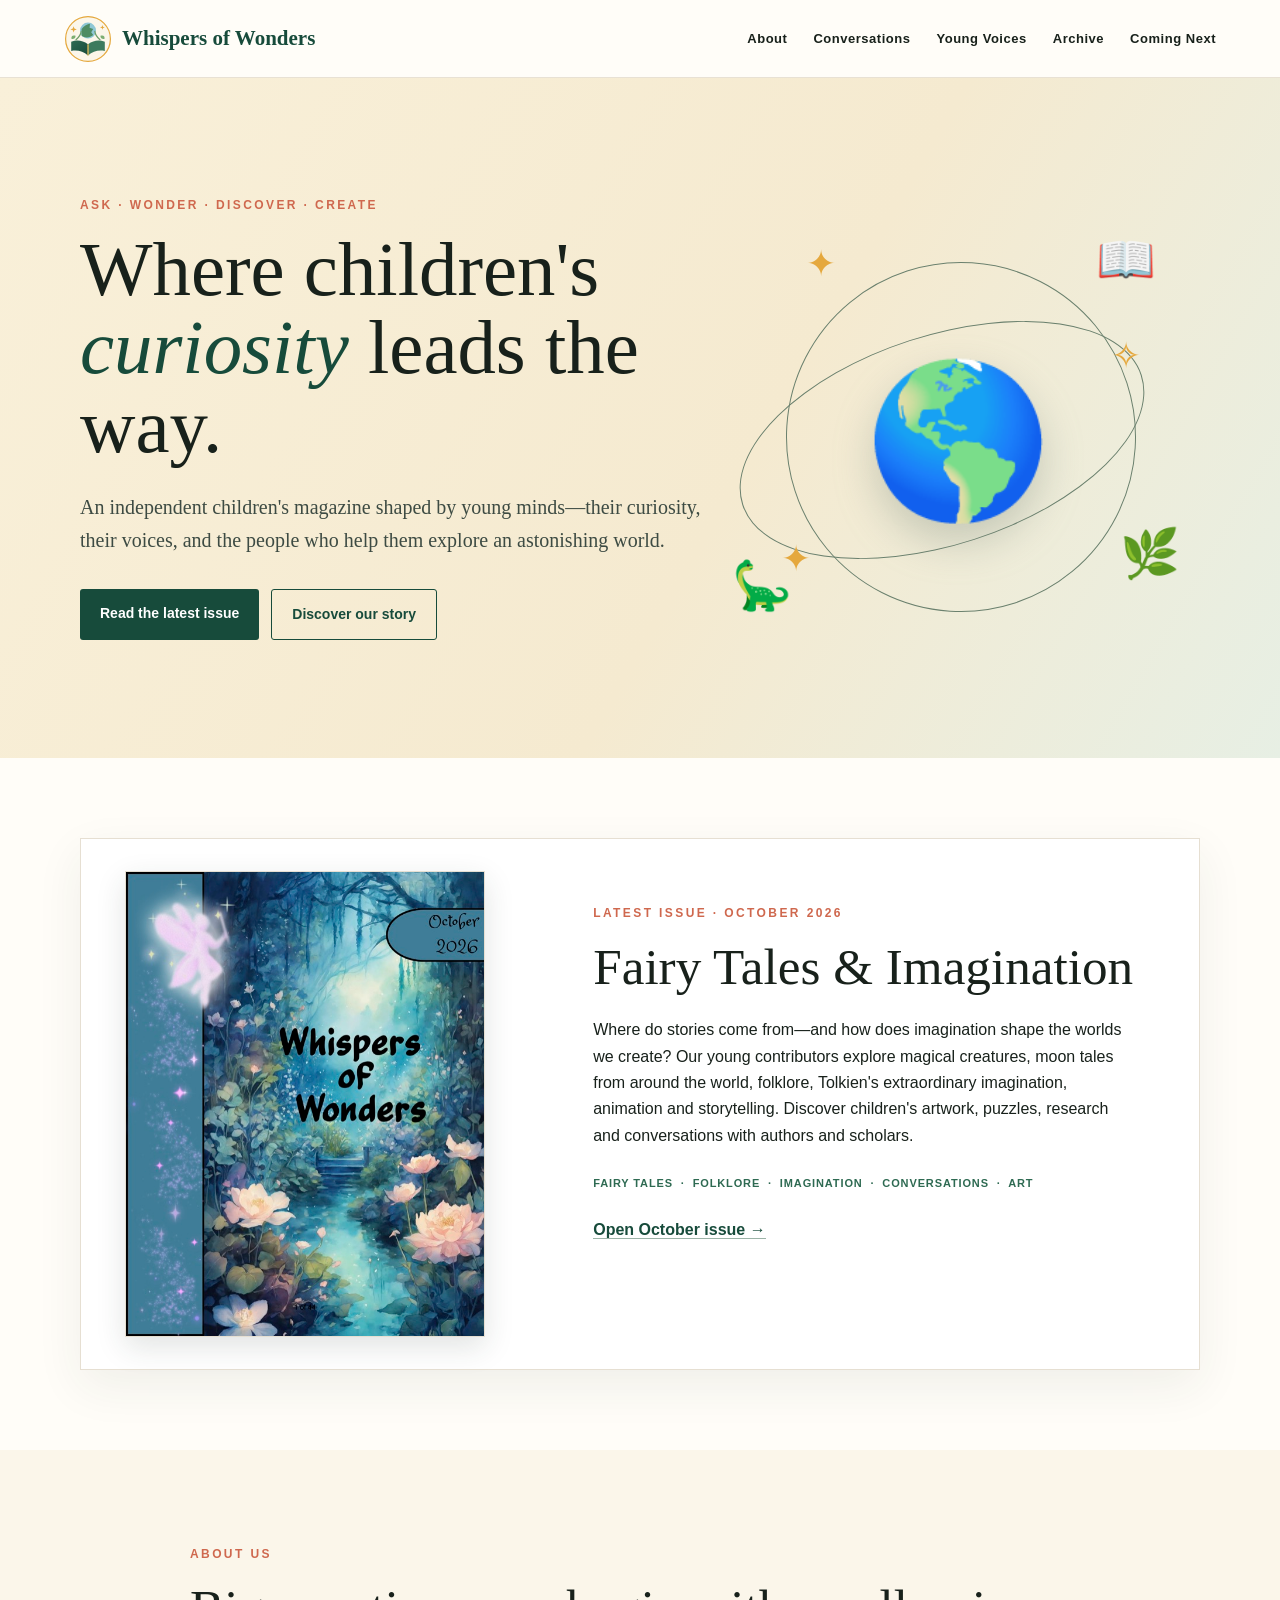
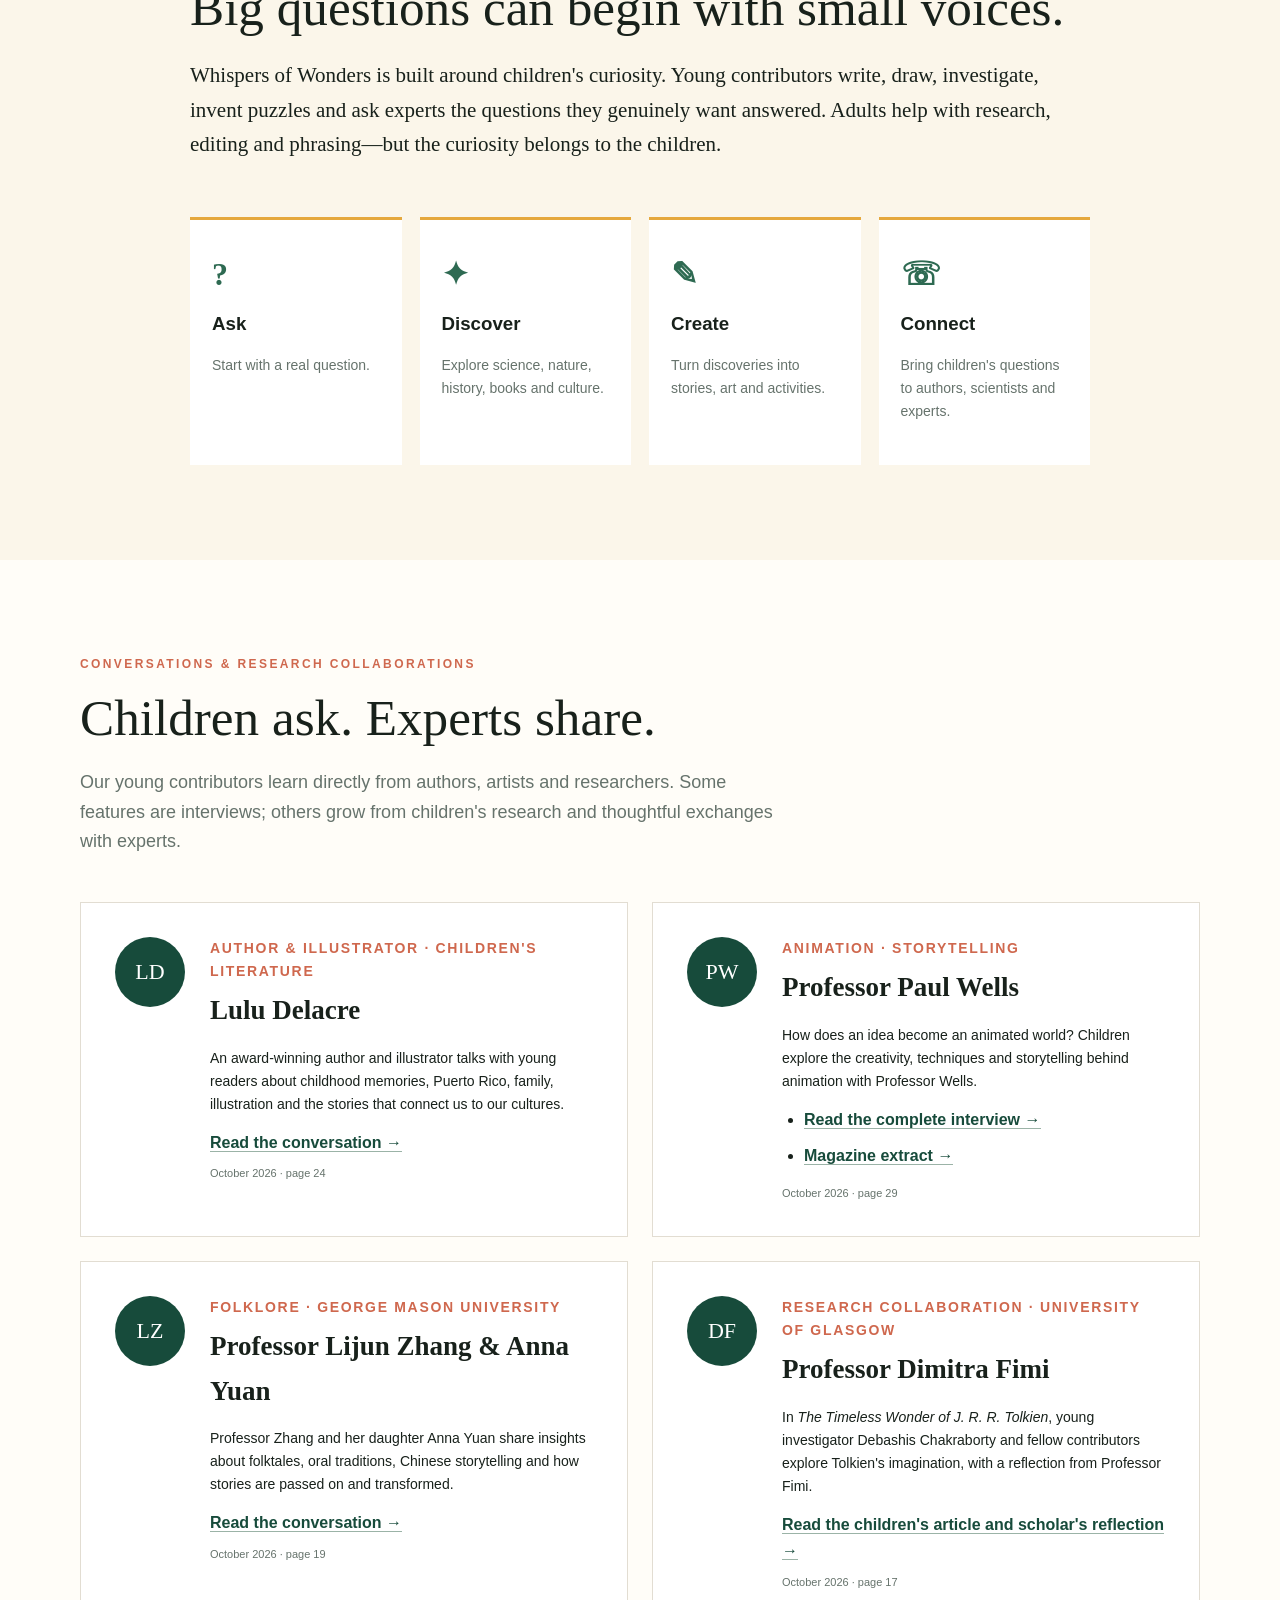
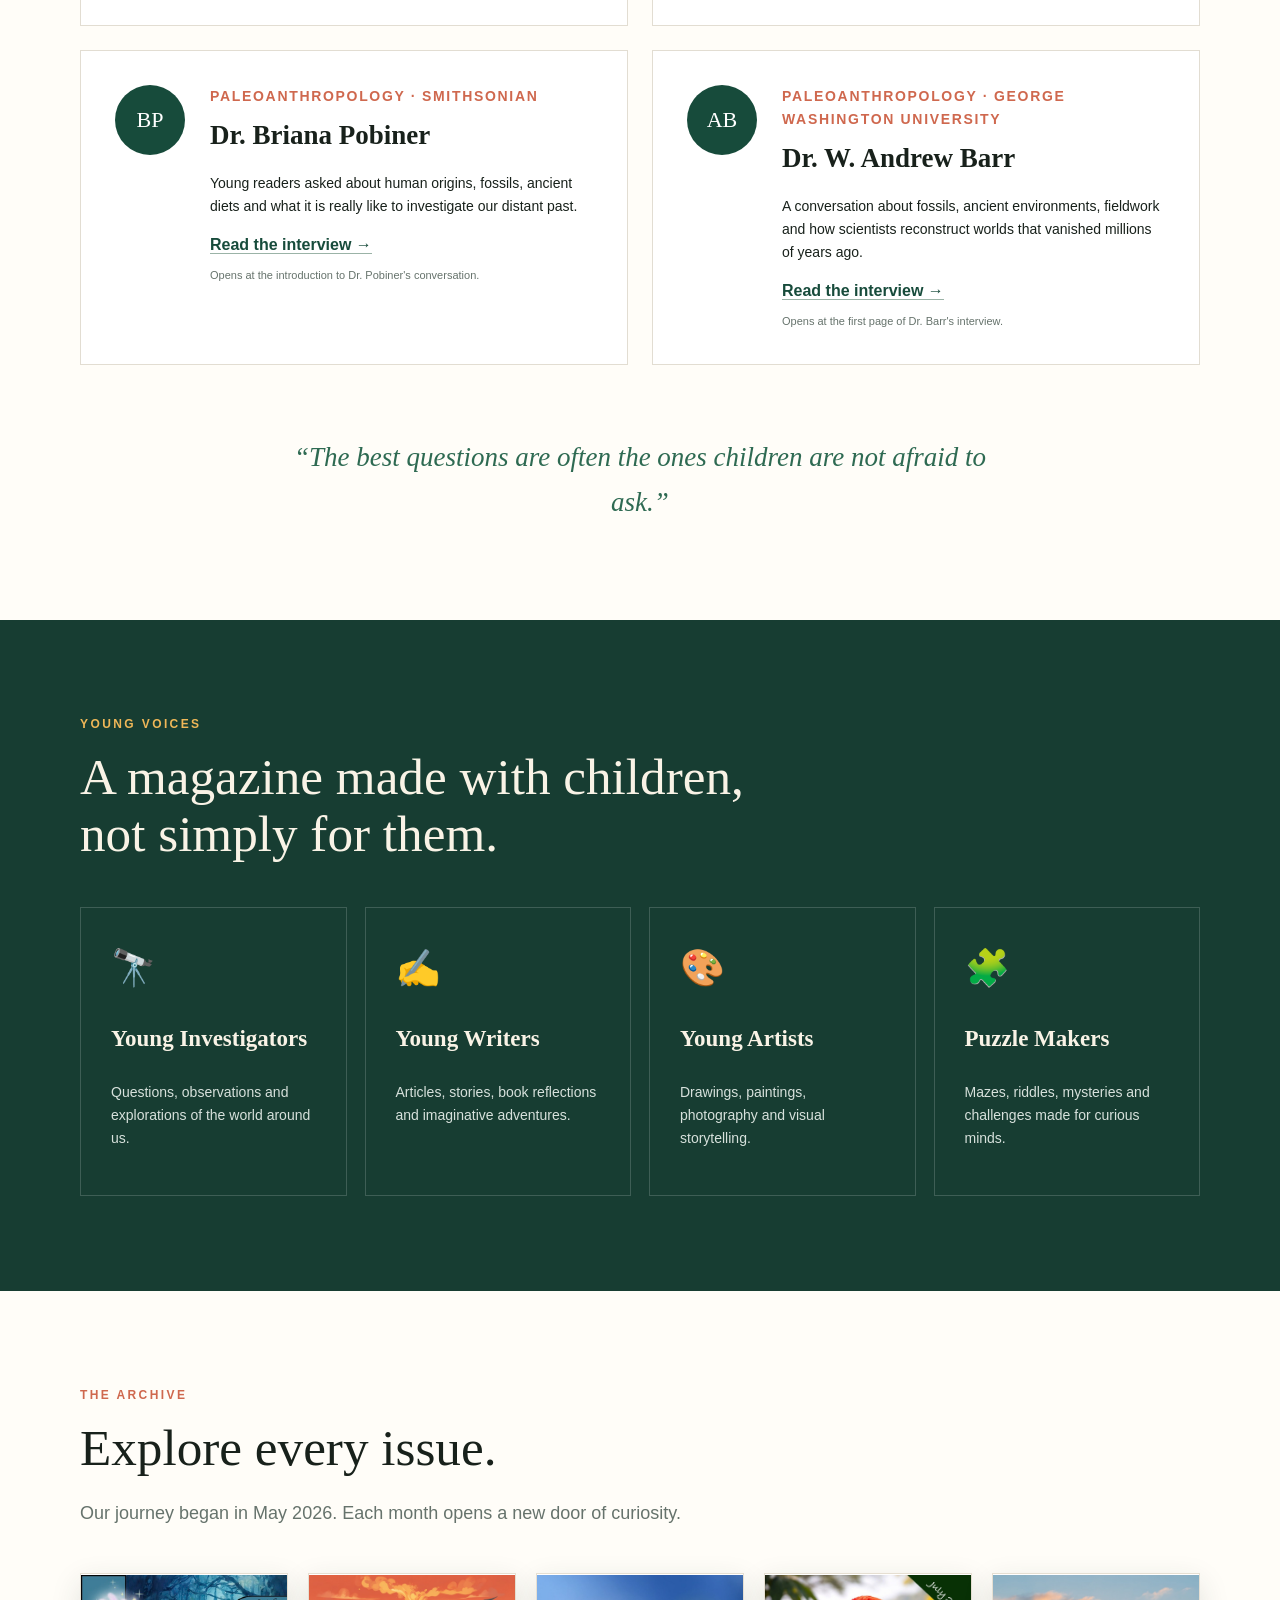
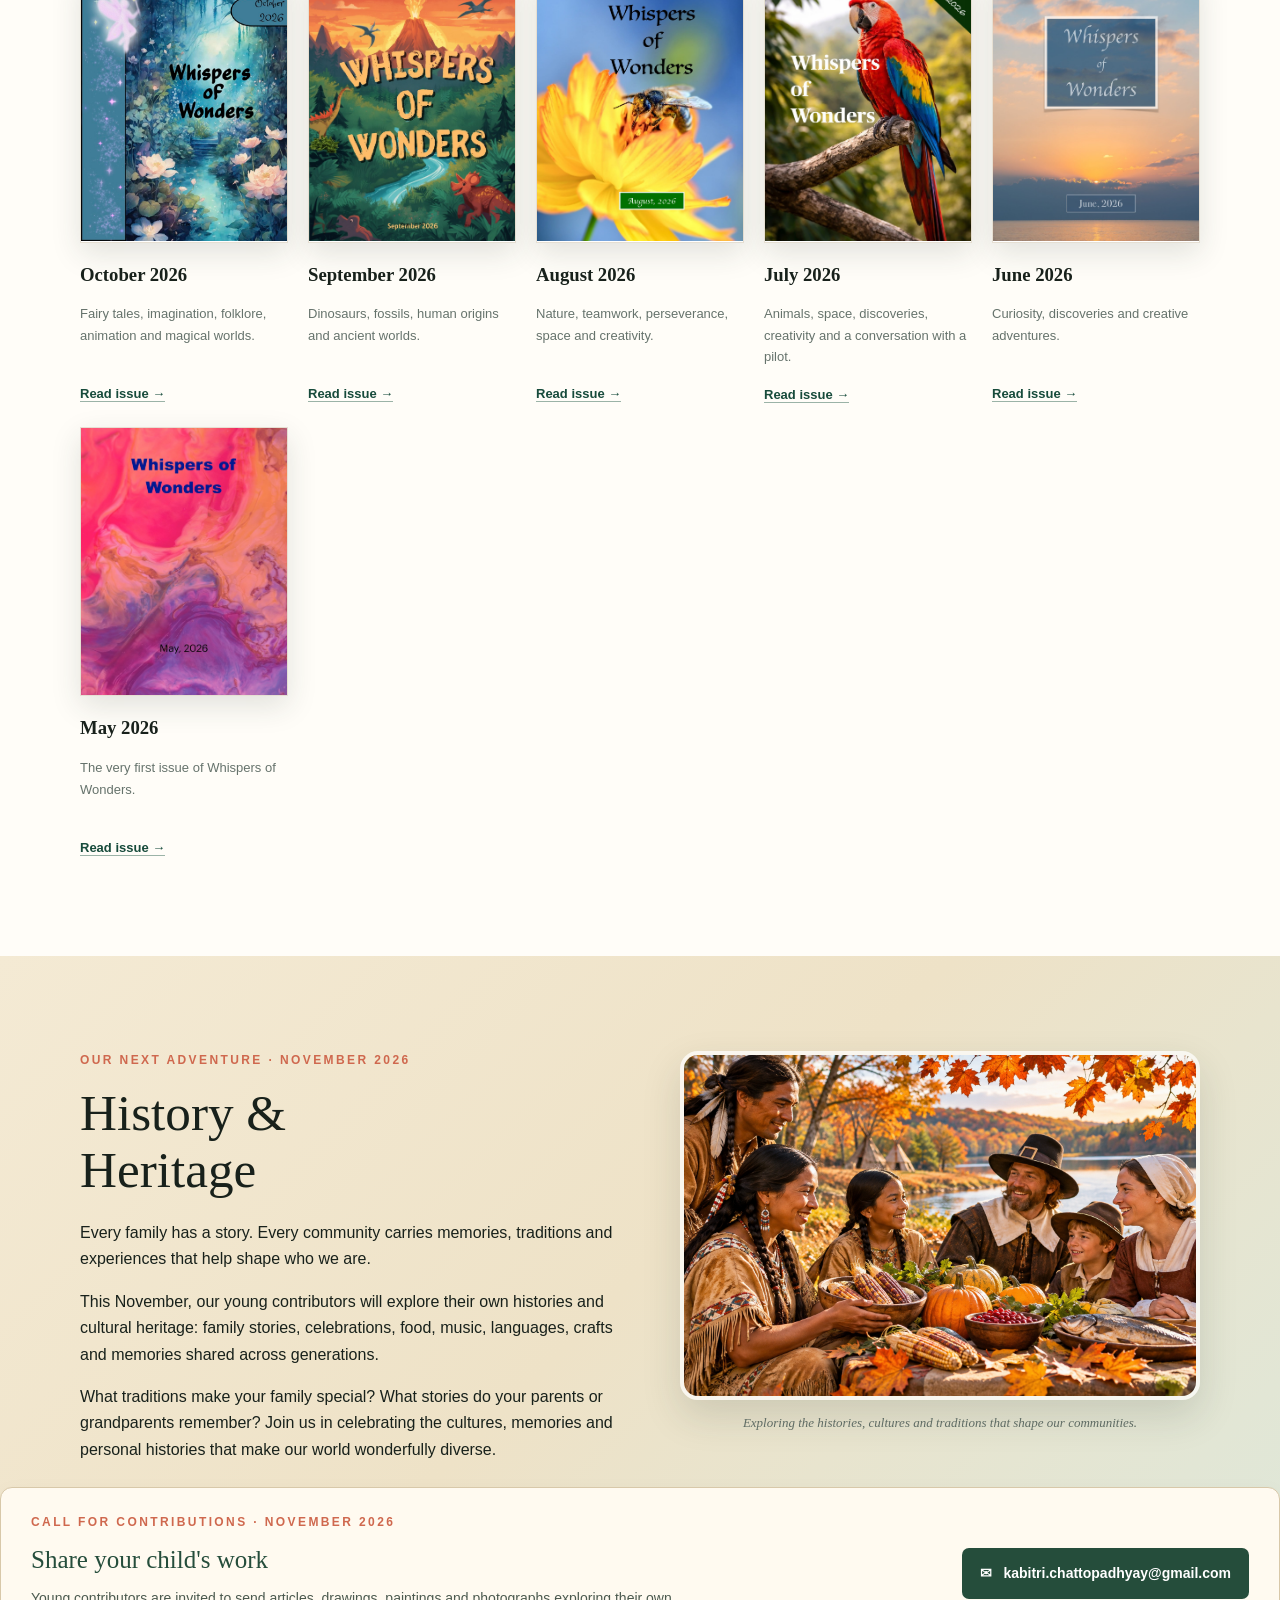
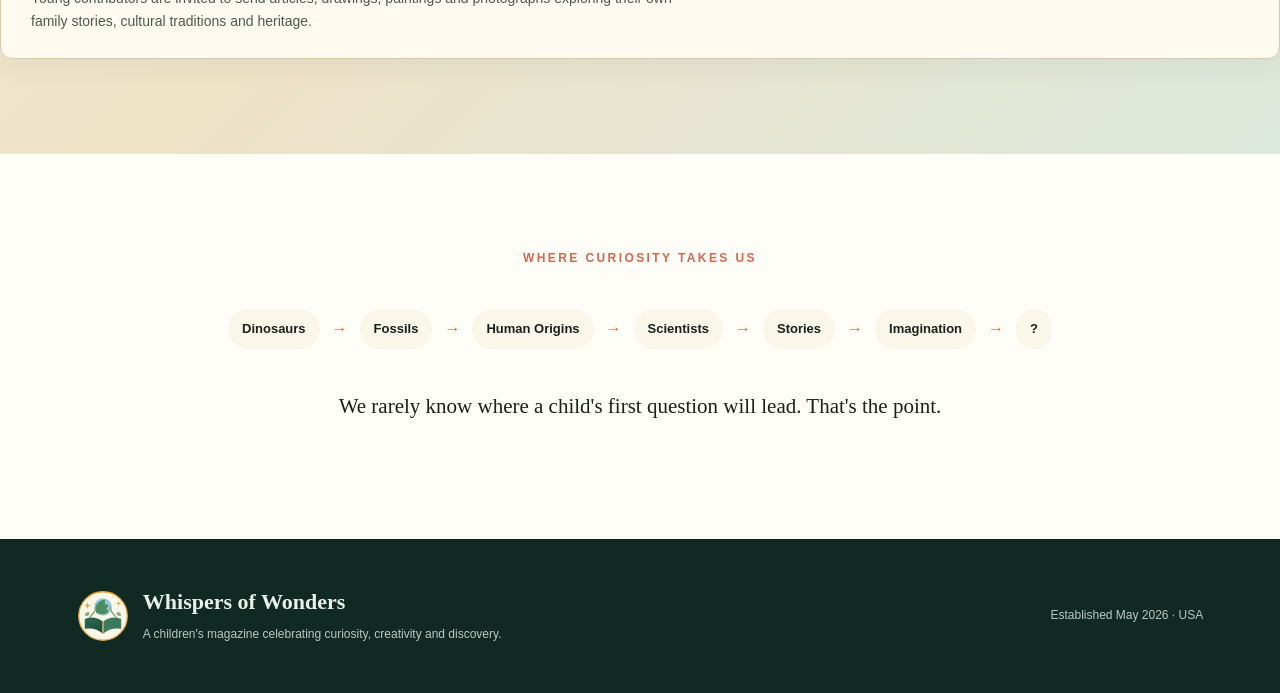
==== commit acc34be9: "Show Wells interview links as separate bulleted list items" ====
--- a/index.html
+++ b/index.html
@@ -4,7 +4,7 @@
 <main><section id="home" class="hero"><div class="hero-copy"><p class="eyebrow">ASK · WONDER · DISCOVER · CREATE</p><h1>Where children's<br><em>curiosity</em> leads the way.</h1><p class="lead">An independent children's magazine shaped by young minds—their curiosity, their voices, and the people who help them explore an astonishing world.</p><div class="actions"><a class="button primary" href="magazines/magazine_october_2026_web.pdf" target="_blank">Read the latest issue</a><a class="button secondary" href="#about">Discover our story</a></div></div><div class="hero-art" aria-label="Curiosity illustration"><div class="orbit o1"></div><div class="orbit o2"></div><span class="planet">🌎</span><span class="star s1">✦</span><span class="star s2">✧</span><span class="star s3">✦</span><span class="leaf">🌿</span><span class="book">📖</span><span class="dino">🦕</span></div></section>
 <section class="latest wrap"><div class="issue-card featured"><a class="cover-frame latest-cover" href="magazines/magazine_october_2026_web.pdf" target="_blank" aria-label="Open October 2026 issue" style="position:relative"><img src="images/covers/october-2026.jpg" alt="Cover of the October 2026 issue of Whispers of Wonders" loading="lazy"></a><div class="issue-copy"><p class="eyebrow">LATEST ISSUE · OCTOBER 2026</p><h2>Fairy Tales &amp; Imagination</h2><p>Where do stories come from—and how does imagination shape the worlds we create? Our young contributors explore magical creatures, moon tales from around the world, folklore, Tolkien's extraordinary imagination, animation and storytelling. Discover children's artwork, puzzles, research and conversations with authors and scholars.</p><p class="tags">FAIRY TALES &nbsp;·&nbsp; FOLKLORE &nbsp;·&nbsp; IMAGINATION &nbsp;·&nbsp; CONVERSATIONS &nbsp;·&nbsp; ART</p><a class="text-link" href="magazines/magazine_october_2026_web.pdf" target="_blank">Open October issue →</a></div></div></section>
 <section id="about" class="section soft"><div class="wrap narrow"><p class="eyebrow">ABOUT US</p><h2>Big questions can begin with small voices.</h2><p class="large">Whispers of Wonders is built around children's curiosity. Young contributors write, draw, investigate, invent puzzles and ask experts the questions they genuinely want answered. Adults help with research, editing and phrasing—but the curiosity belongs to the children.</p><div class="pillars"><article><b>?</b><h3>Ask</h3><p>Start with a real question.</p></article><article><b>✦</b><h3>Discover</h3><p>Explore science, nature, history, books and culture.</p></article><article><b>✎</b><h3>Create</h3><p>Turn discoveries into stories, art and activities.</p></article><article><b>☏</b><h3>Connect</h3><p>Bring children's questions to authors, scientists and experts.</p></article></div></div></section>
-<section id="conversations" class="section wrap"><p class="eyebrow">CONVERSATIONS &amp; RESEARCH COLLABORATIONS</p><h2>Children ask. Experts share.</h2><p class="intro">Our young contributors learn directly from authors, artists and researchers. Some features are interviews; others grow from children's research and thoughtful exchanges with experts.</p><div class="conversation-grid"><article class="conversation"><div class="avatar">LD</div><div><p class="role">AUTHOR &amp; ILLUSTRATOR · CHILDREN'S LITERATURE</p><h3>Lulu Delacre</h3><p>An award-winning author and illustrator talks with young readers about childhood memories, Puerto Rico, family, illustration and the stories that connect us to our cultures.</p><a href="magazines/magazine_october_2026_web.pdf#page=24" target="_blank">Read the conversation →</a><small class="page-note">October 2026 · page 24</small></div></article><article class="conversation"><div class="avatar">PW</div><div><p class="role">ANIMATION · STORYTELLING</p><h3>Professor Paul Wells</h3><p>How does an idea become an animated world? Children explore the creativity, techniques and storytelling behind animation with Professor Wells.</p><div class="wells-links"><a href="professor-paul-wells-interview.html">Read the complete interview →</a><a href="magazines/magazine_october_2026_web.pdf#page=29" target="_blank">Magazine extract →</a></div><small class="page-note">October 2026 · page 29</small></div></article><article class="conversation"><div class="avatar">LZ</div><div><p class="role">FOLKLORE · GEORGE MASON UNIVERSITY</p><h3>Professor Lijun Zhang &amp; Anna Yuan</h3><p>Professor Zhang and her daughter Anna Yuan share insights about folktales, oral traditions, Chinese storytelling and how stories are passed on and transformed.</p><a href="magazines/magazine_october_2026_web.pdf#page=19" target="_blank">Read the conversation →</a><small class="page-note">October 2026 · page 19</small></div></article><article class="conversation"><div class="avatar">DF</div><div><p class="role">RESEARCH COLLABORATION · UNIVERSITY OF GLASGOW</p><h3>Professor Dimitra Fimi</h3><p>In <em>The Timeless Wonder of J. R. R. Tolkien</em>, young investigator Debashis Chakraborty and fellow contributors explore Tolkien's imagination, with a reflection from Professor Fimi.</p><a href="magazines/magazine_october_2026_web.pdf#page=17" target="_blank">Read the children's article and scholar's reflection →</a><small class="page-note">October 2026 · page 17</small></div></article><article class="conversation"><div class="avatar">BP</div><div><p class="role">PALEOANTHROPOLOGY · SMITHSONIAN</p><h3>Dr. Briana Pobiner</h3><p>Young readers asked about human origins, fossils, ancient diets and what it is really like to investigate our distant past.</p><a href="magazines/magazine_september_2026_web.pdf#page=16" target="_blank">Read the interview →</a><small class="page-note">Opens at the introduction to Dr. Pobiner's conversation.</small></div></article><article class="conversation"><div class="avatar">AB</div><div><p class="role">PALEOANTHROPOLOGY · GEORGE WASHINGTON UNIVERSITY</p><h3>Dr. W. Andrew Barr</h3><p>A conversation about fossils, ancient environments, fieldwork and how scientists reconstruct worlds that vanished millions of years ago.</p><a href="magazines/magazine_september_2026_web.pdf#page=12" target="_blank">Read the interview →</a><small class="page-note">Opens at the first page of Dr. Barr's interview.</small></div></article></div><blockquote>“The best questions are often the ones children are not afraid to ask.”</blockquote></section>
+<section id="conversations" class="section wrap"><p class="eyebrow">CONVERSATIONS &amp; RESEARCH COLLABORATIONS</p><h2>Children ask. Experts share.</h2><p class="intro">Our young contributors learn directly from authors, artists and researchers. Some features are interviews; others grow from children's research and thoughtful exchanges with experts.</p><div class="conversation-grid"><article class="conversation"><div class="avatar">LD</div><div><p class="role">AUTHOR &amp; ILLUSTRATOR · CHILDREN'S LITERATURE</p><h3>Lulu Delacre</h3><p>An award-winning author and illustrator talks with young readers about childhood memories, Puerto Rico, family, illustration and the stories that connect us to our cultures.</p><a href="magazines/magazine_october_2026_web.pdf#page=24" target="_blank">Read the conversation →</a><small class="page-note">October 2026 · page 24</small></div></article><article class="conversation"><div class="avatar">PW</div><div><p class="role">ANIMATION · STORYTELLING</p><h3>Professor Paul Wells</h3><p>How does an idea become an animated world? Children explore the creativity, techniques and storytelling behind animation with Professor Wells.</p><ul class="wells-links" style="display:block;list-style:disc outside;padding-left:22px;margin:14px 0"><li style="display:list-item;margin:0 0 10px"><a href="professor-paul-wells-interview.html">Read the complete interview →</a></li><li style="display:list-item;margin:0"><a href="magazines/magazine_october_2026_web.pdf#page=29" target="_blank">Magazine extract →</a></li></ul><small class="page-note">October 2026 · page 29</small></div></article><article class="conversation"><div class="avatar">LZ</div><div><p class="role">FOLKLORE · GEORGE MASON UNIVERSITY</p><h3>Professor Lijun Zhang &amp; Anna Yuan</h3><p>Professor Zhang and her daughter Anna Yuan share insights about folktales, oral traditions, Chinese storytelling and how stories are passed on and transformed.</p><a href="magazines/magazine_october_2026_web.pdf#page=19" target="_blank">Read the conversation →</a><small class="page-note">October 2026 · page 19</small></div></article><article class="conversation"><div class="avatar">DF</div><div><p class="role">RESEARCH COLLABORATION · UNIVERSITY OF GLASGOW</p><h3>Professor Dimitra Fimi</h3><p>In <em>The Timeless Wonder of J. R. R. Tolkien</em>, young investigator Debashis Chakraborty and fellow contributors explore Tolkien's imagination, with a reflection from Professor Fimi.</p><a href="magazines/magazine_october_2026_web.pdf#page=17" target="_blank">Read the children's article and scholar's reflection →</a><small class="page-note">October 2026 · page 17</small></div></article><article class="conversation"><div class="avatar">BP</div><div><p class="role">PALEOANTHROPOLOGY · SMITHSONIAN</p><h3>Dr. Briana Pobiner</h3><p>Young readers asked about human origins, fossils, ancient diets and what it is really like to investigate our distant past.</p><a href="magazines/magazine_september_2026_web.pdf#page=16" target="_blank">Read the interview →</a><small class="page-note">Opens at the introduction to Dr. Pobiner's conversation.</small></div></article><article class="conversation"><div class="avatar">AB</div><div><p class="role">PALEOANTHROPOLOGY · GEORGE WASHINGTON UNIVERSITY</p><h3>Dr. W. Andrew Barr</h3><p>A conversation about fossils, ancient environments, fieldwork and how scientists reconstruct worlds that vanished millions of years ago.</p><a href="magazines/magazine_september_2026_web.pdf#page=12" target="_blank">Read the interview →</a><small class="page-note">Opens at the first page of Dr. Barr's interview.</small></div></article></div><blockquote>“The best questions are often the ones children are not afraid to ask.”</blockquote></section>
 <section id="young-voices" class="section dark"><div class="wrap"><p class="eyebrow">YOUNG VOICES</p><h2>A magazine made with children,<br>not simply for them.</h2><div class="voice-grid"><article><span>🔭</span><h3>Young Investigators</h3><p>Questions, observations and explorations of the world around us.</p></article><article><span>✍️</span><h3>Young Writers</h3><p>Articles, stories, book reflections and imaginative adventures.</p></article><article><span>🎨</span><h3>Young Artists</h3><p>Drawings, paintings, photography and visual storytelling.</p></article><article><span>🧩</span><h3>Puzzle Makers</h3><p>Mazes, riddles, mysteries and challenges made for curious minds.</p></article></div></div></section>
 <section id="archive" class="section wrap"><p class="eyebrow">THE ARCHIVE</p><h2>Explore every issue.</h2><p class="intro">Our journey began in May 2026. Each month opens a new door of curiosity.</p><div class="archive-grid"><article class="archive-card"><a class="cover-frame archive-cover" href="magazines/magazine_october_2026_web.pdf" target="_blank" aria-label="Open October 2026 issue"><img src="images/covers/october-2026.jpg" alt="Cover of the October 2026 issue of Whispers of Wonders" loading="lazy"></a><h3>October 2026</h3><p>Fairy tales, imagination, folklore, animation and magical worlds.</p><a href="magazines/magazine_october_2026_web.pdf" target="_blank">Read issue →</a></article>
 
--- a/css/style.css
+++ b/css/style.css
@@ -1,3 +1,6 @@
 :root{--ink:#18211b;--forest:#174b3b;--green:#2e6a52;--cream:#fbf6ea;--paper:#fffdf8;--gold:#e5a83d;--coral:#cf684e;--muted:#66736c}*{box-sizing:border-box}html{scroll-behavior:smooth}body{margin:0;color:var(--ink);background:var(--paper);font-family:Arial,Helvetica,sans-serif;line-height:1.65}.wrap{width:min(1120px,90%);margin:auto}.narrow{width:min(900px,90%);margin:auto}.site-header{height:78px;padding:0 5%;display:flex;align-items:center;justify-content:space-between;position:sticky;top:0;z-index:20;background:rgba(255,253,248,.95);backdrop-filter:blur(12px);border-bottom:1px solid #e8e1d4}.brand{font-family:Georgia,serif;font-size:21px;font-weight:bold;text-decoration:none;color:var(--forest);display:flex;align-items:center;gap:10px}.brand img{width:48px;height:48px}.spark{color:var(--gold)}nav{display:flex;gap:26px}nav a{font-size:13px;font-weight:bold;letter-spacing:.04em;text-decoration:none;color:var(--ink)}nav a:hover{color:var(--green)}.menu{display:none;border:0;background:none;font-size:25px}.hero{min-height:680px;display:grid;grid-template-columns:1.12fr .88fr;align-items:center;padding:70px max(5%,calc((100% - 1120px)/2));background:linear-gradient(120deg,#f9f0d9 0%,#f5ead0 58%,#e7efe4 100%);overflow:hidden}.hero-copy{position:relative;z-index:2}.eyebrow{font-size:12px;letter-spacing:.2em;font-weight:800;color:var(--coral);margin:0 0 15px}.hero h1{font-family:Georgia,serif;font-size:clamp(48px,6vw,82px);line-height:1.02;margin:0 0 25px;font-weight:500}.hero h1 em{color:var(--forest)}.lead{font-family:Georgia,serif;font-size:20px;max-width:650px;color:#3d4b43}.actions{display:flex;gap:12px;margin-top:32px;flex-wrap:wrap}.button{display:inline-block;padding:13px 20px;border-radius:3px;text-decoration:none;font-weight:bold;font-size:14px}.primary{background:var(--forest);color:white}.secondary{border:1px solid var(--forest);color:var(--forest)}.hero-art{height:460px;position:relative}.planet{font-size:150px;position:absolute;left:32%;top:28%;filter:drop-shadow(0 18px 20px #73847755)}.orbit{position:absolute;border:1px solid #6b816e;border-radius:50%;transform:rotate(-18deg)}.o1{width:420px;height:210px;left:5%;top:32%}.o2{width:350px;height:350px;left:16%;top:16%}.star{position:absolute;color:var(--gold);font-size:36px}.s1{top:10%;left:20%}.s2{right:12%;top:30%}.s3{bottom:13%;left:15%}.leaf,.book,.dino{position:absolute;font-size:48px}.leaf{right:4%;bottom:12%}.book{right:9%;top:7%}.dino{left:5%;bottom:5%}.latest{padding:80px 0}.issue-card{display:grid;grid-template-columns:.8fr 1.2fr;background:white;border:1px solid #e6dfd2;box-shadow:0 16px 45px #273c2e12}.cover-frame{display:block;overflow:hidden;background:#fff;box-shadow:0 10px 28px #26372c22;border:1px solid #e6dfd2}.cover-frame img{display:block;width:100%;height:100%;object-fit:contain;background:#fff}.latest-cover{width:min(360px,100%);aspect-ratio:8.5/11;align-self:center;justify-self:center;margin:32px}.issue-copy{padding:65px}.issue-copy h2,.section h2{font-family:Georgia,serif;font-weight:500;font-size:clamp(35px,4vw,54px);line-height:1.1;margin:0 0 22px}.issue-copy p{max-width:620px}.tags{font-size:11px;font-weight:bold;letter-spacing:.08em;color:var(--green);margin:25px 0}.text-link,.conversation a,.archive-card>a:last-child{color:var(--forest);font-weight:bold;text-decoration:none;border-bottom:1px solid #9bb3a7}.section{padding:95px 0}.soft{background:var(--cream)}.large{font-family:Georgia,serif;font-size:21px}.pillars{display:grid;grid-template-columns:repeat(4,1fr);gap:18px;margin-top:55px}.pillars article{background:white;padding:28px 22px;border-top:3px solid var(--gold)}.pillars b{font-family:Georgia,serif;font-size:32px;color:var(--green)}.pillars h3{margin:8px 0 4px}.pillars p{font-size:14px;color:var(--muted)}.intro{max-width:700px;font-size:18px;color:var(--muted)}.conversation-grid{display:grid;grid-template-columns:1fr 1fr;gap:24px;margin-top:45px}.conversation{display:flex;gap:25px;border:1px solid #e2ddd2;padding:34px;background:white}.avatar{width:70px;height:70px;flex:0 0 70px;border-radius:50%;background:var(--forest);color:white;display:grid;place-items:center;font-family:Georgia,serif;font-size:22px}.role{font-size:10px;font-weight:bold;letter-spacing:.12em;color:var(--coral);margin:0}.conversation h3{font-family:Georgia,serif;font-size:27px;margin:5px 0 8px}.conversation p{font-size:14px}.page-note{display:block;color:var(--muted);font-size:11px;margin-top:8px}blockquote{font-family:Georgia,serif;font-size:27px;text-align:center;font-style:italic;color:var(--green);margin:70px auto 0;max-width:700px}.dark{background:#173d32;color:#f9f3e6}.dark .eyebrow{color:#efb758}.voice-grid{display:grid;grid-template-columns:repeat(4,1fr);gap:18px;margin-top:45px}.voice-grid article{border:1px solid #ffffff2b;padding:30px}.voice-grid span{font-size:36px}.voice-grid h3{font-family:Georgia,serif;font-size:23px}.voice-grid p{color:#d7e1dc;font-size:14px}.archive-grid{display:grid;grid-template-columns:repeat(5,1fr);gap:20px;margin-top:45px}.archive-card{min-width:0}.archive-cover{width:100%;aspect-ratio:8.5/11;transition:.25s}.archive-card:hover .archive-cover{width:100%;aspect-ratio:8.5/11;transition:.25s}.archive-card h3{font-family:Georgia,serif;margin:17px 0 3px}.archive-card p{font-size:13px;color:var(--muted);min-height:64px}.archive-card>a:last-child{font-size:13px}.next{background:linear-gradient(135deg,#f4ead4 0%,#eee2c7 46%,#dce8dc 100%);overflow:hidden}.next-inner{display:grid;grid-template-columns:1fr 1fr;align-items:center;gap:48px}.next-copy{position:relative;z-index:2}.next-copy p{max-width:540px}.next-art{margin:0;position:relative;width:100%;max-width:520px;justify-self:end}.next-art img{display:block;width:100%;height:auto;aspect-ratio:auto;object-fit:contain;border-radius:18px;box-shadow:0 16px 38px #26372c26;border:4px solid rgba(255,255,255,.7)}.next-art figcaption{text-align:center;font-family:Georgia,serif;font-style:italic;font-size:13px;color:#5e6b63;margin-top:12px}.curiosity{text-align:center}.trail{display:flex;align-items:center;justify-content:center;gap:12px;flex-wrap:wrap;margin:40px 0}.trail span{padding:9px 14px;background:var(--cream);border-radius:20px;font-size:13px;font-weight:bold}.trail i{color:var(--coral);font-style:normal}footer{background:#102a23;color:#e9efe9;padding:45px 6%;display:flex;justify-content:space-between;align-items:center;gap:30px}.footer-brand{display:flex;align-items:center;gap:14px}.footer-brand img{width:52px;height:52px}footer strong{font-family:Georgia,serif;font-size:22px}footer p{font-size:12px;color:#b9c9c1;margin:4px 0}@media(max-width:900px){.next-inner{grid-template-columns:1fr;gap:34px}.next-art{max-width:620px;justify-self:center}.next-art img{border-radius:16px}nav{display:none;position:absolute;top:78px;left:0;right:0;background:var(--paper);padding:25px 5%;flex-direction:column;border-bottom:1px solid #ddd}nav.open{display:flex}.menu{display:block}.hero{grid-template-columns:1fr;min-height:auto;padding-top:70px}.hero-art{height:330px}.planet{font-size:110px}.issue-card,.next-inner{grid-template-columns:1fr}.latest-cover{width:min(360px,100%);aspect-ratio:8.5/11;align-self:center;justify-self:center;margin:32px}.issue-copy{padding:38px}.pillars,.voice-grid{grid-template-columns:1fr 1fr}.archive-grid{grid-template-columns:repeat(3,1fr)}.conversation-grid{grid-template-columns:1fr}}@media(max-width:600px){.brand span{font-size:17px}.brand img{width:42px;height:42px}.hero h1{font-size:49px}.hero-art{height:280px}.o1{width:310px;height:160px}.o2{width:250px;height:250px}.pillars,.voice-grid,.archive-grid{grid-template-columns:1fr 1fr}.conversation{display:block}.avatar{margin-bottom:18px}.section{padding:70px 0}.latest-cover{width:min(360px,100%);aspect-ratio:8.5/11;align-self:center;justify-self:center;margin:32px}footer{flex-direction:column;align-items:flex-start}.magic{display:none}}
 /* November submission invitation: full-width beneath copy and illustration */
 .next-inner{align-items:start}.submission-panel{grid-column:1/-1;display:flex;align-items:center;justify-content:space-between;gap:28px;margin-top:8px;padding:25px 30px;background:#fffaf0;border:1px solid #d8c8a9;border-radius:12px;box-shadow:0 8px 24px #26372c0c}.submission-details{max-width:660px}.submission-details .eyebrow{margin:0 0 6px}.submission-details h3{font-family:Georgia,serif;font-size:25px;font-weight:500;color:#254d3b;margin:0 0 7px}.submission-details p:last-child{margin:0;font-size:14px;color:#4c5a4f}.submission-email{display:inline-block;flex-shrink:0;background:#254d3b;color:white;padding:14px 18px;border-radius:7px;text-decoration:none;font-weight:700;font-size:14px;overflow-wrap:anywhere}.submission-email:hover,.submission-email:focus{background:#173d32;text-decoration:underline}@media(max-width:900px){.submission-panel{flex-direction:column;align-items:flex-start}}@media(max-width:600px){.submission-panel{padding:22px 18px}.submission-email{width:100%;box-sizing:border-box;font-size:12px;text-align:center}}
+
+/* Stack the two Professor Wells interview links */
+.wells-links{display:flex;flex-direction:column;align-items:flex-start;gap:9px;margin-top:12px}
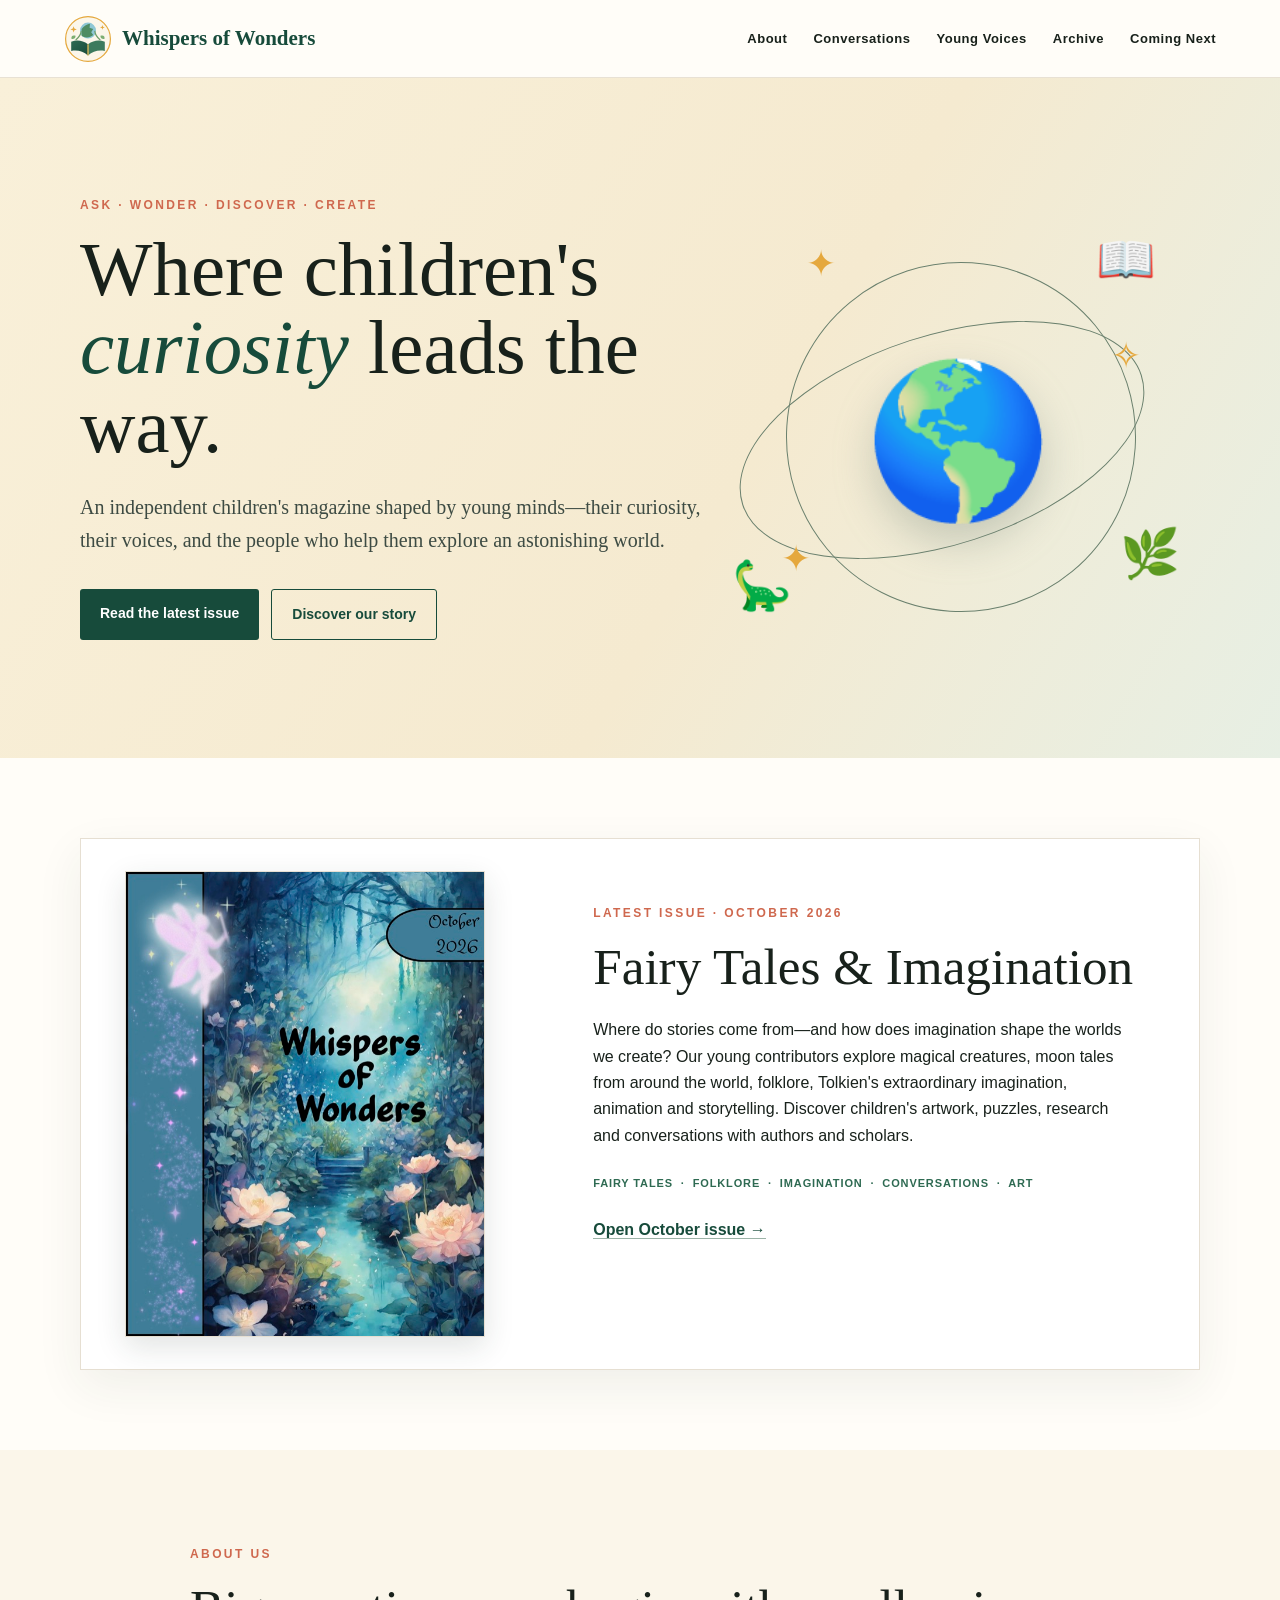
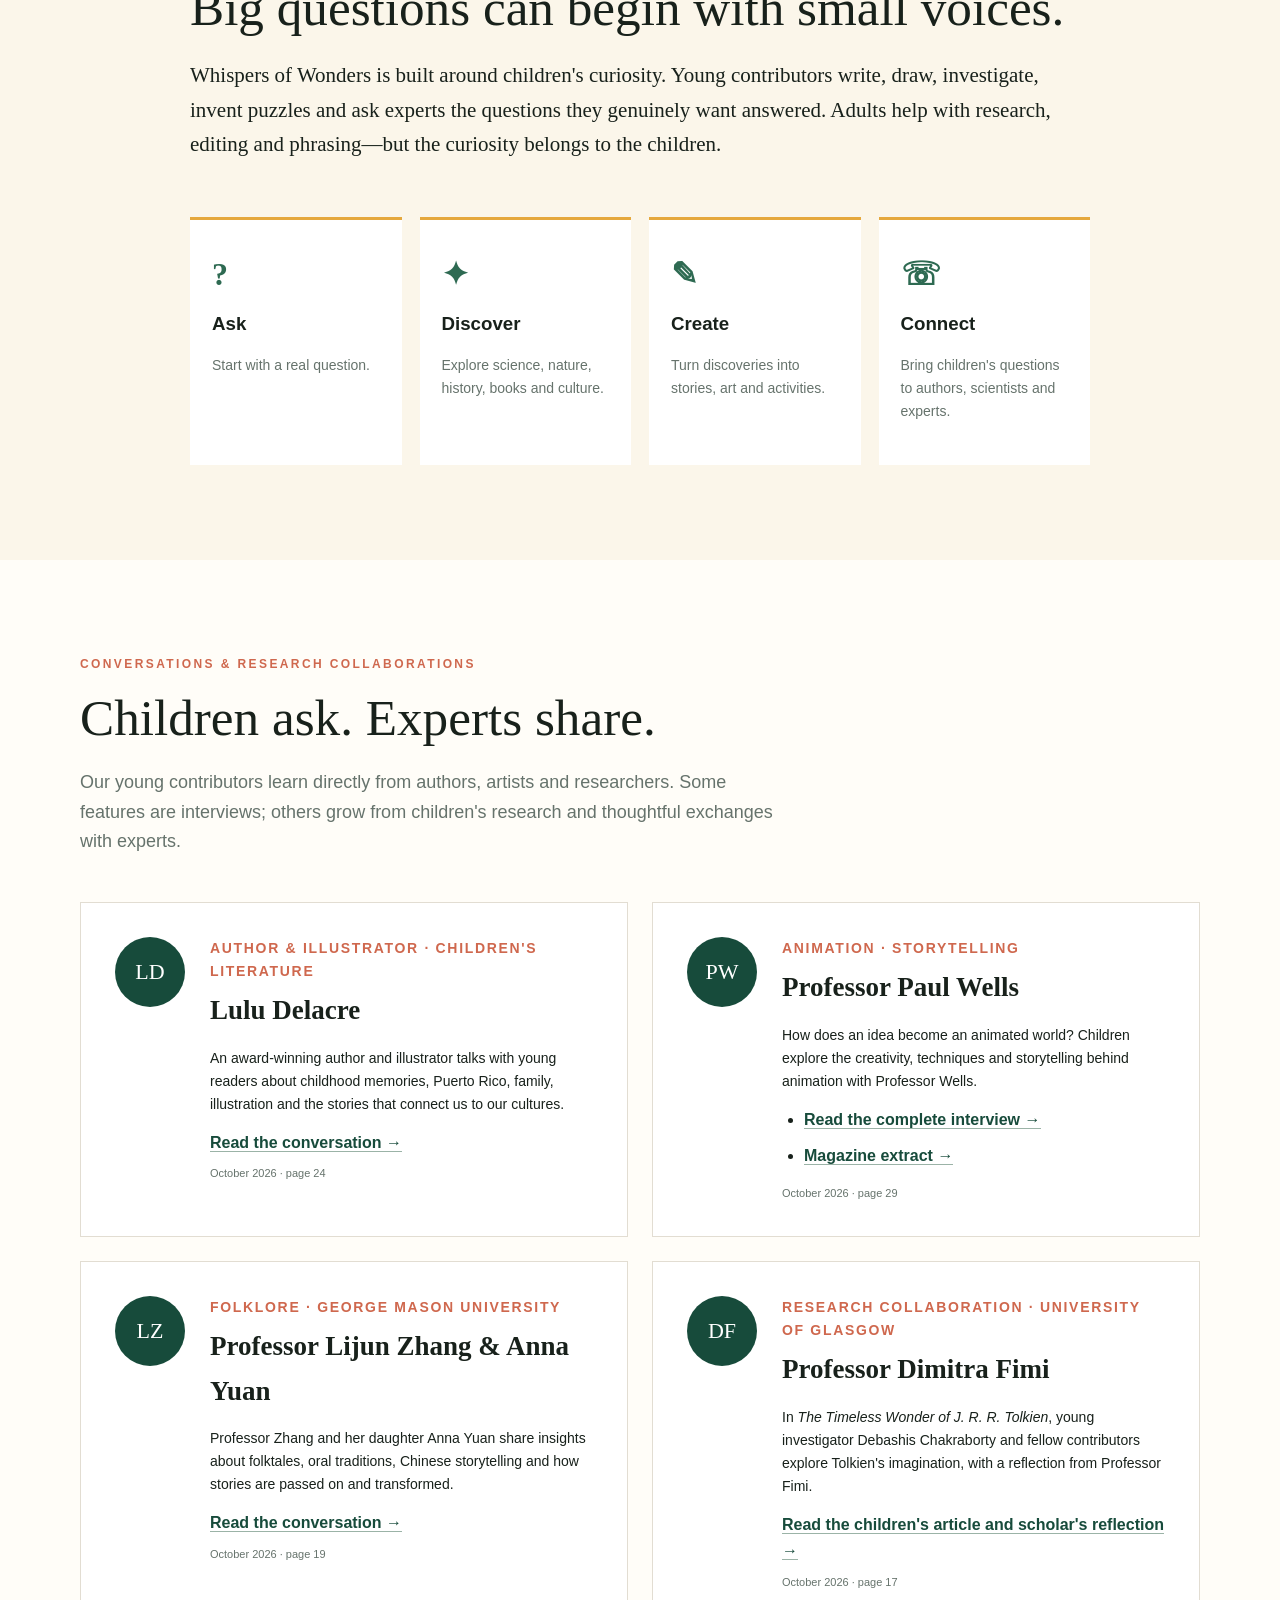
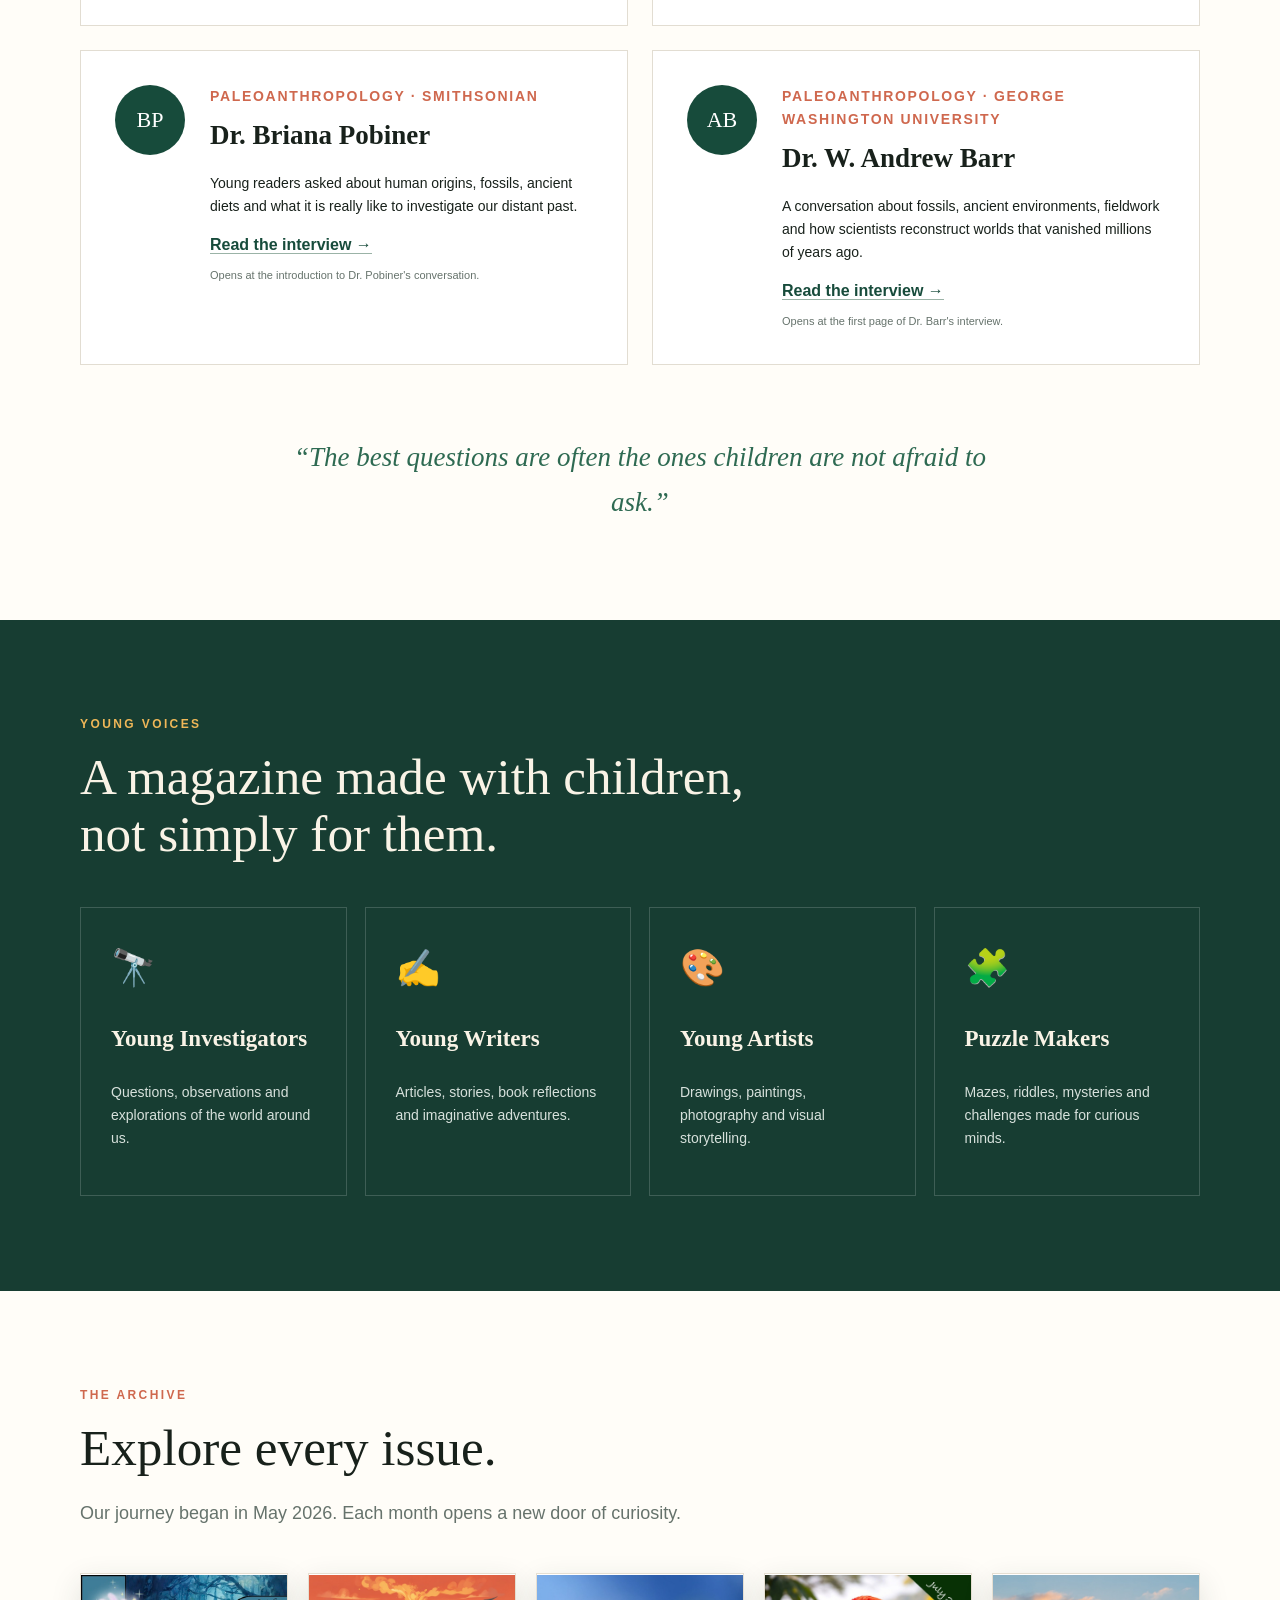
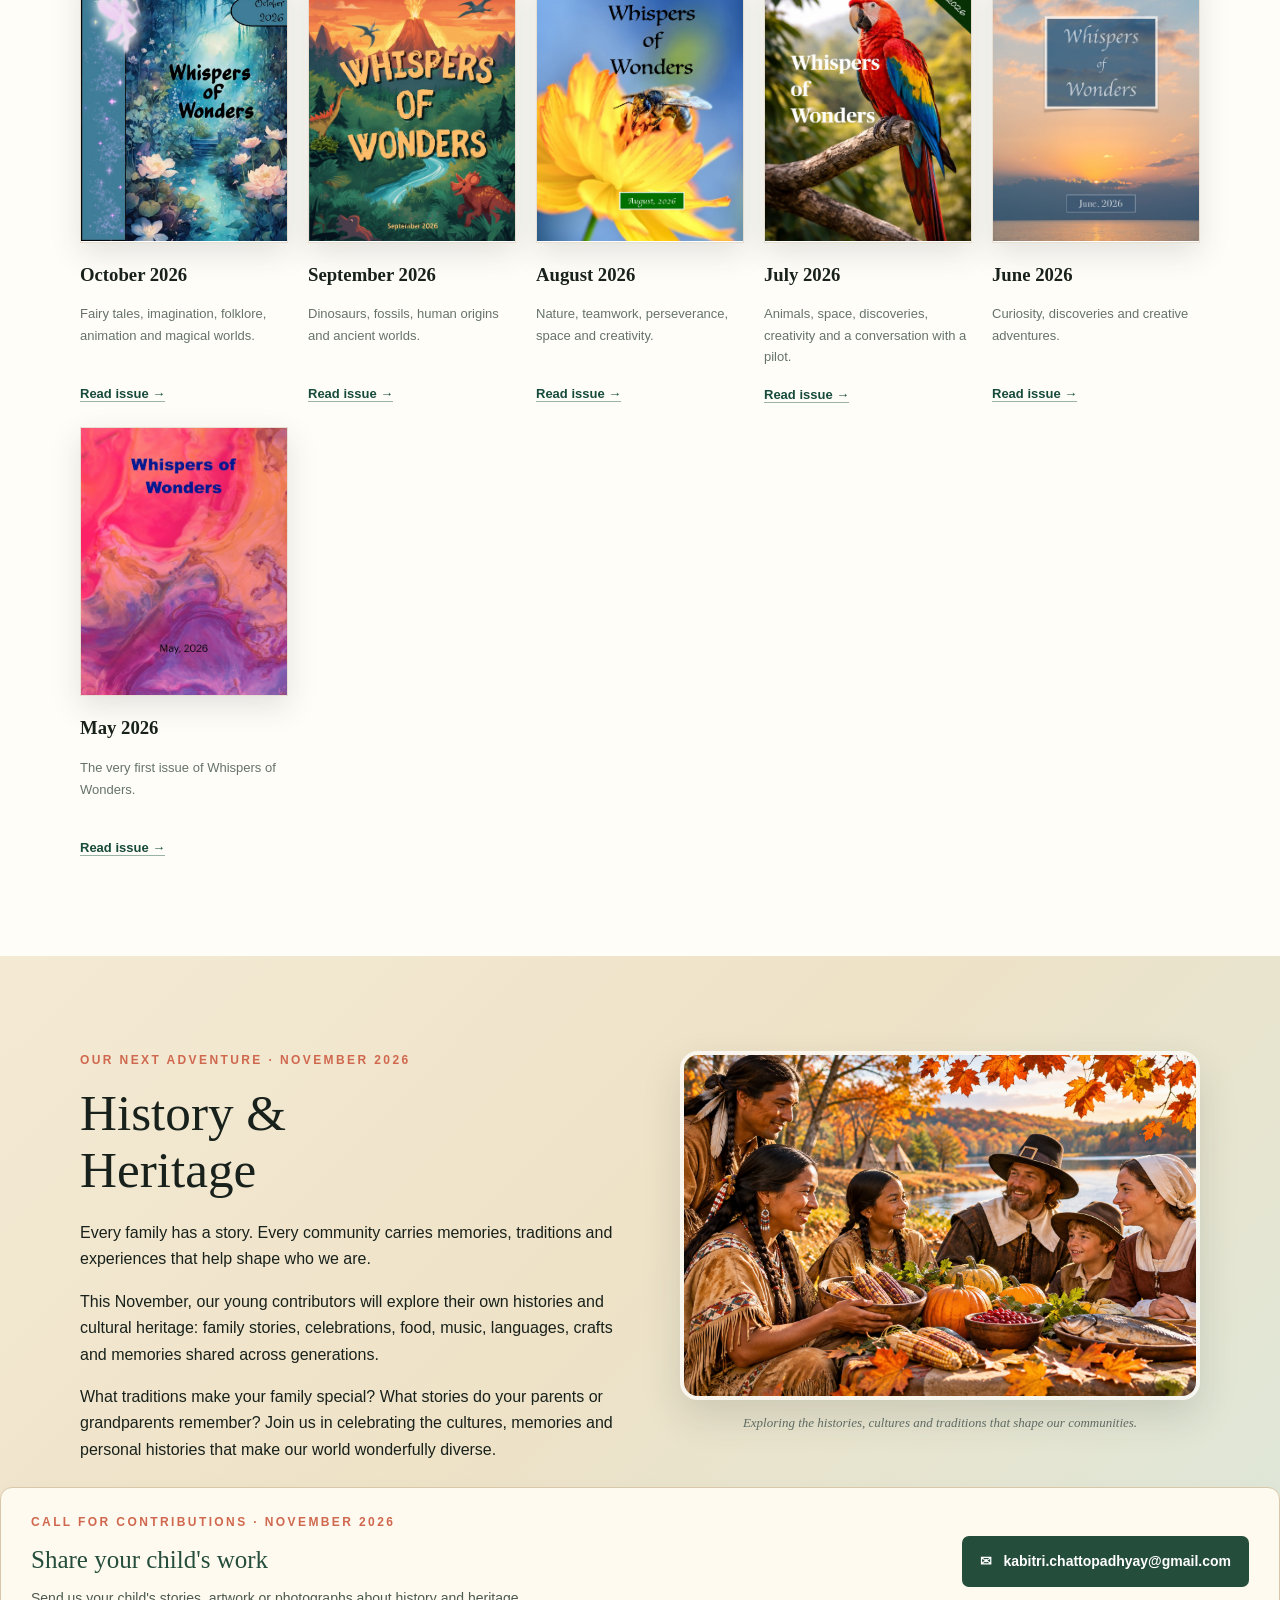
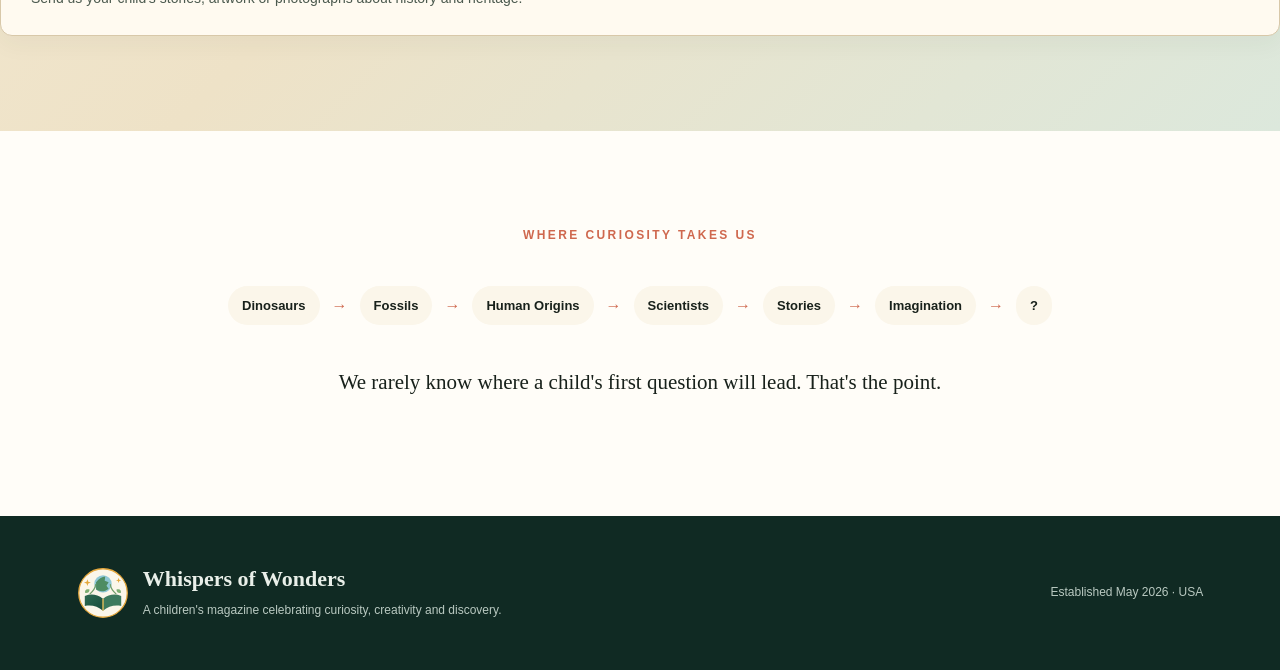
==== commit baa9aceb: "Shorten November call for contributions" ====
--- a/index.html
+++ b/index.html
@@ -13,4 +13,4 @@
 <article class="archive-card"><a class="cover-frame archive-cover" href="magazines/magazine_july_2026_web.pdf" target="_blank"><img src="images/covers/july-2026.jpg" alt="Cover of the July 2026 issue of Whispers of Wonders" loading="lazy"></a><h3>July 2026</h3><p>Animals, space, discoveries, creativity and a conversation with a pilot.</p><a href="magazines/magazine_july_2026_web.pdf" target="_blank">Read issue →</a></article>
 <article class="archive-card"><a class="cover-frame archive-cover" href="magazines/magazine_june_2026_web.pdf" target="_blank"><img src="images/covers/june-2026.jpg" alt="Cover of the June 2026 issue of Whispers of Wonders" loading="lazy"></a><h3>June 2026</h3><p>Curiosity, discoveries and creative adventures.</p><a href="magazines/magazine_june_2026_web.pdf" target="_blank">Read issue →</a></article>
 <article class="archive-card"><a class="cover-frame archive-cover" href="magazines/magazine_may_2026_web.pdf" target="_blank"><img src="images/covers/may-2026.jpg" alt="Cover of the May 2026 issue of Whispers of Wonders" loading="lazy"></a><h3>May 2026</h3><p>The very first issue of Whispers of Wonders.</p><a href="magazines/magazine_may_2026_web.pdf" target="_blank">Read issue →</a></article></div></section>
-<section id="next" class="section next"><div class="wrap next-inner"><div class="next-copy"><p class="eyebrow">OUR NEXT ADVENTURE · NOVEMBER 2026</p><h2>History &amp;<br>Heritage</h2><p>Every family has a story. Every community carries memories, traditions and experiences that help shape who we are.</p><p>This November, our young contributors will explore their own histories and cultural heritage: family stories, celebrations, food, music, languages, crafts and memories shared across generations.</p><p>What traditions make your family special? What stories do your parents or grandparents remember? Join us in celebrating the cultures, memories and personal histories that make our world wonderfully diverse.</p></div><figure class="next-art"><img src="images/november-2026-history-heritage.png" alt="Autumn harvest gathering depicting Indigenous people and early European settlers sharing food, for the November History and Heritage theme" loading="lazy"><figcaption>Exploring the histories, cultures and traditions that shape our communities.</figcaption></figure></div><div class="submission-panel"><div class="submission-details"><p class="eyebrow">CALL FOR CONTRIBUTIONS · NOVEMBER 2026</p><h3>Share your child's work</h3><p>Young contributors are invited to send articles, drawings, paintings and photographs exploring their own family stories, cultural traditions and heritage.</p></div><a class="submission-email" href="mailto:kabitri.chattopadhyay@gmail.com?subject=Whispers%20of%20Wonders%20-%20November%20Submission">✉ &nbsp; kabitri.chattopadhyay@gmail.com</a></div></div></section><section class="section wrap curiosity"><p class="eyebrow">WHERE CURIOSITY TAKES US</p><div class="trail"><span>Dinosaurs</span><i>→</i><span>Fossils</span><i>→</i><span>Human Origins</span><i>→</i><span>Scientists</span><i>→</i><span>Stories</span><i>→</i><span>Imagination</span><i>→</i><span>?</span></div><p class="large">We rarely know where a child's first question will lead. That's the point.</p></section></main><footer><div class="footer-brand"><img src="images/logo.svg" alt=""><div><strong>Whispers of Wonders</strong><p>A children's magazine celebrating curiosity, creativity and discovery.</p></div></div><p>Established May 2026 · USA</p></footer><script src="js/main.js"></script></body></html>+<section id="next" class="section next"><div class="wrap next-inner"><div class="next-copy"><p class="eyebrow">OUR NEXT ADVENTURE · NOVEMBER 2026</p><h2>History &amp;<br>Heritage</h2><p>Every family has a story. Every community carries memories, traditions and experiences that help shape who we are.</p><p>This November, our young contributors will explore their own histories and cultural heritage: family stories, celebrations, food, music, languages, crafts and memories shared across generations.</p><p>What traditions make your family special? What stories do your parents or grandparents remember? Join us in celebrating the cultures, memories and personal histories that make our world wonderfully diverse.</p></div><figure class="next-art"><img src="images/november-2026-history-heritage.png" alt="Autumn harvest gathering depicting Indigenous people and early European settlers sharing food, for the November History and Heritage theme" loading="lazy"><figcaption>Exploring the histories, cultures and traditions that shape our communities.</figcaption></figure></div><div class="submission-panel"><div class="submission-details"><p class="eyebrow">CALL FOR CONTRIBUTIONS · NOVEMBER 2026</p><h3>Share your child's work</h3><p>Send us your child's stories, artwork or photographs about history and heritage.</p></div><a class="submission-email" href="mailto:kabitri.chattopadhyay@gmail.com?subject=Whispers%20of%20Wonders%20-%20November%20Submission">✉ &nbsp; kabitri.chattopadhyay@gmail.com</a></div></div></section><section class="section wrap curiosity"><p class="eyebrow">WHERE CURIOSITY TAKES US</p><div class="trail"><span>Dinosaurs</span><i>→</i><span>Fossils</span><i>→</i><span>Human Origins</span><i>→</i><span>Scientists</span><i>→</i><span>Stories</span><i>→</i><span>Imagination</span><i>→</i><span>?</span></div><p class="large">We rarely know where a child's first question will lead. That's the point.</p></section></main><footer><div class="footer-brand"><img src="images/logo.svg" alt=""><div><strong>Whispers of Wonders</strong><p>A children's magazine celebrating curiosity, creativity and discovery.</p></div></div><p>Established May 2026 · USA</p></footer><script src="js/main.js"></script></body></html>
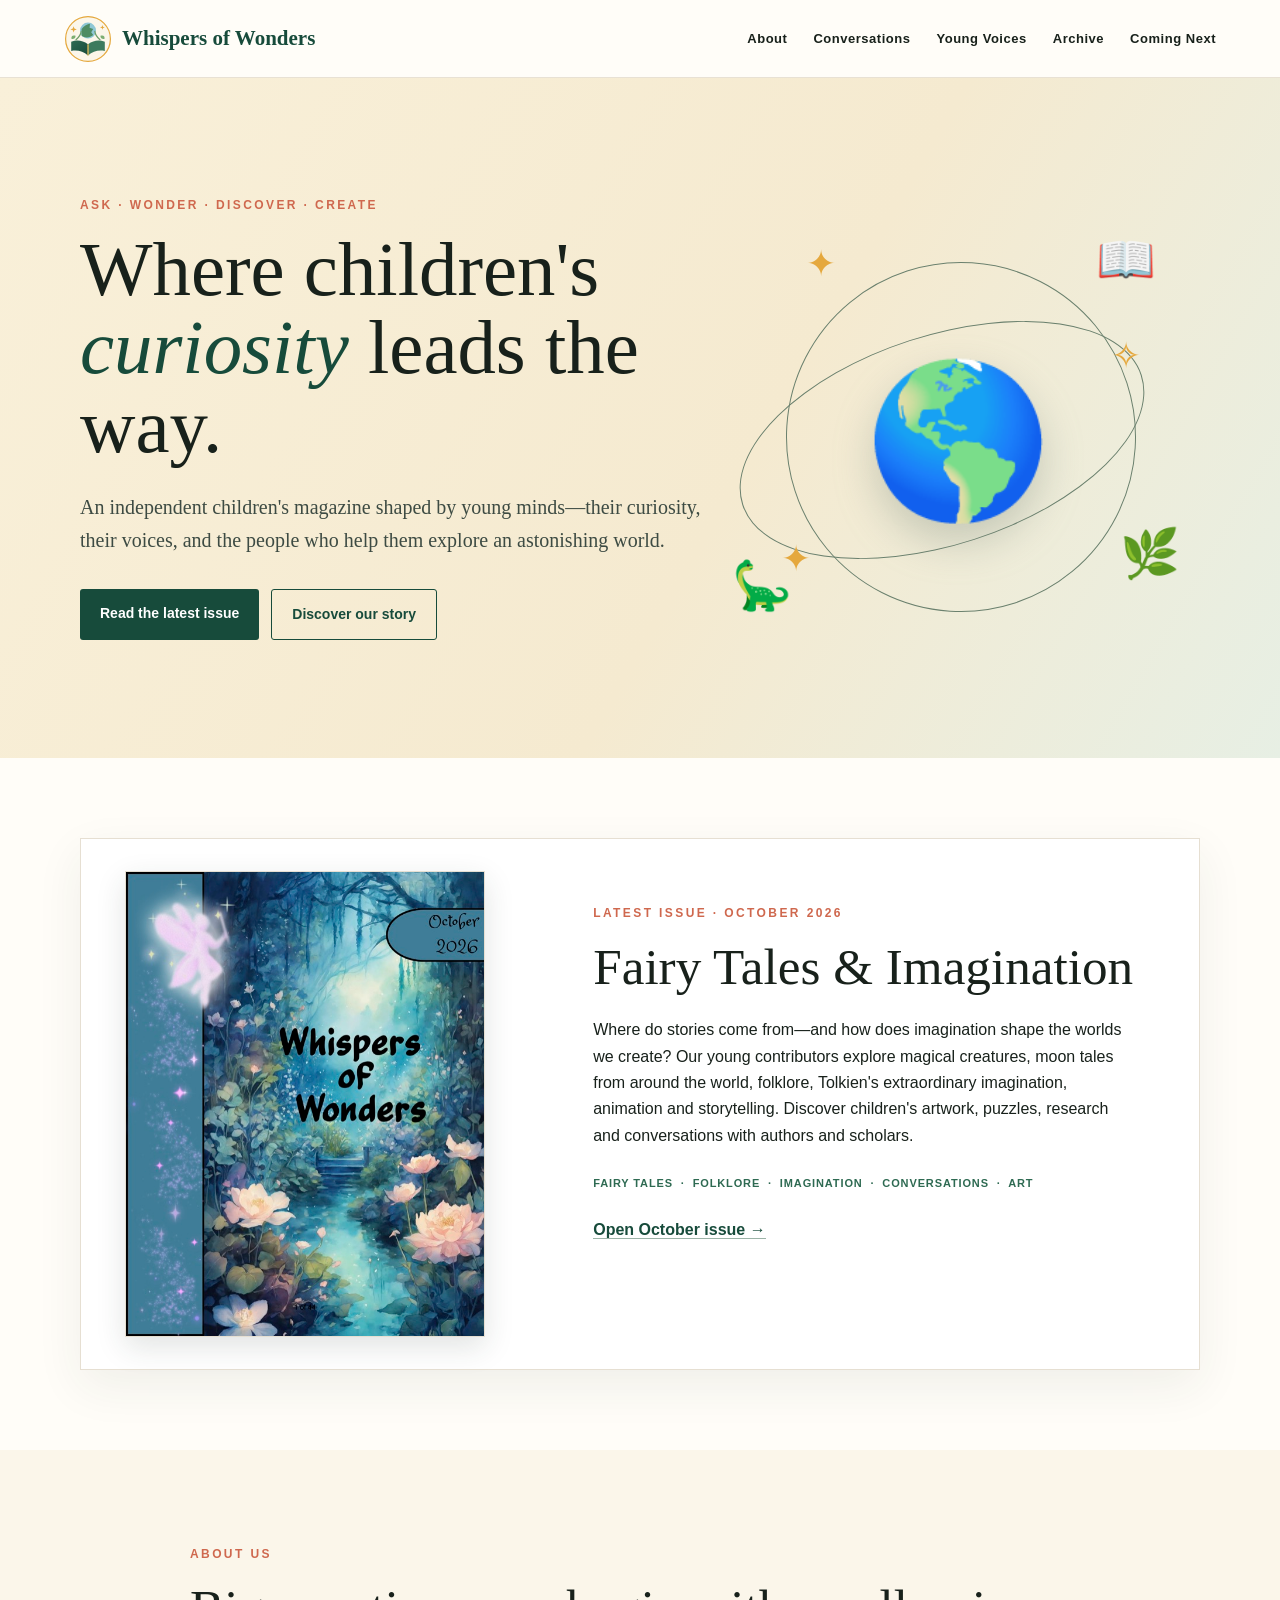
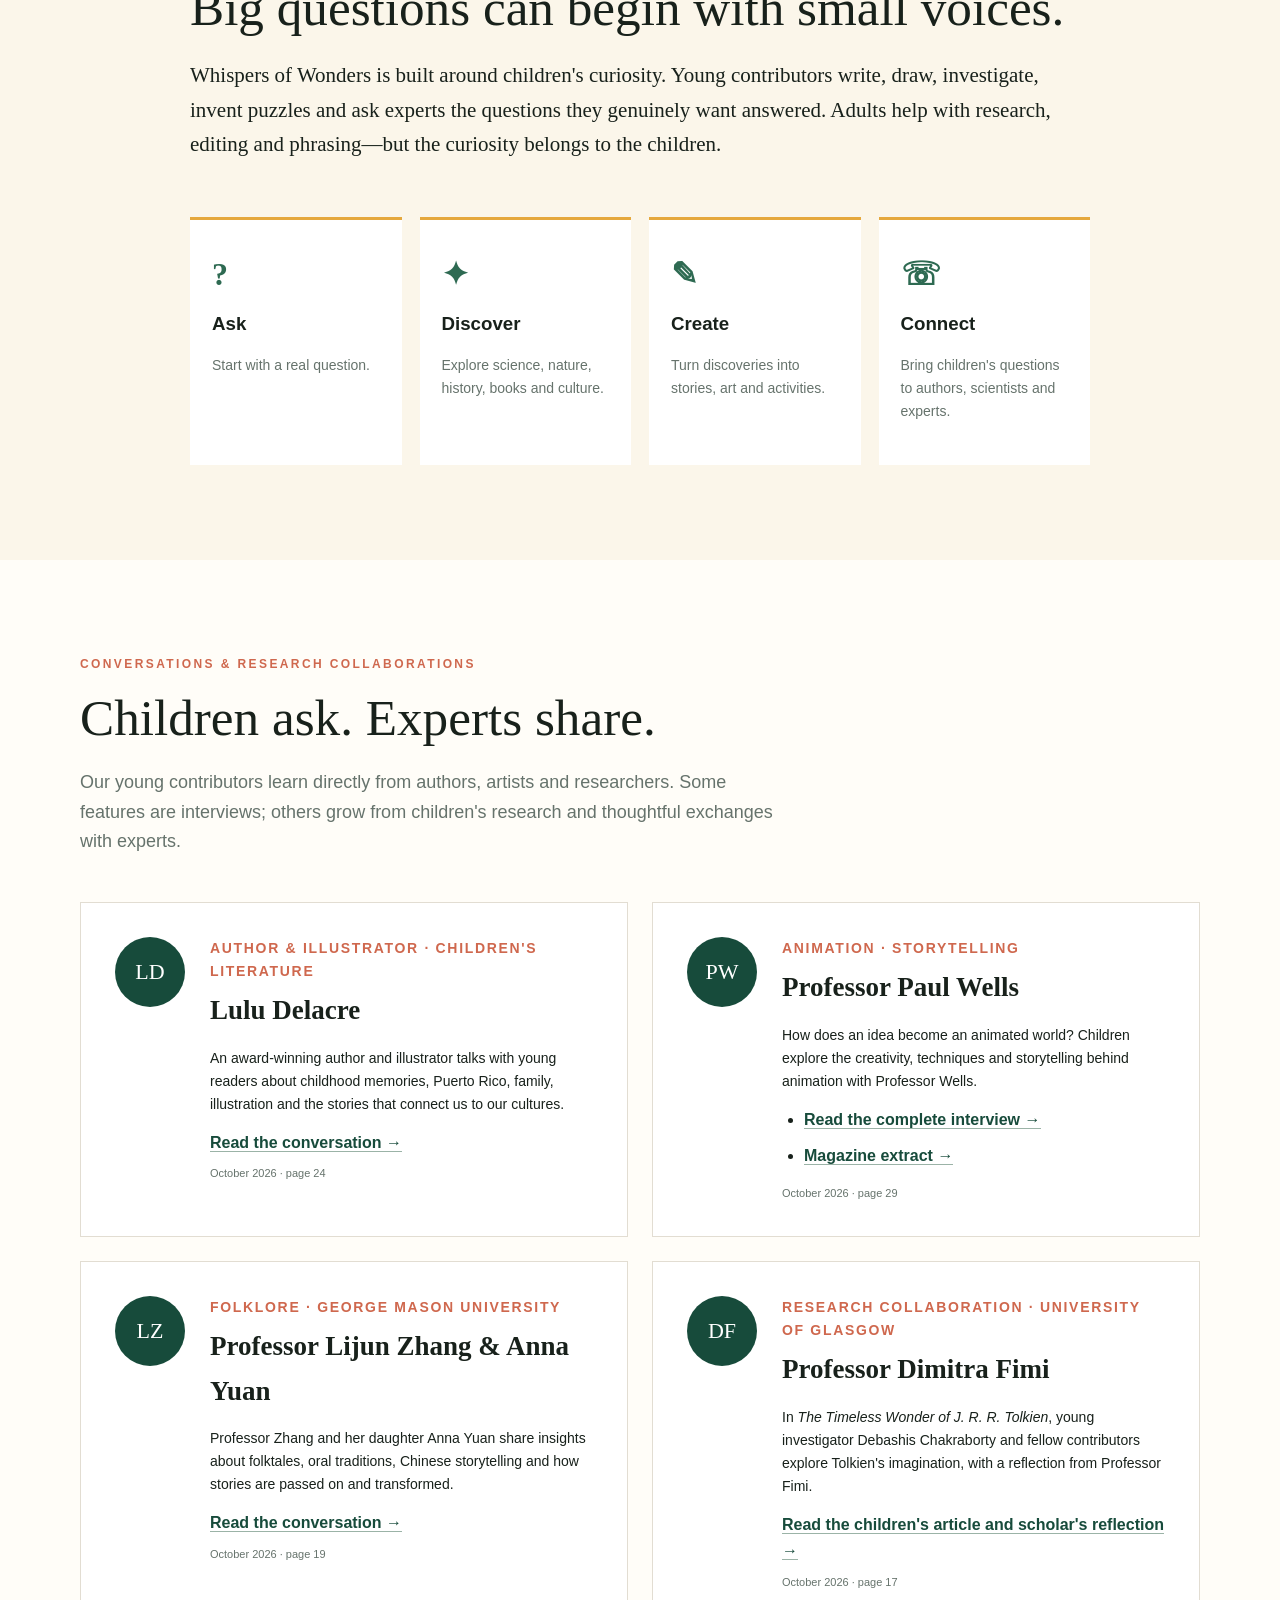
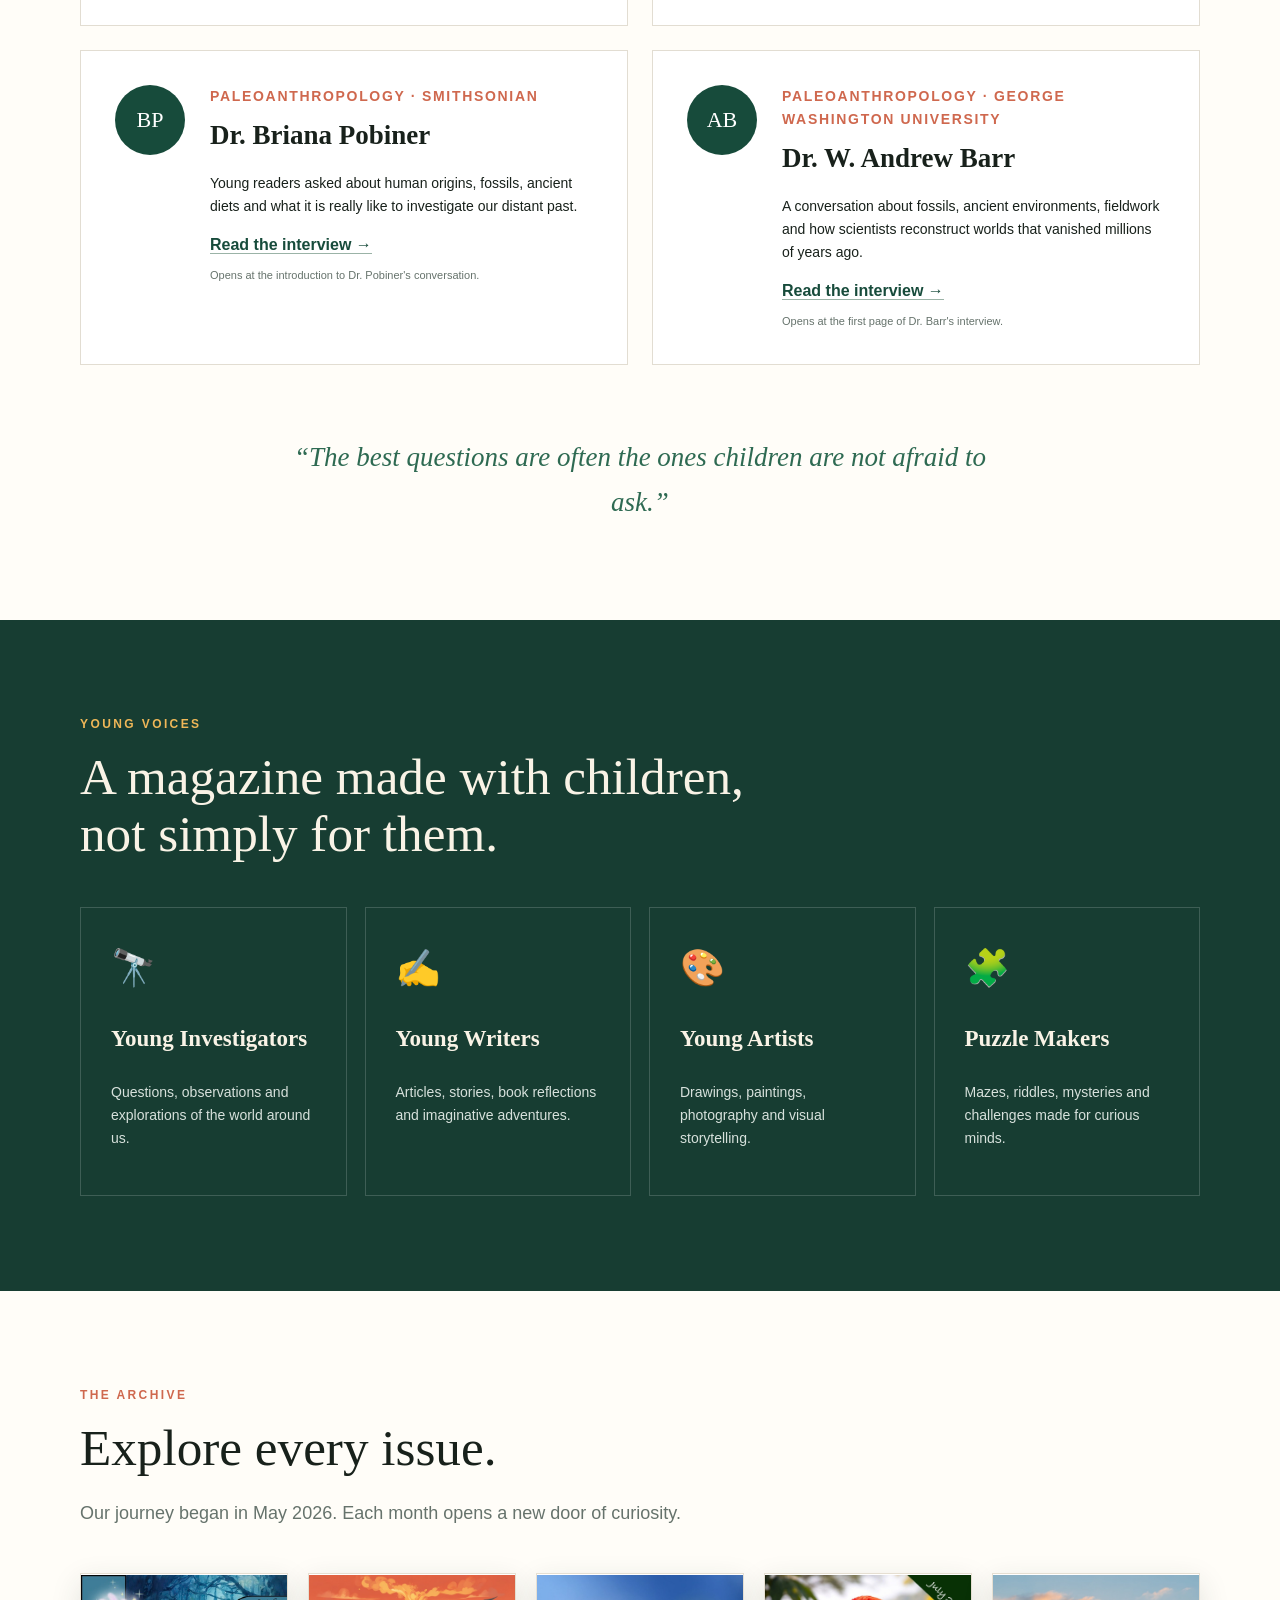
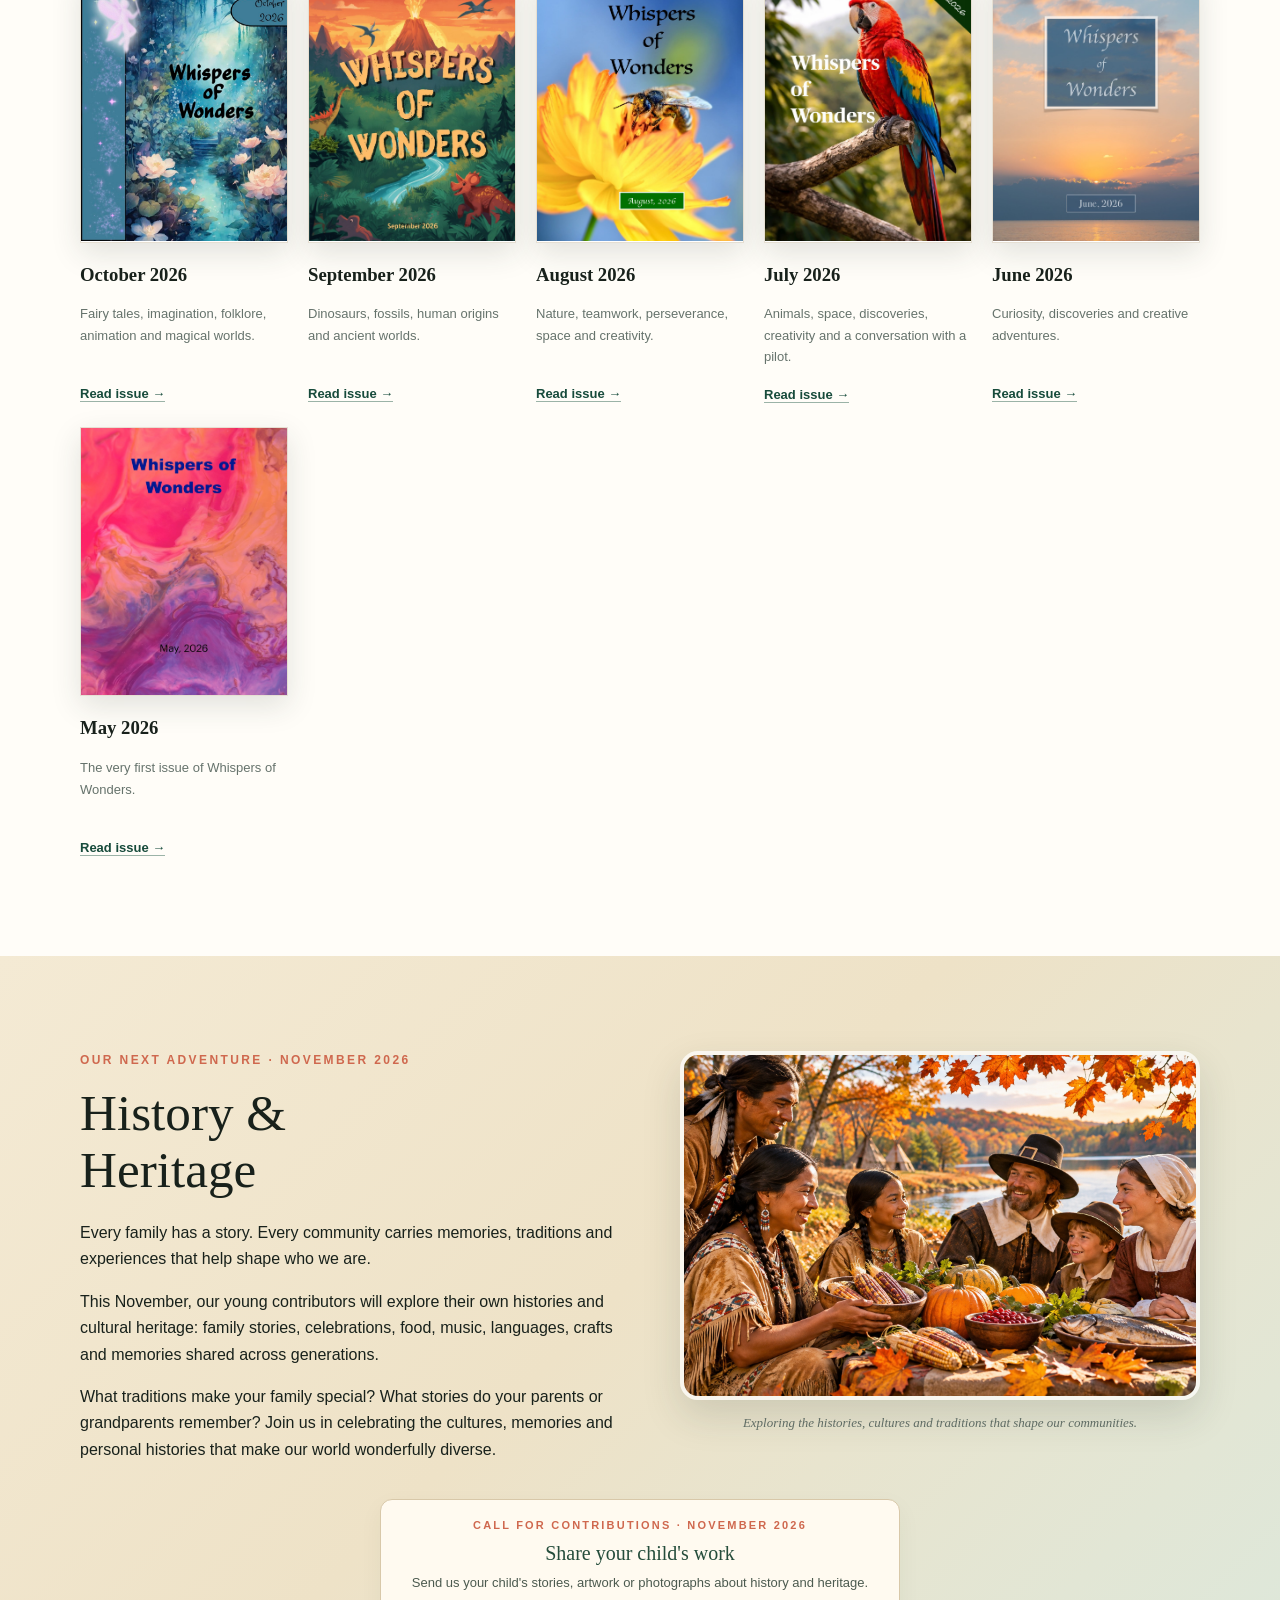
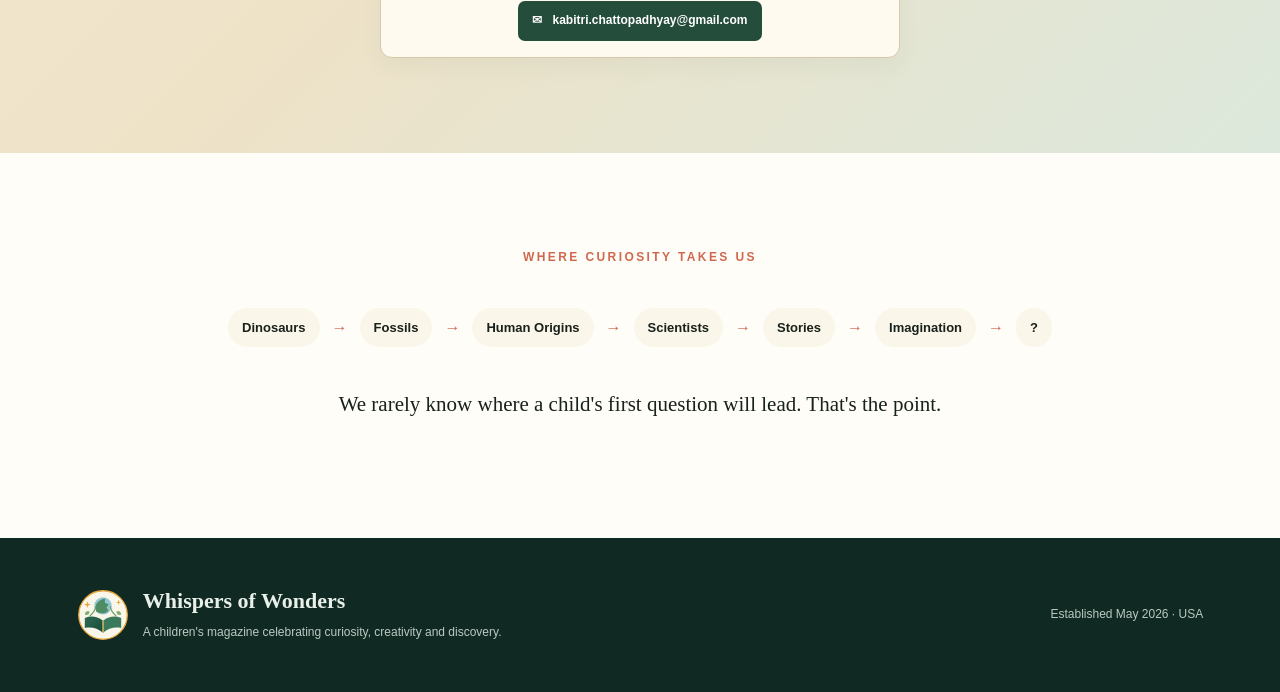
==== commit 6c55b29b: "Refresh October magazine PDF links to bypass cached version" ====
--- a/index.html
+++ b/index.html
@@ -1,12 +1,12 @@
 <!doctype html>
 <html lang="en"><head><meta charset="utf-8"><meta name="viewport" content="width=device-width,initial-scale=1"><meta name="description" content="Whispers of Wonders — a children's magazine where curiosity leads the way."><title>Whispers of Wonders</title><link rel="stylesheet" href="css/style.css"></head><body>
 <header class="site-header"><a class="brand" href="#home"><img src="images/logo.svg" alt="Whispers of Wonders logo"><span>Whispers of Wonders</span></a><button class="menu" aria-label="Open navigation" aria-expanded="false">☰</button><nav><a href="#about">About</a><a href="#conversations">Conversations</a><a href="#young-voices">Young Voices</a><a href="#archive">Archive</a><a href="#next">Coming Next</a></nav></header>
-<main><section id="home" class="hero"><div class="hero-copy"><p class="eyebrow">ASK · WONDER · DISCOVER · CREATE</p><h1>Where children's<br><em>curiosity</em> leads the way.</h1><p class="lead">An independent children's magazine shaped by young minds—their curiosity, their voices, and the people who help them explore an astonishing world.</p><div class="actions"><a class="button primary" href="magazines/magazine_october_2026_web.pdf" target="_blank">Read the latest issue</a><a class="button secondary" href="#about">Discover our story</a></div></div><div class="hero-art" aria-label="Curiosity illustration"><div class="orbit o1"></div><div class="orbit o2"></div><span class="planet">🌎</span><span class="star s1">✦</span><span class="star s2">✧</span><span class="star s3">✦</span><span class="leaf">🌿</span><span class="book">📖</span><span class="dino">🦕</span></div></section>
-<section class="latest wrap"><div class="issue-card featured"><a class="cover-frame latest-cover" href="magazines/magazine_october_2026_web.pdf" target="_blank" aria-label="Open October 2026 issue" style="position:relative"><img src="images/covers/october-2026.jpg" alt="Cover of the October 2026 issue of Whispers of Wonders" loading="lazy"></a><div class="issue-copy"><p class="eyebrow">LATEST ISSUE · OCTOBER 2026</p><h2>Fairy Tales &amp; Imagination</h2><p>Where do stories come from—and how does imagination shape the worlds we create? Our young contributors explore magical creatures, moon tales from around the world, folklore, Tolkien's extraordinary imagination, animation and storytelling. Discover children's artwork, puzzles, research and conversations with authors and scholars.</p><p class="tags">FAIRY TALES &nbsp;·&nbsp; FOLKLORE &nbsp;·&nbsp; IMAGINATION &nbsp;·&nbsp; CONVERSATIONS &nbsp;·&nbsp; ART</p><a class="text-link" href="magazines/magazine_october_2026_web.pdf" target="_blank">Open October issue →</a></div></div></section>
+<main><section id="home" class="hero"><div class="hero-copy"><p class="eyebrow">ASK · WONDER · DISCOVER · CREATE</p><h1>Where children's<br><em>curiosity</em> leads the way.</h1><p class="lead">An independent children's magazine shaped by young minds—their curiosity, their voices, and the people who help them explore an astonishing world.</p><div class="actions"><a class="button primary" href="magazines/magazine_october_2026_web.pdf?v=20261104" target="_blank">Read the latest issue</a><a class="button secondary" href="#about">Discover our story</a></div></div><div class="hero-art" aria-label="Curiosity illustration"><div class="orbit o1"></div><div class="orbit o2"></div><span class="planet">🌎</span><span class="star s1">✦</span><span class="star s2">✧</span><span class="star s3">✦</span><span class="leaf">🌿</span><span class="book">📖</span><span class="dino">🦕</span></div></section>
+<section class="latest wrap"><div class="issue-card featured"><a class="cover-frame latest-cover" href="magazines/magazine_october_2026_web.pdf?v=20261104" target="_blank" aria-label="Open October 2026 issue" style="position:relative"><img src="images/covers/october-2026.jpg" alt="Cover of the October 2026 issue of Whispers of Wonders" loading="lazy"></a><div class="issue-copy"><p class="eyebrow">LATEST ISSUE · OCTOBER 2026</p><h2>Fairy Tales &amp; Imagination</h2><p>Where do stories come from—and how does imagination shape the worlds we create? Our young contributors explore magical creatures, moon tales from around the world, folklore, Tolkien's extraordinary imagination, animation and storytelling. Discover children's artwork, puzzles, research and conversations with authors and scholars.</p><p class="tags">FAIRY TALES &nbsp;·&nbsp; FOLKLORE &nbsp;·&nbsp; IMAGINATION &nbsp;·&nbsp; CONVERSATIONS &nbsp;·&nbsp; ART</p><a class="text-link" href="magazines/magazine_october_2026_web.pdf?v=20261104" target="_blank">Open October issue →</a></div></div></section>
 <section id="about" class="section soft"><div class="wrap narrow"><p class="eyebrow">ABOUT US</p><h2>Big questions can begin with small voices.</h2><p class="large">Whispers of Wonders is built around children's curiosity. Young contributors write, draw, investigate, invent puzzles and ask experts the questions they genuinely want answered. Adults help with research, editing and phrasing—but the curiosity belongs to the children.</p><div class="pillars"><article><b>?</b><h3>Ask</h3><p>Start with a real question.</p></article><article><b>✦</b><h3>Discover</h3><p>Explore science, nature, history, books and culture.</p></article><article><b>✎</b><h3>Create</h3><p>Turn discoveries into stories, art and activities.</p></article><article><b>☏</b><h3>Connect</h3><p>Bring children's questions to authors, scientists and experts.</p></article></div></div></section>
-<section id="conversations" class="section wrap"><p class="eyebrow">CONVERSATIONS &amp; RESEARCH COLLABORATIONS</p><h2>Children ask. Experts share.</h2><p class="intro">Our young contributors learn directly from authors, artists and researchers. Some features are interviews; others grow from children's research and thoughtful exchanges with experts.</p><div class="conversation-grid"><article class="conversation"><div class="avatar">LD</div><div><p class="role">AUTHOR &amp; ILLUSTRATOR · CHILDREN'S LITERATURE</p><h3>Lulu Delacre</h3><p>An award-winning author and illustrator talks with young readers about childhood memories, Puerto Rico, family, illustration and the stories that connect us to our cultures.</p><a href="magazines/magazine_october_2026_web.pdf#page=24" target="_blank">Read the conversation →</a><small class="page-note">October 2026 · page 24</small></div></article><article class="conversation"><div class="avatar">PW</div><div><p class="role">ANIMATION · STORYTELLING</p><h3>Professor Paul Wells</h3><p>How does an idea become an animated world? Children explore the creativity, techniques and storytelling behind animation with Professor Wells.</p><ul class="wells-links" style="display:block;list-style:disc outside;padding-left:22px;margin:14px 0"><li style="display:list-item;margin:0 0 10px"><a href="professor-paul-wells-interview.html">Read the complete interview →</a></li><li style="display:list-item;margin:0"><a href="magazines/magazine_october_2026_web.pdf#page=29" target="_blank">Magazine extract →</a></li></ul><small class="page-note">October 2026 · page 29</small></div></article><article class="conversation"><div class="avatar">LZ</div><div><p class="role">FOLKLORE · GEORGE MASON UNIVERSITY</p><h3>Professor Lijun Zhang &amp; Anna Yuan</h3><p>Professor Zhang and her daughter Anna Yuan share insights about folktales, oral traditions, Chinese storytelling and how stories are passed on and transformed.</p><a href="magazines/magazine_october_2026_web.pdf#page=19" target="_blank">Read the conversation →</a><small class="page-note">October 2026 · page 19</small></div></article><article class="conversation"><div class="avatar">DF</div><div><p class="role">RESEARCH COLLABORATION · UNIVERSITY OF GLASGOW</p><h3>Professor Dimitra Fimi</h3><p>In <em>The Timeless Wonder of J. R. R. Tolkien</em>, young investigator Debashis Chakraborty and fellow contributors explore Tolkien's imagination, with a reflection from Professor Fimi.</p><a href="magazines/magazine_october_2026_web.pdf#page=17" target="_blank">Read the children's article and scholar's reflection →</a><small class="page-note">October 2026 · page 17</small></div></article><article class="conversation"><div class="avatar">BP</div><div><p class="role">PALEOANTHROPOLOGY · SMITHSONIAN</p><h3>Dr. Briana Pobiner</h3><p>Young readers asked about human origins, fossils, ancient diets and what it is really like to investigate our distant past.</p><a href="magazines/magazine_september_2026_web.pdf#page=16" target="_blank">Read the interview →</a><small class="page-note">Opens at the introduction to Dr. Pobiner's conversation.</small></div></article><article class="conversation"><div class="avatar">AB</div><div><p class="role">PALEOANTHROPOLOGY · GEORGE WASHINGTON UNIVERSITY</p><h3>Dr. W. Andrew Barr</h3><p>A conversation about fossils, ancient environments, fieldwork and how scientists reconstruct worlds that vanished millions of years ago.</p><a href="magazines/magazine_september_2026_web.pdf#page=12" target="_blank">Read the interview →</a><small class="page-note">Opens at the first page of Dr. Barr's interview.</small></div></article></div><blockquote>“The best questions are often the ones children are not afraid to ask.”</blockquote></section>
+<section id="conversations" class="section wrap"><p class="eyebrow">CONVERSATIONS &amp; RESEARCH COLLABORATIONS</p><h2>Children ask. Experts share.</h2><p class="intro">Our young contributors learn directly from authors, artists and researchers. Some features are interviews; others grow from children's research and thoughtful exchanges with experts.</p><div class="conversation-grid"><article class="conversation"><div class="avatar">LD</div><div><p class="role">AUTHOR &amp; ILLUSTRATOR · CHILDREN'S LITERATURE</p><h3>Lulu Delacre</h3><p>An award-winning author and illustrator talks with young readers about childhood memories, Puerto Rico, family, illustration and the stories that connect us to our cultures.</p><a href="magazines/magazine_october_2026_web.pdf?v=20261104#page=24" target="_blank">Read the conversation →</a><small class="page-note">October 2026 · page 24</small></div></article><article class="conversation"><div class="avatar">PW</div><div><p class="role">ANIMATION · STORYTELLING</p><h3>Professor Paul Wells</h3><p>How does an idea become an animated world? Children explore the creativity, techniques and storytelling behind animation with Professor Wells.</p><ul class="wells-links" style="display:block;list-style:disc outside;padding-left:22px;margin:14px 0"><li style="display:list-item;margin:0 0 10px"><a href="professor-paul-wells-interview.html">Read the complete interview →</a></li><li style="display:list-item;margin:0"><a href="magazines/magazine_october_2026_web.pdf?v=20261104#page=29" target="_blank">Magazine extract →</a></li></ul><small class="page-note">October 2026 · page 29</small></div></article><article class="conversation"><div class="avatar">LZ</div><div><p class="role">FOLKLORE · GEORGE MASON UNIVERSITY</p><h3>Professor Lijun Zhang &amp; Anna Yuan</h3><p>Professor Zhang and her daughter Anna Yuan share insights about folktales, oral traditions, Chinese storytelling and how stories are passed on and transformed.</p><a href="magazines/magazine_october_2026_web.pdf?v=20261104#page=19" target="_blank">Read the conversation →</a><small class="page-note">October 2026 · page 19</small></div></article><article class="conversation"><div class="avatar">DF</div><div><p class="role">RESEARCH COLLABORATION · UNIVERSITY OF GLASGOW</p><h3>Professor Dimitra Fimi</h3><p>In <em>The Timeless Wonder of J. R. R. Tolkien</em>, young investigator Debashis Chakraborty and fellow contributors explore Tolkien's imagination, with a reflection from Professor Fimi.</p><a href="magazines/magazine_october_2026_web.pdf?v=20261104#page=17" target="_blank">Read the children's article and scholar's reflection →</a><small class="page-note">October 2026 · page 17</small></div></article><article class="conversation"><div class="avatar">BP</div><div><p class="role">PALEOANTHROPOLOGY · SMITHSONIAN</p><h3>Dr. Briana Pobiner</h3><p>Young readers asked about human origins, fossils, ancient diets and what it is really like to investigate our distant past.</p><a href="magazines/magazine_september_2026_web.pdf#page=16" target="_blank">Read the interview →</a><small class="page-note">Opens at the introduction to Dr. Pobiner's conversation.</small></div></article><article class="conversation"><div class="avatar">AB</div><div><p class="role">PALEOANTHROPOLOGY · GEORGE WASHINGTON UNIVERSITY</p><h3>Dr. W. Andrew Barr</h3><p>A conversation about fossils, ancient environments, fieldwork and how scientists reconstruct worlds that vanished millions of years ago.</p><a href="magazines/magazine_september_2026_web.pdf#page=12" target="_blank">Read the interview →</a><small class="page-note">Opens at the first page of Dr. Barr's interview.</small></div></article></div><blockquote>“The best questions are often the ones children are not afraid to ask.”</blockquote></section>
 <section id="young-voices" class="section dark"><div class="wrap"><p class="eyebrow">YOUNG VOICES</p><h2>A magazine made with children,<br>not simply for them.</h2><div class="voice-grid"><article><span>🔭</span><h3>Young Investigators</h3><p>Questions, observations and explorations of the world around us.</p></article><article><span>✍️</span><h3>Young Writers</h3><p>Articles, stories, book reflections and imaginative adventures.</p></article><article><span>🎨</span><h3>Young Artists</h3><p>Drawings, paintings, photography and visual storytelling.</p></article><article><span>🧩</span><h3>Puzzle Makers</h3><p>Mazes, riddles, mysteries and challenges made for curious minds.</p></article></div></div></section>
-<section id="archive" class="section wrap"><p class="eyebrow">THE ARCHIVE</p><h2>Explore every issue.</h2><p class="intro">Our journey began in May 2026. Each month opens a new door of curiosity.</p><div class="archive-grid"><article class="archive-card"><a class="cover-frame archive-cover" href="magazines/magazine_october_2026_web.pdf" target="_blank" aria-label="Open October 2026 issue"><img src="images/covers/october-2026.jpg" alt="Cover of the October 2026 issue of Whispers of Wonders" loading="lazy"></a><h3>October 2026</h3><p>Fairy tales, imagination, folklore, animation and magical worlds.</p><a href="magazines/magazine_october_2026_web.pdf" target="_blank">Read issue →</a></article>
+<section id="archive" class="section wrap"><p class="eyebrow">THE ARCHIVE</p><h2>Explore every issue.</h2><p class="intro">Our journey began in May 2026. Each month opens a new door of curiosity.</p><div class="archive-grid"><article class="archive-card"><a class="cover-frame archive-cover" href="magazines/magazine_october_2026_web.pdf?v=20261104" target="_blank" aria-label="Open October 2026 issue"><img src="images/covers/october-2026.jpg" alt="Cover of the October 2026 issue of Whispers of Wonders" loading="lazy"></a><h3>October 2026</h3><p>Fairy tales, imagination, folklore, animation and magical worlds.</p><a href="magazines/magazine_october_2026_web.pdf?v=20261104" target="_blank">Read issue →</a></article>
 
 <article class="archive-card"><a class="cover-frame archive-cover" href="magazines/magazine_september_2026_web.pdf" target="_blank"><img src="images/covers/september-2026.jpg" alt="Cover of the September 2026 issue of Whispers of Wonders" loading="lazy"></a><h3>September 2026</h3><p>Dinosaurs, fossils, human origins and ancient worlds.</p><a href="magazines/magazine_september_2026_web.pdf" target="_blank">Read issue →</a></article>
 <article class="archive-card"><a class="cover-frame archive-cover" href="magazines/magazine_august_2026_web.pdf" target="_blank"><img src="images/covers/august-2026.jpg" alt="Cover of the August 2026 issue of Whispers of Wonders" loading="lazy"></a><h3>August 2026</h3><p>Nature, teamwork, perseverance, space and creativity.</p><a href="magazines/magazine_august_2026_web.pdf" target="_blank">Read issue →</a></article>
--- a/css/style.css
+++ b/css/style.css
@@ -4,3 +4,18 @@
 
 /* Stack the two Professor Wells interview links */
 .wells-links{display:flex;flex-direction:column;align-items:flex-start;gap:9px;margin-top:12px}
+
+/* Compact centered November contributions card */
+.submission-panel{box-sizing:border-box;width:calc(100% - 40px);max-width:620px;margin:28px auto 0;display:flex;flex-direction:column;align-items:center;justify-content:center;gap:14px;padding:22px 28px;text-align:center}
+.submission-details{max-width:100%}
+.submission-details h3{font-size:22px}
+.submission-email{max-width:100%;box-sizing:border-box}
+@media(max-width:900px){.submission-panel{align-items:center}}
+@media(max-width:600px){.submission-panel{width:calc(100% - 28px);padding:20px 16px}.submission-email{width:auto;max-width:100%}}
+
+/* Match the November artwork width and tighten the invitation */
+.submission-panel{max-width:520px;padding:16px 20px;gap:9px;margin-top:20px}
+.submission-details .eyebrow{margin-bottom:3px;font-size:11px}
+.submission-details h3{font-size:20px;margin-bottom:4px}
+.submission-details p:last-child{font-size:13px;line-height:1.4}
+.submission-email{padding:10px 14px;font-size:12px}
